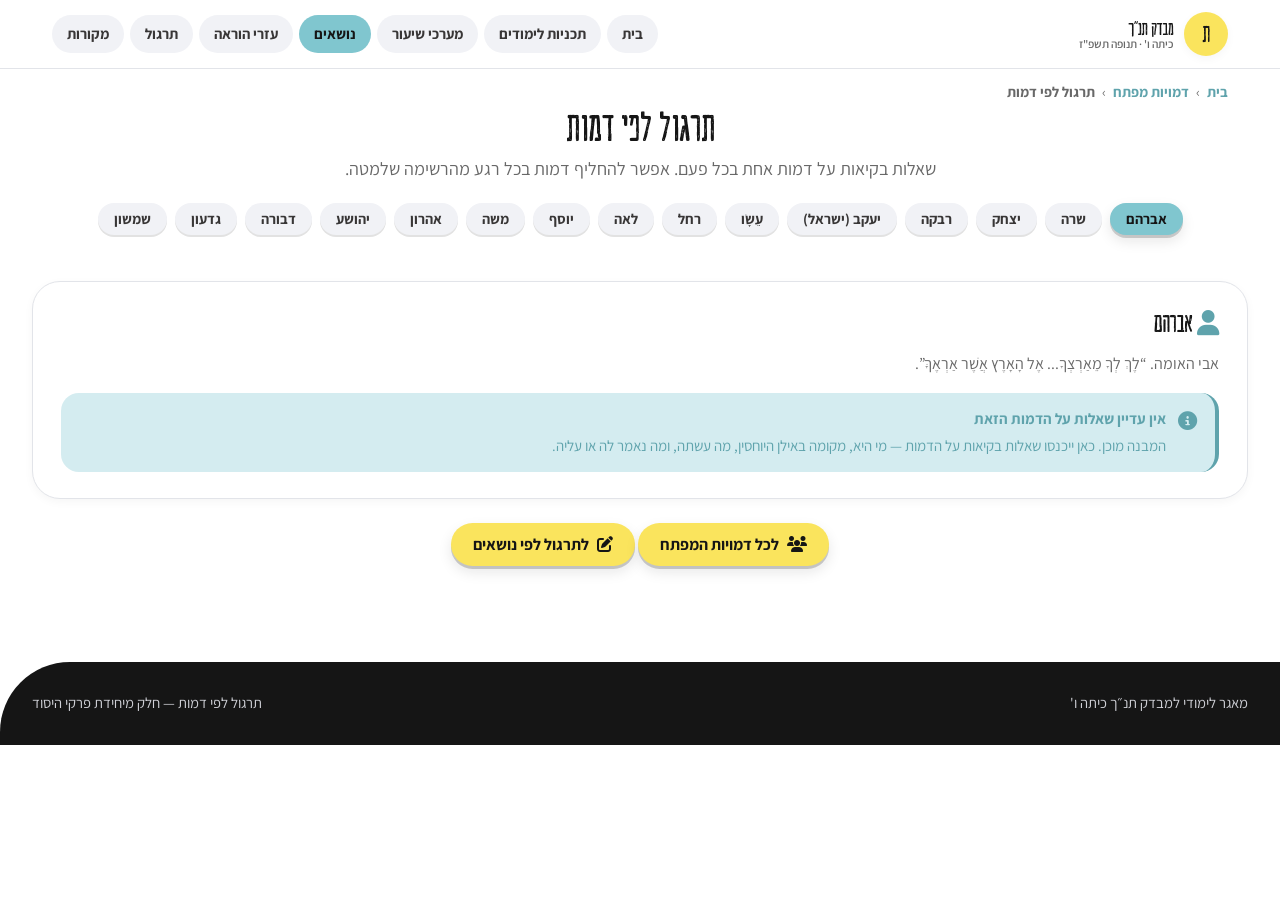
==== dmuyot-tirgul.html @ 9700f86e "Update site: new nav, new home page, tashpaz, ezrim + tochniot" ====
<!DOCTYPE html>
<html lang="he" dir="rtl">
<head>
<meta charset="UTF-8">
<meta name="viewport" content="width=device-width, initial-scale=1">
<title>תרגול לפי דמות – דמויות מפתח בתנ"ך</title>
<link href="https://fonts.googleapis.com/css2?family=Assistant:wght@400;500;600;700;800&display=swap" rel="stylesheet">
<link rel="stylesheet" href="https://cdnjs.cloudflare.com/ajax/libs/font-awesome/6.5.0/css/all.min.css">
<link rel="stylesheet" href="psycho-components.css">
<link rel="stylesheet" href="tanakh.css">
</head>
<body>
<header class="site-header">
  <div class="site-header__inner">
    <a class="brand" href="./">
      <span class="brand__logo">ת</span>
      <span class="brand__name">מבדק תנ"ך<small>כיתה ו' · תנופה תשפ"ז</small></span>
    </a>
    <nav class="nav">
      <a href="./">בית</a>
      <a href="tochniot.html">תכניות לימודים</a>
      <a href="morim.html">מערכי שיעור</a>
      <a href="nosim.html" class="active">נושאים</a>
      <a href="ezrim.html">עזרי הוראה</a>
      <a href="tirgul.html">תרגול</a>
      <a href="mekorot.html">מקורות</a>
    </nav>
  </div>
</header>

<nav class="crumbs" aria-label="פירורי לחם">
  <a href="./">בית</a><span>&rsaquo;</span><a href="nosim.html#dmuyot">דמויות מפתח</a><span>&rsaquo;</span><span class="crumbs__cur">תרגול לפי דמות</span>
</nav>

<main>
  <div class="page-head page-head--center container">
    <h1 class="page-head__title">תרגול לפי דמות</h1>
    <p class="page-head__subtitle">שאלות בקיאות על דמות אחת בכל פעם. אפשר להחליף דמות בכל רגע מהרשימה שלמטה.</p>
    <div class="page-head__filters" role="tablist">
        <button type="button" class="tab" data-fig="avraham">אברהם</button>
        <button type="button" class="tab" data-fig="sara">שרה</button>
        <button type="button" class="tab" data-fig="yitzhak">יצחק</button>
        <button type="button" class="tab" data-fig="rivka">רבקה</button>
        <button type="button" class="tab" data-fig="yaakov">יעקב (ישראל)</button>
        <button type="button" class="tab" data-fig="esav">עֵשָׂו</button>
        <button type="button" class="tab" data-fig="rachel">רחל</button>
        <button type="button" class="tab" data-fig="lea">לאה</button>
        <button type="button" class="tab" data-fig="yosef">יוסף</button>
        <button type="button" class="tab" data-fig="moshe">משה</button>
        <button type="button" class="tab" data-fig="aharon">אהרון</button>
        <button type="button" class="tab" data-fig="yehoshua">יהושע</button>
        <button type="button" class="tab" data-fig="dvora">דבורה</button>
        <button type="button" class="tab" data-fig="gidon">גדעון</button>
        <button type="button" class="tab" data-fig="shimshon">שמשון</button>
    </div>
  </div>

  <section class="section">
    <div class="section__inner">
      <div class="tabpane" id="fig-avraham">
        <div class="panel">
          <h2><i class="fa-solid fa-user" style="color:var(--color-teal-dark)"></i> אברהם</h2>
          <p class="muted">אבי האומה. “לֶךְ לְךָ מֵאַרְצְךָ... אֶל הָאָרֶץ אֲשֶׁר אַרְאֶךָּ”.</p>
          <div class="alert alert--info mt-s"><span class="alert__icon"><i class="fa-solid fa-circle-info"></i></span><div class="alert__body"><span class="alert__title">אין עדיין שאלות על הדמות הזאת</span>המבנה מוכן. כאן ייכנסו שאלות בקיאות על הדמות — מי היא, מקומה באילן היוחסין, מה עשתה, ומה נאמר לה או עליה.</div></div>
        </div>
      </div>
      <div class="tabpane" id="fig-sara">
        <div class="panel">
          <h2><i class="fa-solid fa-user" style="color:var(--color-teal-dark)"></i> שרה</h2>
          <p class="muted">אשת אברהם ואם האומה; ילדה את יצחק בזקנתה.</p>
          <div class="alert alert--info mt-s"><span class="alert__icon"><i class="fa-solid fa-circle-info"></i></span><div class="alert__body"><span class="alert__title">אין עדיין שאלות על הדמות הזאת</span>המבנה מוכן. כאן ייכנסו שאלות בקיאות על הדמות — מי היא, מקומה באילן היוחסין, מה עשתה, ומה נאמר לה או עליה.</div></div>
        </div>
      </div>
      <div class="tabpane" id="fig-yitzhak">
        <div class="panel">
          <h2><i class="fa-solid fa-user" style="color:var(--color-teal-dark)"></i> יצחק</h2>
          <p class="muted">בנם של אברהם ושרה; אבי יעקב ועשיו.</p>
          <div class="alert alert--info mt-s"><span class="alert__icon"><i class="fa-solid fa-circle-info"></i></span><div class="alert__body"><span class="alert__title">אין עדיין שאלות על הדמות הזאת</span>המבנה מוכן. כאן ייכנסו שאלות בקיאות על הדמות — מי היא, מקומה באילן היוחסין, מה עשתה, ומה נאמר לה או עליה.</div></div>
        </div>
      </div>
      <div class="tabpane" id="fig-rivka">
        <div class="panel">
          <h2><i class="fa-solid fa-user" style="color:var(--color-teal-dark)"></i> רבקה</h2>
          <p class="muted">אשת יצחק. השקתה את גמלי עבד אברהם — הסימן שנבחרה.</p>
          <div class="alert alert--info mt-s"><span class="alert__icon"><i class="fa-solid fa-circle-info"></i></span><div class="alert__body"><span class="alert__title">אין עדיין שאלות על הדמות הזאת</span>המבנה מוכן. כאן ייכנסו שאלות בקיאות על הדמות — מי היא, מקומה באילן היוחסין, מה עשתה, ומה נאמר לה או עליה.</div></div>
        </div>
      </div>
      <div class="tabpane" id="fig-yaakov">
        <div class="panel">
          <h2><i class="fa-solid fa-user" style="color:var(--color-teal-dark)"></i> יעקב (ישראל)</h2>
          <p class="muted">אבי שנים‑עשר השבטים; אהב את יוסף ועשה לו כתונת פסים.</p>
          <div class="alert alert--info mt-s"><span class="alert__icon"><i class="fa-solid fa-circle-info"></i></span><div class="alert__body"><span class="alert__title">אין עדיין שאלות על הדמות הזאת</span>המבנה מוכן. כאן ייכנסו שאלות בקיאות על הדמות — מי היא, מקומה באילן היוחסין, מה עשתה, ומה נאמר לה או עליה.</div></div>
        </div>
      </div>
      <div class="tabpane" id="fig-esav">
        <div class="panel">
          <h2><i class="fa-solid fa-user" style="color:var(--color-teal-dark)"></i> עֵשָׂו</h2>
          <p class="muted">אחיו התאום של יעקב; מכר לו את הבכורה בנזיד עדשים.</p>
          <div class="alert alert--info mt-s"><span class="alert__icon"><i class="fa-solid fa-circle-info"></i></span><div class="alert__body"><span class="alert__title">אין עדיין שאלות על הדמות הזאת</span>המבנה מוכן. כאן ייכנסו שאלות בקיאות על הדמות — מי היא, מקומה באילן היוחסין, מה עשתה, ומה נאמר לה או עליה.</div></div>
        </div>
      </div>
      <div class="tabpane" id="fig-rachel">
        <div class="panel">
          <h2><i class="fa-solid fa-user" style="color:var(--color-teal-dark)"></i> רחל</h2>
          <p class="muted">אשתו האהובה של יעקב; אמם של יוסף ובנימין.</p>
          <div class="alert alert--info mt-s"><span class="alert__icon"><i class="fa-solid fa-circle-info"></i></span><div class="alert__body"><span class="alert__title">אין עדיין שאלות על הדמות הזאת</span>המבנה מוכן. כאן ייכנסו שאלות בקיאות על הדמות — מי היא, מקומה באילן היוחסין, מה עשתה, ומה נאמר לה או עליה.</div></div>
        </div>
      </div>
      <div class="tabpane" id="fig-lea">
        <div class="panel">
          <h2><i class="fa-solid fa-user" style="color:var(--color-teal-dark)"></i> לאה</h2>
          <p class="muted">אשתו הראשונה של יעקב; אם ששה מהשבטים ודינה.</p>
          <div class="alert alert--info mt-s"><span class="alert__icon"><i class="fa-solid fa-circle-info"></i></span><div class="alert__body"><span class="alert__title">אין עדיין שאלות על הדמות הזאת</span>המבנה מוכן. כאן ייכנסו שאלות בקיאות על הדמות — מי היא, מקומה באילן היוחסין, מה עשתה, ומה נאמר לה או עליה.</div></div>
        </div>
      </div>
      <div class="tabpane" id="fig-yosef">
        <div class="panel">
          <h2><i class="fa-solid fa-user" style="color:var(--color-teal-dark)"></i> יוסף</h2>
          <p class="muted">חלם חלומות; נמכר לעבד וירד למצרים; סלח לאחיו.</p>
          <div class="alert alert--info mt-s"><span class="alert__icon"><i class="fa-solid fa-circle-info"></i></span><div class="alert__body"><span class="alert__title">אין עדיין שאלות על הדמות הזאת</span>המבנה מוכן. כאן ייכנסו שאלות בקיאות על הדמות — מי היא, מקומה באילן היוחסין, מה עשתה, ומה נאמר לה או עליה.</div></div>
        </div>
      </div>
      <div class="tabpane" id="fig-moshe">
        <div class="panel">
          <h2><i class="fa-solid fa-user" style="color:var(--color-teal-dark)"></i> משה</h2>
          <p class="muted">הוציא את ישראל ממצרים; קיבל את התורה בהר סיני.</p>
          <div class="alert alert--info mt-s"><span class="alert__icon"><i class="fa-solid fa-circle-info"></i></span><div class="alert__body"><span class="alert__title">אין עדיין שאלות על הדמות הזאת</span>המבנה מוכן. כאן ייכנסו שאלות בקיאות על הדמות — מי היא, מקומה באילן היוחסין, מה עשתה, ומה נאמר לה או עליה.</div></div>
        </div>
      </div>
      <div class="tabpane" id="fig-aharon">
        <div class="panel">
          <h2><i class="fa-solid fa-user" style="color:var(--color-teal-dark)"></i> אהרון</h2>
          <p class="muted">אחיו של משה; הכהן הראשון ודוברו של משה.</p>
          <div class="alert alert--info mt-s"><span class="alert__icon"><i class="fa-solid fa-circle-info"></i></span><div class="alert__body"><span class="alert__title">אין עדיין שאלות על הדמות הזאת</span>המבנה מוכן. כאן ייכנסו שאלות בקיאות על הדמות — מי היא, מקומה באילן היוחסין, מה עשתה, ומה נאמר לה או עליה.</div></div>
        </div>
      </div>
      <div class="tabpane" id="fig-yehoshua">
        <div class="panel">
          <h2><i class="fa-solid fa-user" style="color:var(--color-teal-dark)"></i> יהושע</h2>
          <p class="muted">יורשו של משה; הכניס את העם לארץ וכבש אותה.</p>
          <div class="alert alert--info mt-s"><span class="alert__icon"><i class="fa-solid fa-circle-info"></i></span><div class="alert__body"><span class="alert__title">אין עדיין שאלות על הדמות הזאת</span>המבנה מוכן. כאן ייכנסו שאלות בקיאות על הדמות — מי היא, מקומה באילן היוחסין, מה עשתה, ומה נאמר לה או עליה.</div></div>
        </div>
      </div>
      <div class="tabpane" id="fig-dvora">
        <div class="panel">
          <h2><i class="fa-solid fa-user" style="color:var(--color-teal-dark)"></i> דבורה</h2>
          <p class="muted">נביאה ושופטת; עם ברק ניצחה את סיסרא.</p>
          <div class="alert alert--info mt-s"><span class="alert__icon"><i class="fa-solid fa-circle-info"></i></span><div class="alert__body"><span class="alert__title">אין עדיין שאלות על הדמות הזאת</span>המבנה מוכן. כאן ייכנסו שאלות בקיאות על הדמות — מי היא, מקומה באילן היוחסין, מה עשתה, ומה נאמר לה או עליה.</div></div>
        </div>
      </div>
      <div class="tabpane" id="fig-gidon">
        <div class="panel">
          <h2><i class="fa-solid fa-user" style="color:var(--color-teal-dark)"></i> גדעון</h2>
          <p class="muted">שופט; ניצח את מדיין עם 300 לוחמים בלבד.</p>
          <div class="alert alert--info mt-s"><span class="alert__icon"><i class="fa-solid fa-circle-info"></i></span><div class="alert__body"><span class="alert__title">אין עדיין שאלות על הדמות הזאת</span>המבנה מוכן. כאן ייכנסו שאלות בקיאות על הדמות — מי היא, מקומה באילן היוחסין, מה עשתה, ומה נאמר לה או עליה.</div></div>
        </div>
      </div>
      <div class="tabpane" id="fig-shimshon">
        <div class="panel">
          <h2><i class="fa-solid fa-user" style="color:var(--color-teal-dark)"></i> שמשון</h2>
          <p class="muted">נזיר מבטן; נלחם בפלשתים בכוחו העצום.</p>
          <div class="alert alert--info mt-s"><span class="alert__icon"><i class="fa-solid fa-circle-info"></i></span><div class="alert__body"><span class="alert__title">אין עדיין שאלות על הדמות הזאת</span>המבנה מוכן. כאן ייכנסו שאלות בקיאות על הדמות — מי היא, מקומה באילן היוחסין, מה עשתה, ומה נאמר לה או עליה.</div></div>
        </div>
      </div>
      <div class="center mt-m">
        <a class="btn" href="nosim.html#dmuyot"><i class="fa-solid fa-users"></i> לכל דמויות המפתח</a>
        <a class="btn" href="tirgul.html"><i class="fa-solid fa-pen-to-square"></i> לתרגול לפי נושאים</a>
      </div>
    </div>
  </section>
</main>

<footer class="foot">
  <div class="foot__inner">
    <div>מאגר לימודי למבדק תנ״ך כיתה ו'</div>
    <div>תרגול לפי דמות — חלק מיחידת פרקי היסוד</div>
  </div>
</footer>

<script>
(function(){
  var tabs=[].slice.call(document.querySelectorAll('.tab[data-fig]'));
  var panes=[].slice.call(document.querySelectorAll('.tabpane'));
  function show(slug,push){
    panes.forEach(function(p){ p.hidden = (p.id !== 'fig-'+slug); });
    tabs.forEach(function(t){ t.classList.toggle('tab--active', t.getAttribute('data-fig')===slug); });
    var at=document.querySelector('.tab--active');
    if(at&&at.scrollIntoView) at.scrollIntoView({inline:'center',block:'nearest'});
    if(push&&history.replaceState) history.replaceState(null,'','?d='+slug);
  }
  function wanted(){
    var m=/[?&]d=([\w-]+)/.exec(location.search);
    var slug=m?m[1]:(location.hash||'').replace('#','');
    return panes.some(function(p){return p.id==='fig-'+slug;}) ? slug : tabs[0].getAttribute('data-fig');
  }
  tabs.forEach(function(t){ t.addEventListener('click',function(){ show(t.getAttribute('data-fig'),true); }); });
  show(wanted(),false);
  window.addEventListener('popstate',function(){ show(wanted(),false); });
})();
</script>
</body>
</html>
---- psycho-components.css ----
/* =============================================================
   ספריית קומפוננטות פסיכו - גרסה לשלומי
   ============================================================= */
/*
   קובץ זה מכיל 23 קומפוננטות UI מסוננטות מאתר פסיכו הקיים,
   מנוקות ומוכנות לשימוש. דרור לשלומי לבנייה מחדש.

   מבנה:
   1. Tokens (משתני CSS)
   2. Reset קל
   3. קומפוננטות

   קונבנציה: BEM פשוט - .block, .block--modifier, .block__element

   שימוש:
   - לכלול בראש האתר: <link rel="stylesheet" href="psycho-components.css">
   - לדרוש את הפונטים Assistant (מ-Google Fonts) ו-buDrakonit (מקומי, מ-buDrakonit2.1-Web)
   - לדרוש Font Awesome 6 לאייקונים (אופציונלי)

   תאריך: 26.5.2026
   ============================================================= */


/* =============================================================
   1. TOKENS
   ============================================================= */

:root {
    /* פלטה - צבעי מותג */
    --color-teal:        #80c6cf;
    --color-teal-dark:   #5fa3ac;
    --color-teal-bg:     #d4ecf0;

    --color-mint:        #a4e9d6;
    --color-mint-dark:   #80c6d0;
    --color-mint-soft:   #d6f6e8;

    --color-yellow:      #fae45d;
    --color-yellow-light:#fff5b0;

    --color-blue:        #a6deed;
    --color-blue-light:  #d6effa;

    --color-purple:      #b9bafb;
    --color-purple-soft: #e3e3fd;

    --color-pink:        #f7a5b8;

    /* טקסט */
    --color-ink:         #151515;
    --color-ink-soft:    #383636;
    --color-muted:       #686868;

    /* רקעים ומשטחים */
    --color-bg:          #ffffff;
    --color-bg-soft:     #f6f7fb;
    --color-line:        #e2e4e9;
    --color-chip-bg:     #f1f2f6;
    --color-chip-hover:  #e6e8ef;

    /* סמנטיים */
    --color-success:     #4a9d68;
    --color-success-bg:  #e6f5ec;
    --color-error:       #d64545;
    --color-error-bg:    #fbe9e9;
    --color-warning:     #ba7517;
    --color-warning-bg:  #fff5b0;
    --color-info:        #5fa3ac;
    --color-info-bg:     #d4ecf0;

    /* רדיוסים */
    --radius-sm:    8px;
    --radius-md:    18px;  /* ברירת מחדל לכרטיסים, חלקים */
    --radius-lg:    28px;  /* כרטיסים גדולים */
    --radius-xl:    70px;  /* פינות סקציות */
    --radius-pill:  999px; /* כפתורים, גלולות */

    /* צללים */
    --shadow-sm:   0 3px 10px rgba(0,0,0,0.04);
    --shadow-md:   0 6px 24px rgba(0,0,0,0.06);
    --shadow-lg:   0 20px 60px rgba(0,0,0,0.10);

    /* גופנים */
    --font-sans:    'Assistant', system-ui, -apple-system, 'Segoe UI', sans-serif;
    --font-display: 'buDrakonit', 'Assistant', system-ui, sans-serif;

    /* פריסה */
    --container:   1240px;
    --section-px:  16px;

    /* אנימציה */
    --transition-fast: 0.15s ease;
    --transition:      0.25s ease;
}

@media (min-width: 1200px) {
    :root { --section-px: 32px; }
}


/* =============================================================
   2. RESET קל
   ============================================================= */

*, *::before, *::after { box-sizing: border-box; }

body {
    font-family: var(--font-sans);
    font-size: 16px;
    line-height: 1.55;
    color: var(--color-ink);
    background: var(--color-bg);
    -webkit-font-smoothing: antialiased;
    margin: 0;
}

h1, h2, h3, h4, h5, h6 {
    font-family: var(--font-display);
    margin: 0 0 0.5em;
    line-height: 1.1;
    font-weight: 700;
}

a { color: inherit; text-decoration: none; }
img, video, svg { max-width: 100%; height: auto; display: block; }
button { font: inherit; cursor: pointer; }


/* =============================================================
   3. COMPONENTS
   ============================================================= */


/* -------------------------------------------------------------
   3.1 Button
   ------------------------------------------------------------- */
/*
   כפתור פעולה בצורת גלולה. ברירת מחדל: צהוב.
   Modifiers:
   - .btn--primary | .btn--yellow | .btn--dark | .btn--mint | .btn--teal | .btn--purple | .btn--ghost
   - .btn--sm | .btn--lg
   - .btn--bordered (border שחור)
   - .btn--full (רוחב מלא)
   - .btn--icon-trailing (אייקון בסוף במקום בהתחלה)
   States: :hover, :disabled, .btn--loading, .btn--pulse, .btn--in-cart
*/
.btn {
    display: inline-flex;
    align-items: center;
    justify-content: center;
    gap: 8px;
    padding: 12px 22px;
    font-family: inherit;
    font-size: 1rem;
    font-weight: 700;
    line-height: 1.2;
    color: var(--color-ink);
    background: var(--color-yellow);
    border: 0;
    border-radius: var(--radius-pill);
    cursor: pointer;
    transition: transform var(--transition-fast),
                box-shadow var(--transition-fast),
                background var(--transition-fast);
    text-decoration: none;
    white-space: nowrap;
}
.btn:hover { transform: translateY(-2px); box-shadow: var(--shadow-md); }
.btn:active { transform: translateY(0); }
.btn:disabled,
.btn[disabled] { opacity: 0.5; cursor: not-allowed; transform: none; box-shadow: none; }

.btn--primary,
.btn--teal     { background: var(--color-teal);   color: var(--color-ink); }
.btn--yellow   { background: var(--color-yellow); color: var(--color-ink); }
.btn--mint     { background: var(--color-mint);   color: var(--color-ink); }
.btn--purple   { background: var(--color-purple); color: var(--color-ink); }
.btn--dark     { background: var(--color-ink);    color: var(--color-yellow); }
.btn--ghost    { background: transparent;         color: var(--color-ink); border: 1.5px solid var(--color-line); }
.btn--bordered { border: 2px solid var(--color-ink); }

.btn--sm  { padding: 8px 16px; font-size: 0.875rem; }
.btn--lg  { padding: 16px 32px; font-size: 1.125rem; }
.btn--full{ width: 100%; }

.btn--icon-trailing { flex-direction: row-reverse; }

.btn--loading {
    pointer-events: none;
    color: transparent;
    position: relative;
}
.btn--loading::after {
    content: '';
    position: absolute;
    width: 18px; height: 18px;
    border: 2px solid currentColor;
    border-top-color: transparent;
    border-radius: 50%;
    animation: btn-spin 0.7s linear infinite;
    color: var(--color-ink);
}
@keyframes btn-spin { to { transform: rotate(360deg); } }

.btn--pulse { animation: btn-pulse 1.4s ease-in-out infinite; }
@keyframes btn-pulse {
    0%, 100% { box-shadow: 0 0 0 0 rgba(128,198,207,0.4); }
    50%      { box-shadow: 0 0 0 12px rgba(128,198,207,0); }
}

.btn--in-cart { background: var(--color-mint-dark); color: var(--color-ink); }


/* -------------------------------------------------------------
   3.2 Pill / Tag
   ------------------------------------------------------------- */
/*
   תווית קטנה בצורת גלולה לסטטוס/קטגוריה/מספור.
   Modifiers (variants):
   - .pill--success | .pill--warning | .pill--error | .pill--info | .pill--accent | .pill--dashed
   - .pill--xs | .pill--sm | .pill--md
*/
.pill {
    display: inline-flex;
    align-items: center;
    gap: 4px;
    padding: 4px 10px;
    font-size: 0.75rem;
    font-weight: 700;
    color: var(--color-ink);
    background: var(--color-chip-bg);
    border-radius: var(--radius-pill);
    border: 1.5px solid transparent;
    line-height: 1.2;
}
.pill--success { background: var(--color-success-bg); color: var(--color-success); }
.pill--warning { background: var(--color-warning-bg); color: var(--color-warning); }
.pill--error   { background: var(--color-error-bg);   color: var(--color-error); }
.pill--info    { background: var(--color-info-bg);    color: var(--color-info); }
.pill--accent  { background: var(--color-yellow);     color: var(--color-ink); }
.pill--dashed  { background: transparent; border-style: dashed; border-color: var(--color-line); color: var(--color-muted); }

.pill--xs { padding: 2px 8px;  font-size: 0.6875rem; }
.pill--sm { padding: 4px 10px; font-size: 0.75rem; }
.pill--md { padding: 6px 14px; font-size: 0.875rem; }


/* -------------------------------------------------------------
   3.3 Crumbs (Breadcrumbs)
   ------------------------------------------------------------- */
/*
   שורת ניווט עם קישורים מופרדים בחץ. הפריט האחרון מודגש.
*/
.crumbs {
    display: flex;
    flex-wrap: wrap;
    align-items: center;
    gap: 8px;
    font-size: 0.875rem;
    color: var(--color-muted);
    padding: 12px 0;
    list-style: none;
    margin: 0;
}
.crumbs__item { display: inline-flex; align-items: center; gap: 8px; }
.crumbs__item:not(:last-child)::after {
    content: '›';
    color: var(--color-muted);
    font-size: 1rem;
}
.crumbs__link {
    color: var(--color-muted);
    transition: color var(--transition-fast);
}
.crumbs__link:hover { color: var(--color-teal); }
.crumbs__current { color: var(--color-ink); font-weight: 700; }


/* -------------------------------------------------------------
   3.4 FormField
   ------------------------------------------------------------- */
/*
   זוג label+input אנכי עם hint וסימן חובה.
   - .form-field__required מציג כוכבית
   - .form-field--readonly: שדה לקריאה בלבד
   - .form-field--error: מצב שגיאה
*/
.form-field {
    display: flex;
    flex-direction: column;
    gap: 6px;
    margin-bottom: 16px;
}
.form-field__label {
    font-size: 0.875rem;
    font-weight: 700;
    color: var(--color-ink-soft);
}
.form-field__required { color: var(--color-error); margin-inline-start: 4px; }
.form-field__input {
    height: 48px;
    padding: 0 16px;
    font-family: inherit;
    font-size: 1rem;
    color: var(--color-ink);
    background: var(--color-bg);
    border: 1.5px solid var(--color-line);
    border-radius: var(--radius-sm);
    transition: border-color var(--transition-fast);
}
.form-field__input:focus {
    outline: none;
    border-color: var(--color-teal);
    box-shadow: 0 0 0 3px var(--color-teal-bg);
}
.form-field__hint { font-size: 0.8125rem; color: var(--color-muted); }
.form-field__error { font-size: 0.8125rem; color: var(--color-error); }

.form-field--error .form-field__input { border-color: var(--color-error); }
.form-field--readonly .form-field__input {
    background: var(--color-bg-soft);
    border-color: transparent;
    cursor: default;
}

textarea.form-field__input { height: auto; padding: 12px 16px; min-height: 100px; resize: vertical; }


/* -------------------------------------------------------------
   3.5 IconButton (כפתור עגול עם אייקון)
   ------------------------------------------------------------- */
/*
   כפתור עגול 40-72px. Modifiers:
   - .icon-btn--sm (32px) | .icon-btn--lg (56px) | .icon-btn--xl (72px)
   - .icon-btn--outlined | .icon-btn--filled | .icon-btn--overlay (חצי שקוף)
   - .icon-btn--pulsing
*/
.icon-btn {
    display: inline-flex;
    align-items: center;
    justify-content: center;
    width: 40px;
    height: 40px;
    padding: 0;
    border: 0;
    border-radius: 50%;
    background: transparent;
    color: var(--color-ink);
    cursor: pointer;
    transition: background var(--transition-fast), transform var(--transition-fast);
    font-size: 1.1rem;
}
.icon-btn:hover { background: var(--color-bg-soft); transform: scale(1.05); }
.icon-btn--sm  { width: 32px; height: 32px; font-size: 0.95rem; }
.icon-btn--lg  { width: 56px; height: 56px; font-size: 1.3rem; }
.icon-btn--xl  { width: 72px; height: 72px; font-size: 1.6rem; }
.icon-btn--outlined { border: 1.5px solid var(--color-line); }
.icon-btn--filled   { background: var(--color-bg-soft); }
.icon-btn--overlay  {
    background: rgba(255,255,255,0.85);
    backdrop-filter: blur(4px);
}
.icon-btn--pulsing { animation: icon-btn-pulse 1.4s ease-in-out infinite; }
@keyframes icon-btn-pulse {
    0%, 100% { box-shadow: 0 0 0 0 rgba(128,198,207,0.4); }
    50%      { box-shadow: 0 0 0 10px rgba(128,198,207,0); }
}


/* -------------------------------------------------------------
   3.6 Modal / Drawer
   ------------------------------------------------------------- */
/*
   מעטפת fixed מעל overlay. וריאציות:
   - .modal--center (ברירת מחדל) | .modal--drawer-start | .modal--drawer-end
   - .modal--sm | .modal--md | .modal--lg
*/
.modal-overlay {
    position: fixed;
    inset: 0;
    background: rgba(0,0,0,0.45);
    display: flex;
    align-items: center;
    justify-content: center;
    z-index: 100;
    animation: modal-fade-in 0.2s ease-out;
}
@keyframes modal-fade-in { from { opacity: 0; } to { opacity: 1; } }

.modal {
    background: var(--color-bg);
    border-radius: var(--radius-lg);
    box-shadow: var(--shadow-lg);
    width: 90%;
    max-width: 480px;
    max-height: 85vh;
    display: flex;
    flex-direction: column;
    animation: modal-slide-in 0.25s ease-out;
}
@keyframes modal-slide-in {
    from { opacity: 0; transform: translateY(10px); }
    to   { opacity: 1; transform: translateY(0); }
}

.modal--sm { max-width: 360px; }
.modal--md { max-width: 480px; }
.modal--lg { max-width: 720px; }

.modal--drawer-start,
.modal--drawer-end {
    max-width: 380px;
    width: 380px;
    max-height: 100vh;
    height: 100vh;
    border-radius: 0;
    margin: 0;
}
.modal--drawer-start { margin-inline-end: auto; border-end-end-radius: var(--radius-lg); border-start-end-radius: var(--radius-lg); }
.modal--drawer-end   { margin-inline-start: auto; border-end-start-radius: var(--radius-lg); border-start-start-radius: var(--radius-lg); }

.modal__header {
    padding: 20px 24px 12px;
    border-bottom: 1px solid var(--color-line);
    display: flex;
    align-items: center;
    gap: 12px;
}
.modal__title { font-family: var(--font-display); font-size: 1.4rem; margin: 0; flex: 1; }
.modal__close { margin-inline-start: auto; }

.modal__body {
    padding: 20px 24px;
    overflow-y: auto;
    flex: 1;
}
.modal__footer {
    padding: 16px 24px;
    border-top: 1px solid var(--color-line);
    display: flex;
    gap: 12px;
    justify-content: flex-end;
}


/* -------------------------------------------------------------
   3.7 Alert
   ------------------------------------------------------------- */
/*
   תיבת הודעה צבעונית. Modifiers:
   - .alert--success | .alert--error | .alert--warning | .alert--info
*/
.alert {
    display: flex;
    align-items: flex-start;
    gap: 12px;
    padding: 14px 18px;
    border-radius: var(--radius-md);
    border-inline-start: 4px solid var(--color-info);
    background: var(--color-info-bg);
    color: var(--color-ink);
    font-size: 0.9375rem;
}
.alert__icon { flex: 0 0 auto; font-size: 1.2rem; }
.alert__body { flex: 1; }
.alert__title { font-weight: 700; margin-bottom: 4px; display: block; }

.alert--success { background: var(--color-success-bg); border-inline-start-color: var(--color-success); color: var(--color-success); }
.alert--error   { background: var(--color-error-bg);   border-inline-start-color: var(--color-error);   color: var(--color-error); }
.alert--warning { background: var(--color-warning-bg); border-inline-start-color: var(--color-warning); color: var(--color-warning); }
.alert--info    { background: var(--color-info-bg);    border-inline-start-color: var(--color-info);    color: var(--color-info); }


/* -------------------------------------------------------------
   3.8 KpiTile
   ------------------------------------------------------------- */
/*
   תיבה עם תווית קטנה ומספר גדול. Modifiers:
   - .kpi--accent-teal | .kpi--accent-mint | .kpi--accent-yellow | .kpi--accent-purple
*/
.kpi {
    background: var(--color-bg);
    padding: 20px 22px;
    border-radius: var(--radius-md);
    box-shadow: var(--shadow-sm);
    border-inline-end: 4px solid var(--color-teal);
    text-align: start;
}
.kpi__label {
    font-size: 0.8125rem;
    color: var(--color-muted);
    margin-bottom: 6px;
    text-transform: uppercase;
    letter-spacing: 0.4px;
}
.kpi__value {
    font-family: var(--font-display);
    font-size: 2rem;
    font-weight: 700;
    color: var(--color-ink);
    line-height: 1.1;
}
.kpi__unit { font-size: 1rem; color: var(--color-muted); font-weight: 400; margin-inline-start: 4px; }
.kpi__sub { font-size: 0.8125rem; color: var(--color-muted); margin-top: 4px; }

.kpi--accent-teal   { border-inline-end-color: var(--color-teal); }
.kpi--accent-mint   { border-inline-end-color: var(--color-mint); }
.kpi--accent-yellow { border-inline-end-color: var(--color-yellow); }
.kpi--accent-purple { border-inline-end-color: var(--color-purple); }


/* -------------------------------------------------------------
   3.9 ProgressBar
   ------------------------------------------------------------- */
/*
   אינדיקטור התקדמות אופקי.
   .progress--stepped: שלבים בדידים | .progress--zoned: אזורים סמנטיים
   .progress--warn | .progress--danger: שינוי צבע
*/
.progress {
    width: 100%;
    height: 8px;
    background: var(--color-chip-bg);
    border-radius: var(--radius-pill);
    overflow: hidden;
    position: relative;
}
.progress__fill {
    height: 100%;
    background: var(--color-teal);
    border-radius: var(--radius-pill);
    transition: width 0.3s ease;
}
.progress--warn   .progress__fill { background: var(--color-warning); }
.progress--danger .progress__fill { background: var(--color-error); }
.progress--success .progress__fill { background: var(--color-success); }

.progress--stepped {
    display: flex;
    gap: 4px;
    background: transparent;
    height: 8px;
}
.progress--stepped .progress__step {
    flex: 1;
    background: var(--color-chip-bg);
    border-radius: var(--radius-pill);
    transition: background 0.2s;
}
.progress--stepped .progress__step.is-done   { background: var(--color-mint); }
.progress--stepped .progress__step.is-active { background: var(--color-teal); }

.progress__label {
    margin-top: 6px;
    font-size: 0.8125rem;
    color: var(--color-muted);
    display: flex;
    justify-content: space-between;
}


/* -------------------------------------------------------------
   3.10 Accordion
   ------------------------------------------------------------- */
/*
   סקציה מתקפלת מבוסס <details>.
   .accordion--numbered: מציג מספור עיגול
*/
.accordion {
    border-bottom: 1px solid var(--color-line);
}
.accordion__summary {
    padding: 16px 0;
    font-weight: 700;
    font-size: 1.0625rem;
    cursor: pointer;
    display: flex;
    align-items: center;
    gap: 12px;
    list-style: none;
    position: relative;
}
.accordion__summary::-webkit-details-marker { display: none; }
.accordion__summary::after {
    content: '\f078'; /* chevron-down (Font Awesome) */
    font-family: 'Font Awesome 6 Free';
    font-weight: 900;
    margin-inline-start: auto;
    transition: transform 0.2s;
    color: var(--color-muted);
}
.accordion[open] .accordion__summary::after { transform: rotate(180deg); }
.accordion__body {
    padding: 0 0 16px;
    color: var(--color-ink-soft);
    line-height: 1.7;
}
.accordion--numbered .accordion__summary::before {
    content: counter(accordion);
    counter-increment: accordion;
    width: 32px; height: 32px;
    background: var(--color-yellow);
    color: var(--color-ink);
    border-radius: 50%;
    display: inline-flex;
    align-items: center;
    justify-content: center;
    font-weight: 800;
    font-size: 0.9375rem;
}
.accordion-group { counter-reset: accordion; }


/* -------------------------------------------------------------
   3.11 PageHead
   ------------------------------------------------------------- */
/*
   כותרת עמוד פנימי - h1 גדול עם subtitle ופילטרים אופציונליים.
   .page-head--start: יישור לימין (ברירת מחדל) | .page-head--center: יישור למרכז
*/
.page-head {
    padding: 32px 0 24px;
    text-align: start;
}
.page-head--center { text-align: center; }

.page-head__title {
    font-family: var(--font-display);
    font-size: 2.5rem;
    margin: 0 0 8px;
}
.page-head__subtitle {
    font-size: 1.125rem;
    color: var(--color-muted);
    margin: 0;
    max-width: 70ch;
}
.page-head--center .page-head__subtitle { margin: 0 auto; }
.page-head__filters {
    margin-top: 20px;
    display: flex;
    flex-wrap: wrap;
    gap: 8px;
}
.page-head--center .page-head__filters { justify-content: center; }


/* -------------------------------------------------------------
   3.12 Badge (מספר/אינדיקטור קטן)
   ------------------------------------------------------------- */
/*
   תווית קטנטנה למספר התראות/כמות. Modifiers:
   - .badge--success | .badge--info | .badge--accent
*/
.badge {
    display: inline-flex;
    align-items: center;
    justify-content: center;
    min-width: 18px;
    height: 18px;
    padding: 0 5px;
    background: var(--color-teal);
    color: var(--color-ink);
    font-size: 0.6875rem;
    font-weight: 800;
    border-radius: 999px;
    line-height: 1;
}
.badge--success { background: var(--color-success); color: #fff; }
.badge--error   { background: var(--color-error);   color: #fff; }
.badge--info    { background: var(--color-info);    color: #fff; }
.badge--accent  { background: var(--color-yellow);  color: var(--color-ink); }


/* -------------------------------------------------------------
   3.13 FilterTabs / ChipGroup
   ------------------------------------------------------------- */
/*
   שורת טאבים/צ'יפים לסינון. הפעיל מודגש.
   .filter-tabs--underline: וריאציה עם קו תחתון במקום צבע מילוי
*/
.filter-tabs {
    display: flex;
    flex-wrap: wrap;
    gap: 8px;
    padding: 0;
    margin: 0;
    list-style: none;
}
.filter-tabs__tab {
    padding: 8px 16px;
    background: var(--color-chip-bg);
    color: var(--color-ink-soft);
    border: 0;
    border-radius: var(--radius-pill);
    font-size: 0.875rem;
    font-weight: 700;
    cursor: pointer;
    transition: background var(--transition-fast), color var(--transition-fast);
}
.filter-tabs__tab:hover { background: var(--color-chip-hover); }
.filter-tabs__tab.is-active {
    background: var(--color-yellow);
    color: var(--color-ink);
}

.filter-tabs--underline .filter-tabs__tab {
    background: transparent;
    border-radius: 0;
    border-bottom: 2px solid transparent;
    padding: 8px 4px;
}
.filter-tabs--underline .filter-tabs__tab.is-active {
    background: transparent;
    border-bottom-color: var(--color-teal);
    color: var(--color-teal-dark);
}


/* -------------------------------------------------------------
   3.14 ProductCard
   ------------------------------------------------------------- */
/*
   כרטיס מוצר עם תמונה, כותרת, דירוג, מחיר, כפתור.
   Modifiers: .product-card--carousel (גרדיאנט רקע במקום bg-soft)
*/
.product-card {
    background: var(--color-bg);
    border: 1px solid var(--color-line);
    border-radius: var(--radius-lg);
    padding: 16px;
    display: flex;
    flex-direction: column;
    gap: 12px;
    transition: transform var(--transition), box-shadow var(--transition);
}
.product-card:hover { transform: translateY(-4px); box-shadow: var(--shadow-md); }

.product-card--carousel {
    background: linear-gradient(135deg, var(--color-teal-bg), #fff);
    border-color: transparent;
}

.product-card__image {
    aspect-ratio: 4/3;
    background: var(--color-bg-soft);
    border-radius: var(--radius-md);
    overflow: hidden;
    display: block;
}
.product-card__image img { width: 100%; height: 100%; object-fit: cover; }

.product-card__title {
    font-family: var(--font-display);
    font-size: 1.25rem;
    margin: 0;
    line-height: 1.2;
}
.product-card__desc { font-size: 0.875rem; color: var(--color-muted); margin: 0; }
.product-card__footer {
    margin-top: auto;
    display: flex;
    align-items: center;
    justify-content: space-between;
    gap: 8px;
    padding-top: 8px;
}


/* -------------------------------------------------------------
   3.15 StarRating
   ------------------------------------------------------------- */
/*
   שורת כוכבים + ציון מספרי + ספירת ביקורות.
   .star-rating--lg | .star-rating--sm
*/
.star-rating {
    display: inline-flex;
    align-items: center;
    gap: 6px;
    font-size: 0.875rem;
}
.star-rating__stars {
    color: var(--color-yellow);
    display: inline-flex;
    gap: 2px;
}
.star-rating__stars .is-empty { color: var(--color-line); }
.star-rating__value { font-weight: 700; color: var(--color-ink); }
.star-rating__count { color: var(--color-muted); }

.star-rating--lg { font-size: 1rem; }
.star-rating--lg .star-rating__stars { font-size: 1.1rem; }
.star-rating--sm { font-size: 0.75rem; }


/* -------------------------------------------------------------
   3.16 PriceTag
   ------------------------------------------------------------- */
/*
   מחיר נוכחי + מחיר ישן מחוק.
   .price--lg | .price--sm
   .price--stacked: כל מחיר בשורה משלו
*/
.price {
    display: inline-flex;
    align-items: baseline;
    gap: 8px;
    font-family: var(--font-display);
}
.price__now {
    font-size: 1.5rem;
    font-weight: 700;
    color: var(--color-ink);
}
.price__now::after { content: ' \20AA'; /* ₪ */ font-weight: 400; font-size: 0.9em; }
.price__was {
    font-size: 1rem;
    color: var(--color-muted);
    text-decoration: line-through;
    text-decoration-thickness: 1.5px;
}
.price__label { font-size: 0.8125rem; color: var(--color-muted); font-family: var(--font-sans); }

.price--lg .price__now { font-size: 2rem; }
.price--lg .price__was { font-size: 1.25rem; }
.price--sm .price__now { font-size: 1.125rem; }
.price--sm .price__was { font-size: 0.875rem; }

.price--stacked { flex-direction: column; align-items: flex-start; gap: 2px; }


/* -------------------------------------------------------------
   3.17 Carousel (wrapper סביב Splide)
   ------------------------------------------------------------- */
/*
   הסטיילים הבסיסיים לקרוסלה. תלוי בספריית Splide.
*/
.carousel { position: relative; padding: 0 60px; }
.carousel__arrow {
    position: absolute;
    top: 50%;
    transform: translateY(-50%);
    width: 44px;
    height: 44px;
    border-radius: 50%;
    background: var(--color-bg);
    box-shadow: var(--shadow-md);
    border: 0;
    display: flex;
    align-items: center;
    justify-content: center;
    cursor: pointer;
    z-index: 2;
    font-size: 1.1rem;
}
.carousel__arrow--prev { inset-inline-start: 0; }
.carousel__arrow--next { inset-inline-end: 0; }

.carousel__pagination {
    display: flex;
    justify-content: center;
    gap: 6px;
    margin-top: 16px;
}
.carousel__dot {
    width: 8px;
    height: 8px;
    border-radius: 50%;
    background: var(--color-line);
    border: 0;
    cursor: pointer;
    transition: background 0.2s, width 0.2s;
}
.carousel__dot.is-active {
    background: var(--color-teal);
    width: 24px;
    border-radius: 999px;
}


/* -------------------------------------------------------------
   3.18 Footer (פוטר אתר)
   ------------------------------------------------------------- */
/*
   פוטר אתר עם לוגו, ניווט, רשתות חברתיות.
   הערה: הקומפוננטה הזו אמורה להיות מוזרקת מ-JS פעם אחת בכל דף.
*/
.site-footer {
    background: var(--color-bg-soft);
    padding: 40px var(--section-px) 24px;
    margin-top: 60px;
    position: relative;
}
.site-footer__inner {
    max-width: var(--container);
    margin: 0 auto;
    display: grid;
    gap: 24px;
}
.site-footer__top {
    display: flex;
    flex-wrap: wrap;
    align-items: center;
    justify-content: space-between;
    gap: 24px;
}
.site-footer__nav {
    list-style: none;
    margin: 0;
    padding: 0;
    display: flex;
    flex-wrap: wrap;
    gap: 16px 24px;
}
.site-footer__nav a {
    color: var(--color-ink-soft);
    font-weight: 600;
    transition: color var(--transition-fast);
}
.site-footer__nav a:hover { color: var(--color-teal); }

.site-footer__social {
    display: flex;
    gap: 8px;
    list-style: none;
    margin: 0;
    padding: 0;
}

.site-footer__bottom {
    padding-top: 16px;
    border-top: 1px solid var(--color-line);
    font-size: 0.8125rem;
    color: var(--color-muted);
    display: flex;
    justify-content: space-between;
    flex-wrap: wrap;
    gap: 8px;
}


/* -------------------------------------------------------------
   3.19 SectionBand (פס סקציה צבעוני - דפוס מיתוגי מובהק)
   ------------------------------------------------------------- */
/*
   סקשן מלא רוחב בצבע פסטל עם פינה מעוגלת אחת (radius-xl=70px).
   זה דפוס המיתוג המובהק של פסיכו.
   Modifiers צבע: .section-band--mint | --teal | --blue | --purple | --yellow | --white
   Modifiers פינה: .section-band--cut-bl | --cut-br | --cut-tl | --cut-tr
*/
.section-band {
    padding: 60px var(--section-px);
    background: var(--color-mint);
    border-radius: 0;
}
.section-band__inner {
    max-width: var(--container);
    margin: 0 auto;
}

.section-band--mint   { background: var(--color-mint); }
.section-band--teal   { background: var(--color-teal-bg); }
.section-band--blue   { background: var(--color-blue-light); }
.section-band--purple { background: var(--color-purple-soft); }
.section-band--yellow { background: var(--color-yellow-light); }
.section-band--white  { background: var(--color-bg); }

.section-band--cut-bl { border-end-start-radius: var(--radius-xl); }
.section-band--cut-br { border-end-end-radius: var(--radius-xl); }
.section-band--cut-tl { border-start-start-radius: var(--radius-xl); }
.section-band--cut-tr { border-start-end-radius: var(--radius-xl); }


/* -------------------------------------------------------------
   3.20 FeatureCard
   ------------------------------------------------------------- */
/*
   כרטיס פסטל עם אייקון + כותרת + תיאור.
   Modifiers צבע: .feature-card--mint | --yellow | --blue | --purple
   Modifiers וריאציה: .feature-card--badge (אייקון עולה מעל), .feature-card--image (פס תמונה למעלה)
*/
.feature-card {
    background: var(--color-mint);
    padding: 24px;
    border-radius: var(--radius-lg);
    box-shadow: var(--shadow-sm);
    position: relative;
}
.feature-card__icon {
    width: 48px;
    height: 48px;
    display: flex;
    align-items: center;
    justify-content: center;
    background: var(--color-bg);
    border-radius: 50%;
    margin-bottom: 16px;
    font-size: 1.4rem;
    color: var(--color-ink);
}
.feature-card__title {
    font-family: var(--font-display);
    font-size: 1.25rem;
    margin: 0 0 8px;
}
.feature-card__desc { font-size: 0.9375rem; color: var(--color-ink-soft); margin: 0; }

.feature-card--yellow { background: var(--color-yellow); }
.feature-card--blue   { background: var(--color-blue); }
.feature-card--purple { background: var(--color-purple); }

.feature-card--badge { padding-top: 32px; }
.feature-card--badge .feature-card__icon {
    position: absolute;
    top: -24px;
    inset-inline-start: 24px;
    width: 56px;
    height: 56px;
    box-shadow: var(--shadow-md);
}

.feature-card--image .feature-card__image {
    height: 140px;
    background: var(--color-bg-soft);
    margin: -24px -24px 16px;
    border-radius: var(--radius-lg) var(--radius-lg) 0 0;
    overflow: hidden;
}


/* -------------------------------------------------------------
   3.21 Wizard
   ------------------------------------------------------------- */
/*
   מסגרת ויזרד מרובה-שלבים עם header, badge, navigation, progress.
*/
.wizard {
    background: var(--color-bg);
    border-radius: var(--radius-lg);
    padding: 32px;
    box-shadow: var(--shadow-md);
}
.wizard__head {
    display: flex;
    align-items: center;
    gap: 12px;
    margin-bottom: 24px;
}
.wizard__badge {
    background: var(--color-yellow);
    color: var(--color-ink);
    padding: 4px 12px;
    border-radius: var(--radius-pill);
    font-size: 0.8125rem;
    font-weight: 800;
}
.wizard__title {
    font-family: var(--font-display);
    font-size: 1.5rem;
    margin: 0;
    flex: 1;
}
.wizard__nav {
    display: flex;
    gap: 8px;
    margin-inline-start: auto;
}
.wizard__progress { margin-top: 24px; }


/* -------------------------------------------------------------
   3.22 SummaryCard
   ------------------------------------------------------------- */
/*
   פאנל סיכום צד עם רשימה, קופון, סך הכל, הערות.
   .summary-card--sticky: דבק לראש המסך בגלילה
*/
.summary-card {
    background: var(--color-bg);
    border: 1px solid var(--color-line);
    border-radius: var(--radius-lg);
    padding: 24px;
}
.summary-card--sticky { position: sticky; top: 20px; }

.summary-card__title {
    font-family: var(--font-display);
    font-size: 1.25rem;
    margin: 0 0 16px;
}
.summary-card__row {
    display: flex;
    justify-content: space-between;
    padding: 8px 0;
    font-size: 0.9375rem;
}
.summary-card__row--total {
    border-top: 1px solid var(--color-line);
    margin-top: 8px;
    padding-top: 12px;
    font-size: 1.125rem;
    font-weight: 800;
}
.summary-card__coupon {
    display: flex;
    gap: 8px;
    margin: 16px 0;
}
.summary-card__coupon input { flex: 1; }


/* -------------------------------------------------------------
   3.23 IconTile
   ------------------------------------------------------------- */
/*
   אייקון עגול גדול + תווית מתחת. שימושי לדפי "צור קשר" וקישורים מהירים.
*/
.icon-tile {
    display: inline-flex;
    flex-direction: column;
    align-items: center;
    gap: 8px;
    text-align: center;
    padding: 16px;
    text-decoration: none;
    color: var(--color-ink);
    border-radius: var(--radius-md);
    transition: background var(--transition-fast);
}
.icon-tile:hover { background: var(--color-bg-soft); }
.icon-tile__icon {
    width: 64px;
    height: 64px;
    display: flex;
    align-items: center;
    justify-content: center;
    background: var(--color-bg-soft);
    border-radius: 50%;
    font-size: 1.6rem;
}
.icon-tile--mint   .icon-tile__icon { background: var(--color-mint); }
.icon-tile--yellow .icon-tile__icon { background: var(--color-yellow); }
.icon-tile--blue   .icon-tile__icon { background: var(--color-blue); }
.icon-tile--purple .icon-tile__icon { background: var(--color-purple); }

.icon-tile__label {
    font-size: 0.9375rem;
    font-weight: 700;
}


/* =============================================================
   END OF FILE
   ============================================================= */
---- tanakh.css ----
/* =============================================================
   מאגר תנ"ך כיתה ו' — שכבת עיצוב בשפת "פסיכו"
   נשען על psycho-components.css (tokens + קומפוננטות)
   ============================================================= */

/* ---------- פונט כותרות buDrakonit (מקומי) ---------- */
@font-face{
  font-family:'buDrakonit';
  src:url('fonts/buDrakonit2.1-Regular.woff2') format('woff2'),
      url('fonts/buDrakonit2.1-Regular.woff') format('woff');
  font-weight:400;font-style:normal;font-display:swap;
}
@font-face{
  font-family:'buDrakonit';
  src:url('fonts/buDrakonit2.1-Bold.woff2') format('woff2'),
      url('fonts/buDrakonit2.1-Bold.woff') format('woff');
  font-weight:700;font-style:normal;font-display:swap;
}
@font-face{
  font-family:'buDrakonit';
  src:url('fonts/buDrakonit2.1-light.woff2') format('woff2'),
      url('fonts/buDrakonit2.1-light.woff') format('woff');
  font-weight:300;font-style:normal;font-display:swap;
}

/* ---------- בסיס ---------- */
body{background:var(--color-bg);}
.container{max-width:var(--container);margin:0 auto;padding:0 var(--section-px);}
.muted{color:var(--color-muted);}
.center{text-align:center;}
a{color:inherit;}

/* ---------- Header / ניווט ---------- */
.site-header{
  position:sticky;top:0;z-index:60;background:rgba(255,255,255,0.92);
  backdrop-filter:blur(8px);border-bottom:1px solid var(--color-line);
}
.site-header__inner{
  max-width:var(--container);margin:0 auto;padding:12px var(--section-px);
  display:flex;align-items:center;justify-content:space-between;gap:16px;flex-wrap:wrap;
}
.brand{display:inline-flex;align-items:center;gap:10px;text-decoration:none;}
.brand__logo{
  width:44px;height:44px;border-radius:50%;background:var(--color-yellow);
  display:grid;place-items:center;font-family:var(--font-display);font-weight:700;
  font-size:1.5rem;color:var(--color-ink);flex:none;box-shadow:var(--shadow-sm);
}
.brand__name{font-family:var(--font-display);font-weight:700;font-size:1.15rem;color:var(--color-ink);line-height:1.1;}
.brand__name small{display:block;font-family:var(--font-sans);font-weight:600;font-size:.72rem;color:var(--color-muted);}
.nav{display:flex;flex-wrap:wrap;gap:6px;}
.nav a{
  padding:8px 15px;border-radius:var(--radius-pill);font-size:.92rem;font-weight:700;
  color:var(--color-ink-soft);background:var(--color-chip-bg);transition:background var(--transition-fast),color var(--transition-fast);
  text-decoration:none;
}
.nav a:hover{background:var(--color-chip-hover);}
.nav a.active{background:var(--color-teal);color:var(--color-ink);}

/* ---------- Hero ---------- */
.hero{
  background:var(--color-mint);border-end-start-radius:var(--radius-xl);
  padding:56px var(--section-px) 64px;position:relative;overflow:hidden;text-align:center;
}
.hero__inner{max-width:860px;margin:0 auto;position:relative;z-index:1;}
.hero__kicker{
  display:inline-block;background:var(--color-bg);color:var(--color-ink-soft);
  padding:6px 16px;border-radius:var(--radius-pill);font-weight:700;font-size:.85rem;margin-bottom:14px;box-shadow:var(--shadow-sm);
}
.hero__title{font-family:var(--font-display);font-size:3rem;line-height:1.05;margin:0 0 14px;color:var(--color-ink);}
.hero__sub{font-size:1.2rem;color:var(--color-ink-soft);max-width:680px;margin:0 auto 26px;}
.hero__cta{display:flex;gap:12px;justify-content:center;flex-wrap:wrap;}
.hero__blob{position:absolute;border-radius:50%;opacity:.55;filter:blur(2px);z-index:0;}
.hero__blob--1{width:160px;height:160px;background:var(--color-yellow);top:-40px;inset-inline-start:-30px;}
.hero__blob--2{width:120px;height:120px;background:var(--color-purple);bottom:-30px;inset-inline-end:8%;opacity:.5;}
.hero__blob--3{width:90px;height:90px;background:var(--color-blue);top:30px;inset-inline-end:14%;opacity:.5;}

/* ---------- Section ---------- */
.section{padding:46px var(--section-px);}
.section__inner{max-width:var(--container);margin:0 auto;}
.section__title{font-family:var(--font-display);font-size:2rem;margin:0 0 6px;color:var(--color-ink);}
.section__lead{color:var(--color-muted);font-size:1.08rem;margin:0 0 22px;max-width:70ch;}
.section--soft{background:var(--color-bg-soft);}

.grid{display:grid;gap:18px;}
.grid--2{grid-template-columns:repeat(auto-fit,minmax(300px,1fr));}
.grid--3{grid-template-columns:repeat(auto-fit,minmax(240px,1fr));}
.grid--4{grid-template-columns:repeat(auto-fit,minmax(200px,1fr));}

/* כרטיס לחיץ (קישור) */
a.feature-card{text-decoration:none;color:inherit;display:block;transition:transform var(--transition),box-shadow var(--transition);}
a.feature-card:hover{transform:translateY(-4px);box-shadow:var(--shadow-md);}
.feature-card__go{display:inline-flex;align-items:center;gap:6px;margin-top:12px;font-weight:800;color:var(--color-teal-dark);}

/* ---------- כרטיס תוכן לבן ---------- */
.panel{
  background:var(--color-bg);border:1px solid var(--color-line);border-radius:var(--radius-lg);
  padding:26px 28px;box-shadow:var(--shadow-sm);
}
.panel h2{font-family:var(--font-display);font-size:1.6rem;color:var(--color-ink);margin:0 0 14px;}
.panel h3{font-family:var(--font-display);font-size:1.25rem;color:var(--color-ink);margin:1.1em 0 .4em;}

/* ---------- טבלאות ---------- */
table.t{width:100%;border-collapse:separate;border-spacing:0;margin:14px 0;background:var(--color-bg);
  border-radius:var(--radius-md);overflow:hidden;border:1px solid var(--color-line);}
table.t th,table.t td{padding:12px 14px;text-align:right;vertical-align:top;border-bottom:1px solid var(--color-line);}
table.t th{background:var(--color-teal-bg);color:var(--color-ink);font-weight:800;font-family:var(--font-sans);}
table.t tr:last-child td{border-bottom:0;}
table.t tr:nth-child(even) td{background:var(--color-bg-soft);}

/* ---------- פסוק ---------- */
.verse{background:var(--color-yellow-light);border-radius:var(--radius-md);padding:14px 18px;margin:14px 0;
  font-size:1.08rem;line-height:2;border-inline-start:5px solid var(--color-yellow);}

/* ---------- רשימת קישורים ---------- */
ul.links{list-style:none;padding:0;margin:10px 0;}
ul.links li{background:var(--color-bg);border:1px solid var(--color-line);border-radius:var(--radius-md);
  padding:14px 18px;margin:10px 0;display:flex;justify-content:space-between;align-items:center;gap:12px;flex-wrap:wrap;
  transition:box-shadow var(--transition-fast);}
ul.links li:hover{box-shadow:var(--shadow-sm);}
ul.links li .meta{flex:1;min-width:220px;}
ul.links li .meta b{display:block;color:var(--color-ink);font-size:1.05rem;font-weight:800;}
ul.links li .meta span{display:block;color:var(--color-muted);font-size:.92rem;}

/* כרטיס-קישור: כל הכרטיסייה לחיצה, לא רק הכפתור.
   הכפתור פורש שכבה שקופה על כל שטח הכרטיס, ולכן לחיצה בכל מקום מפעילה אותו. */
ul.links li{position:relative;}
ul.links li > a.btn{position:relative;z-index:2;}
ul.links li > a.btn::after{content:"";position:absolute;inset:0;z-index:1;border-radius:var(--radius-md);}
ul.links li .meta a{position:relative;z-index:3;}
ul.links li:has(> a.btn){
  cursor:pointer;
  transition:transform var(--transition-fast),box-shadow var(--transition-fast),border-color var(--transition-fast);
}
ul.links li:has(> a.btn):hover{
  transform:translateY(-2px);box-shadow:var(--shadow-md);border-color:var(--color-yellow);
}
/* הכפתור לא "קופץ" בנפרד — הכרטיס כולו הוא שמתרומם */
ul.links li:has(> a.btn):hover > a.btn{transform:none;}

/* ---------- תרגול (quiz) ---------- */
.quiz{background:var(--color-bg);border:1px solid var(--color-line);border-radius:var(--radius-lg);
  padding:22px 24px;margin:18px 0;box-shadow:var(--shadow-sm);}
.quiz__tag{display:inline-flex;align-items:center;gap:0;background:none;color:var(--color-muted);
  padding:0;border-radius:0;font-size:.8rem;font-weight:800;margin-bottom:10px;}
.quiz__tag::before{content:"";width:6px;height:6px;border-radius:50%;flex:none;
  background:var(--color-purple);margin-inline-end:7px;}
.quiz__q{font-size:1.14rem;font-weight:800;color:var(--color-ink);margin:0 0 14px;line-height:1.5;}
.opts{display:grid;gap:10px;margin:10px 0;}
.opt{display:block;background:var(--color-bg-soft);border:2px solid var(--color-line);border-radius:var(--radius-md);
  padding:12px 16px;cursor:pointer;transition:.12s;font-size:1.02rem;font-weight:600;}
.opt:hover{border-color:var(--color-teal);background:var(--color-teal-bg);}
.opt.correct{border-color:var(--color-success);background:var(--color-success-bg);}
.opt.wrong{border-color:var(--color-error);background:var(--color-error-bg);}
.quiz input[type=text]{width:100%;height:48px;padding:0 16px;border:2px solid var(--color-line);
  border-radius:var(--radius-sm);font-family:inherit;font-size:1.02rem;margin:4px 0 10px;}
.quiz input[type=text]:focus{outline:none;border-color:var(--color-teal);box-shadow:0 0 0 3px var(--color-teal-bg);}
.feedback{margin-top:12px;padding:12px 16px;border-radius:var(--radius-md);display:none;font-size:1rem;font-weight:600;}
.feedback.show{display:block;}
.feedback.ok{background:var(--color-success-bg);color:var(--color-success);}
.feedback.no{background:var(--color-error-bg);color:var(--color-error);}
details.model{background:var(--color-blue-light);border-radius:var(--radius-md);padding:12px 16px;margin-top:10px;}
details.model summary{cursor:pointer;font-weight:800;color:var(--color-info);}
details.model p{margin:.6em 0 0;color:var(--color-ink-soft);}

/* ---------- ציר זמן ---------- */
.timeline{position:relative;max-width:780px;margin:24px auto;padding:10px 0;}
.timeline::before{content:"";position:absolute;right:50%;top:0;bottom:0;width:4px;background:var(--color-teal);transform:translateX(50%);border-radius:9px;opacity:.5;}
.tl-item{position:relative;width:50%;padding:12px 30px;}
.tl-item:nth-child(odd){right:0;text-align:left;}
.tl-item:nth-child(even){right:50%;text-align:right;}
.tl-item .dot{position:absolute;top:24px;width:22px;height:22px;border-radius:50%;background:var(--color-yellow);border:4px solid var(--color-bg);box-shadow:0 0 0 3px var(--color-teal);}
.tl-item:nth-child(odd) .dot{right:-11px;}
.tl-item:nth-child(even) .dot{left:-11px;}
.tl-card{background:var(--color-bg);border:1px solid var(--color-line);border-radius:var(--radius-md);
  padding:14px 18px;box-shadow:var(--shadow-sm);display:inline-block;text-align:right;}
.tl-card b{font-family:var(--font-display);color:var(--color-ink);display:block;font-size:1.7rem;line-height:1.15;}
.tl-card .src{color:var(--color-teal-dark);font-weight:800;font-size:.82rem;}
.tl-card p{margin:.3em 0 0;color:var(--color-muted);font-size:.94rem;}
@media(max-width:640px){
  .timeline::before{right:18px;transform:none;}
  .tl-item{width:100%;right:0!important;text-align:right!important;padding-right:46px;padding-left:4px;}
  .tl-item .dot{right:8px!important;left:auto!important;}
}

/* ---------- פוטר ---------- */
.foot{background:var(--color-ink);color:#cfd0d6;padding:30px var(--section-px);margin-top:50px;border-start-end-radius:var(--radius-xl);}
.foot__inner{max-width:var(--container);margin:0 auto;display:flex;justify-content:space-between;flex-wrap:wrap;gap:14px;font-size:.92rem;}
.foot a{color:var(--color-yellow);}

/* ---------- כלי עזר ---------- */
.chips{display:flex;flex-wrap:wrap;gap:8px;margin:6px 0;}
/* תגיות מידע — טקסט בלבד, לא נראות כמו כפתורים לחיצים */
.chips--static{gap:8px 22px;justify-content:center;align-items:center;}
.chips--static .pill{
  background:none;border:0;border-radius:0;box-shadow:none;gap:0;
  padding:2px 0;color:var(--color-ink-soft);font-weight:600;font-size:1rem;cursor:default;
}
.chips--static .pill::before{
  content:"";width:6px;height:6px;border-radius:50%;flex:none;
  background:var(--color-teal);margin-inline-end:9px;
}
.chips--static .pill--success::before{background:var(--color-success);}
.chips--static .pill--accent::before{background:#c9a227;}
.chips--static .pill--success,.chips--static .pill--accent{color:var(--color-ink-soft);}
.mt-s{margin-top:14px;}.mt-m{margin-top:24px;}
.hero__title{font-weight:700;}
@media(max-width:680px){.hero__title{font-size:2.2rem;}.section__title{font-size:1.6rem;}}
/* =============================================================
   כלל רוחבי: לחיץ מול לא-לחיץ
   לחיץ   = צורת גלולה + צל תלת-ממדי + תגובת ריחוף (.btn, .nav a, .opt)
   לא לחיץ = מלבן פינות-רכות או טקסט בלבד, בלי צל ובלי ריחוף (.pill, .fnode, .badge)
   ============================================================= */
/* ---------- קיקר של כותרת סקציה — הדגשה, לא כפתור ---------- */
.section__kicker{
  display:block;font-family:var(--font-sans);font-size:.82rem;font-weight:800;
  letter-spacing:.02em;color:var(--color-teal-dark);margin-bottom:5px;
}

/* ---------- טאבים / מסננים — לחיצים ---------- */
.tabpane[hidden]{display:none;}
.page-head__filters{display:flex;flex-wrap:wrap;gap:8px;justify-content:center;}
/* ---------- כפתורים: מראה תלת-ממדי כדי שיהיה ברור שהם לחיצים ---------- */
.btn{box-shadow:0 3px 0 rgba(21,21,21,.20), 0 6px 14px rgba(21,21,21,.10);}
.btn:hover{transform:translateY(-2px);box-shadow:0 5px 0 rgba(21,21,21,.20), 0 11px 20px rgba(21,21,21,.13);}
.btn:active{transform:translateY(2px);box-shadow:0 1px 0 rgba(21,21,21,.20), 0 2px 6px rgba(21,21,21,.10);}

@media print{.site-header,.foot,.btn,.nav{display:none;}}

/* ---------- תגיות מקור (רשמי / תוספת) ---------- */
.quiz__tag--official{background:none;color:#8a6a12;}
.quiz__tag--official::before{background:#c9a227;}
.quiz__tag--added{background:none;color:#4a45a8;}
.quiz__tag--added::before{background:var(--color-purple);}
.quiz.is-official{border-inline-start:5px solid var(--color-yellow);}
.quiz.is-added{border-inline-start:5px solid var(--color-purple);}
.quiz .tags{display:flex;gap:6px 20px;flex-wrap:wrap;margin-bottom:8px;}
.quiz .quiz__tag{margin-bottom:0;}
.legend{display:flex;gap:10px;flex-wrap:wrap;align-items:center;background:var(--color-bg);
  border:1px solid var(--color-line);border-radius:var(--radius-md);padding:12px 16px;margin:10px 0 4px;font-size:.95rem;}
.legend b{color:var(--color-ink);}

/* ---------- מצגת (Deck) ---------- */
.deck{max-width:1000px;margin:0 auto;}
.deck__stage{position:relative;}
.slide{display:none;background:var(--color-bg);border:1px solid var(--color-line);
  border-radius:var(--radius-lg);box-shadow:var(--shadow-md);padding:42px 46px;min-height:480px;}
.slide.active{display:block;animation:slidein .35s ease;}
@keyframes slidein{from{opacity:0;transform:translateY(10px);}to{opacity:1;transform:translateY(0);}}
.slide__kicker{display:inline-block;background:var(--color-yellow);color:var(--color-ink);
  padding:5px 14px;border-radius:var(--radius-pill);font-weight:800;font-size:.85rem;margin-bottom:14px;}
.slide h2{font-family:var(--font-display);font-size:2.1rem;color:var(--color-ink);margin:.1em 0 .5em;}
.slide h3{font-family:var(--font-display);font-size:1.4rem;color:var(--color-teal-dark);margin:.6em 0 .3em;}
.slide p,.slide li{font-size:1.12rem;line-height:1.7;}
.slide--cover{text-align:center;display:none;}
.slide--cover.active{display:flex;flex-direction:column;align-items:center;justify-content:center;}
.slide--cover h2{font-size:2.8rem;color:var(--color-teal);}
.slide__example{background:var(--color-bg-soft);border:1px dashed var(--color-mint-dark);
  border-radius:var(--radius-md);padding:16px 20px;margin-top:16px;}
.slide__example .lbl{font-weight:800;color:var(--color-teal-dark);font-size:.9rem;}
.slide__ans{color:var(--color-success);font-weight:800;}
.deck__bar{display:flex;align-items:center;justify-content:space-between;gap:14px;margin:18px auto 0;max-width:1000px;}
.deck__dots{display:flex;gap:7px;flex-wrap:wrap;}
.deck__dot{width:11px;height:11px;border-radius:50%;background:var(--color-line);border:0;cursor:pointer;transition:.2s;padding:0;}
.deck__dot.active{background:var(--color-teal);width:28px;border-radius:999px;}
.deck__count{font-weight:800;color:var(--color-muted);font-size:.95rem;}
.kbd-hint{text-align:center;color:var(--color-muted);font-size:.85rem;margin-top:10px;}

/* מצגת — שקופיות נוחות לקריאה, מצומצמות אנכית (בלי לאבד טקסט) */
.slide{padding:26px 46px;min-height:auto;}
.slide--cover{min-height:300px;}
.slide p{margin:.45em 0;}
.deck__nav{display:flex;align-items:center;gap:10px;}
.slide .grid{margin-top:14px;}
.slide .feature-card{padding:18px;}
.slide .feature-card__desc{font-size:1.02rem;line-height:1.5;}
.slide__example{margin-top:12px;}
.slide__example p{font-size:1.06rem;}
.slide .t{font-size:1.05rem;}
.slide .t th,.slide .t td{padding:9px 13px;}
.slide ul.links{margin:4px 0 0;}

/* מובייל — להקטין טקסט וריפוד כדי שייכנס לרוחב */
@media(max-width:600px){
  .slide{padding:20px 18px;}
  .slide--cover{min-height:240px;}
  .slide h2{font-size:1.45rem;margin:.1em 0 .35em;}
  .slide h3{font-size:1.15rem;}
  .slide p,.slide li{font-size:1rem;line-height:1.55;}
  .slide--cover h2{font-size:1.7rem;}
  .slide--cover p{font-size:1.05rem !important;}
  .slide__example p{font-size:.95rem;}
  .slide .feature-card__desc{font-size:.95rem;}
  .slide .t{font-size:.88rem;}
  .slide .t th,.slide .t td{padding:6px 7px;}
  .deck__bar{flex-wrap:wrap;gap:8px;}
  .deck__count{font-size:.85rem;}
}

/* תיבת תשובה פתוחה + משוב מבוסס רעיונות */
.quiz textarea{width:100%;min-height:86px;padding:11px 14px;border:2px solid var(--color-line);
  border-radius:var(--radius-sm);font-family:inherit;font-size:1.02rem;margin:4px 0 10px;resize:vertical;line-height:1.6;}
.quiz textarea:focus{outline:none;border-color:var(--color-teal);box-shadow:0 0 0 3px var(--color-teal-bg);}
.feedback.partial{background:var(--color-warning-bg);color:#7a5b08;}
.feedback .miss{color:#7a5b08;}

/* טאבים לעמוד התרגול */
/* ============================================================
   מתג מוני השאלות  (QA בלבד)
   ------------------------------------------------------------
   המונים משמשים לבקרה בזמן הבנייה — כמה שאלות יש בכל נושא.
   לפני העלאת האתר לאוויר: לשנות את השורה הבאה ל-  none
   וכל המונים באתר ייעלמו בבת אחת. אין צורך לגעת בשום קובץ HTML.
   ============================================================ */
:root{ --qa-counts: inline-flex; }
.tab__n, .qa-count{ display: var(--qa-counts) !important; }
/* באנר המונה שבתוך עמוד התרגול נבנה ב-JS והוא בודק את אותו משתנה בעצמו. */

.tabbar{position:sticky;top:0;z-index:40;background:var(--color-bg-soft);
  border-bottom:1px solid var(--color-line);box-shadow:var(--shadow-sm);}
.tabbar__inner{max-width:var(--container);margin:0 auto;padding:8px var(--section-px) 4px;
  display:flex;gap:8px;overflow-x:auto;-webkit-overflow-scrolling:touch;
  scrollbar-width:auto;scrollbar-color:var(--color-teal-dark) var(--color-chip-bg);
  scroll-behavior:smooth;overscroll-behavior-x:contain;}

/* פס גלילה רחב וברור לדסקטופ — במובייל פשוט גוררים את הטאבים באצבע */
.tabbar__inner::-webkit-scrollbar{height:16px;}
.tabbar__inner::-webkit-scrollbar-track{
  background:var(--color-chip-bg);border-radius:999px;margin:0 var(--section-px);}
.tabbar__inner::-webkit-scrollbar-thumb{
  background:var(--color-teal-dark);border-radius:999px;
  border:4px solid var(--color-bg-soft);min-width:70px;}
.tabbar__inner::-webkit-scrollbar-thumb:hover{background:#4c8b94;}
.tabbar__inner::-webkit-scrollbar-thumb:active{background:#3f757d;}
@media(hover:none){
  .tabbar__inner::-webkit-scrollbar{height:6px;}
  .tabbar__inner::-webkit-scrollbar-thumb{border-width:1px;}
}
.tab{white-space:nowrap;padding:7px 16px;border-radius:var(--radius-pill);border:0;cursor:pointer;
  display:inline-flex;flex-direction:column;align-items:center;justify-content:center;gap:1px;line-height:1.25;
  background:var(--color-chip-bg);color:var(--color-ink-soft);font-weight:700;font-size:.9rem;
  font-family:inherit;transition:background .15s,color .15s;flex:0 0 auto;}
.tab{box-shadow:0 2px 0 rgba(21,21,21,.12);
  transition:transform var(--transition-fast),box-shadow var(--transition-fast),background var(--transition-fast);}
.tab:hover{background:var(--color-chip-hover);transform:translateY(-2px);
  box-shadow:0 4px 0 rgba(21,21,21,.14), 0 8px 14px rgba(21,21,21,.10);}
.tab:active{transform:translateY(1px);box-shadow:0 1px 0 rgba(21,21,21,.12);}
.tab__t{display:inline-flex;align-items:center;}
.tab__book{font-size:.72rem;font-weight:600;opacity:.72;}
.tab.active,.tab--active{background:var(--color-teal);color:var(--color-ink);
  box-shadow:0 3px 0 rgba(21,21,21,.18), 0 6px 14px rgba(21,21,21,.10);}

/* שאלות התאמה/בחירה — פריטים ובנק אפשרויות */
.qmatch{list-style:none;padding:0;margin:8px 0;}
.qmatch li{background:var(--color-bg-soft);border-radius:var(--radius-sm);padding:8px 13px;margin:6px 0;font-weight:600;}
.qbank{background:var(--color-yellow-light);border:1px dashed #e0c64e;border-radius:var(--radius-md);
  padding:10px 14px;margin:10px 0;font-size:.98rem;line-height:1.9;}
.qbank b{color:#7a5b08;}

/* התאמה אינטראקטיבית (שתי עמודות, לחיצה לשיוך) */
.match{display:grid;grid-template-columns:1fr 1fr;column-gap:90px;row-gap:8px;margin:12px 0;}
.match__col{display:flex;flex-direction:column;gap:8px;}
.match__head{font-weight:800;color:var(--color-muted);font-size:.85rem;margin-bottom:2px;}
.mitem,.mopt{text-align:right;background:var(--color-bg-soft);border:2px solid var(--color-line);
  border-radius:var(--radius-md);padding:10px 13px;cursor:pointer;font-family:inherit;font-size:1rem;
  font-weight:600;color:var(--color-ink);transition:border-color .12s,background .12s;}
.mitem:hover,.mopt:hover{border-color:var(--color-teal);}
.mitem.sel,.mopt.sel{border-color:var(--color-teal);background:var(--color-teal-bg);}
.mitem.matched,.mopt.matched{border-color:var(--color-success);background:var(--color-success-bg);
  color:var(--color-success);cursor:default;}
.mopt.bad{border-color:var(--color-error);background:var(--color-error-bg);}
.match__badge{display:inline-flex;align-items:center;justify-content:center;background:var(--color-success);
  color:#fff;border-radius:50%;width:22px;height:22px;font-weight:800;font-size:.78rem;margin-inline-start:7px;}
.match__hint{font-size:.85rem;color:var(--color-muted);margin:2px 0 0;}
@media(max-width:560px){.match{grid-template-columns:1fr;}}

/* קטע פסוקים בתוך שאלה */
.qverse{background:#fbf7ec;border-inline-start:5px solid var(--color-yellow);border-radius:var(--radius-md);
  padding:12px 16px;margin:8px 0 12px;font-size:1.04rem;line-height:1.95;}
.qverse .ref{display:block;font-weight:800;color:var(--color-teal-dark);font-size:.85rem;margin-bottom:4px;}

/* התאמה ויזואלית — קווים מחברים + סימון נכון/טעות */
.match{position:relative;}
.match__lines{position:absolute;inset:0;width:100%;height:100%;pointer-events:none;z-index:1;overflow:visible;}
.match__lines line{stroke:var(--color-teal-dark);stroke-width:3;stroke-linecap:round;opacity:.85;}
.match__lines line.ok{stroke:var(--color-success);}
.match__lines line.bad{stroke:var(--color-error);}
.mitem,.mopt{position:relative;z-index:2;}
.mitem.wrong,.mopt.wrong{border-color:var(--color-error);background:var(--color-error-bg);color:var(--color-error);}
.matchcheck{margin-top:6px;}


/* ---------- פירורי לחם ---------- */
.crumbs{max-width:var(--container);margin:0 auto;padding:12px var(--section-px) 0;font-size:.9rem;display:flex;gap:7px;flex-wrap:wrap;align-items:center;}
.crumbs a{color:var(--color-teal-dark);text-decoration:none;font-weight:700;}
.crumbs a:hover{text-decoration:underline;}
.crumbs span{color:var(--color-muted);}
.crumbs__cur{color:var(--color-ink-soft);font-weight:700;}

/* ---------- Hero: אריחי "מה יש כאן" ---------- */
.hero__tiles{
  display:flex;flex-wrap:wrap;gap:10px;justify-content:center;margin-top:26px;
}
.hero__tiles .icon-tile{
  background:rgba(255,255,255,.62);min-width:118px;
  border:1px solid rgba(255,255,255,.85);
}
.hero__tiles .icon-tile:hover{background:var(--color-bg);}
.hero__tiles .icon-tile__label{font-weight:800;font-size:.95rem;}
@media(max-width:680px){
  .hero__tiles .icon-tile{min-width:0;flex:1 1 40%;padding:12px 8px;}
}

/* כרטיסי הצירים — הכותרת בפונט הדקורטיבי, צריכה להיות גדולה כדי לבלוט */
.feature-card__title{font-size:2rem;line-height:1.1;margin:0 0 10px;}
.feature-card__desc{font-size:1rem;line-height:1.6;}
@media(max-width:680px){.feature-card__title{font-size:1.7rem;}}

/* כרטיסי ה-KPI הלבנים — תוכן ממורכז (פס הצבע נשאר בצד כפי שהיה) */
.kpi{text-align:center;}
.kpi__label,.kpi__value,.kpi__sub{text-align:center;}

/* פאנל תוכן — התאמות לעמוד הבית */
.panel .badge{margin-bottom:10px;}
.panel .verse{font-size:1rem;line-height:1.8;}

/* ---------- עצי משפחה — אילן יוחסין עם ענפים ---------- */
.ftree{
  --branch:#c9a227; --branch-soft:#e2d29b;
  background:var(--color-bg);border:1px solid var(--color-line);border-radius:var(--radius-lg);
  box-shadow:var(--shadow-sm);margin:16px 0 6px;padding:30px 18px 30px;overflow-x:auto;
}
.ftree__inner{min-width:max-content;margin:0 auto;}

.ftree__gen{position:relative;}
.ftree__gen + .ftree__gen{margin-top:48px;}
.ftree__gen + .ftree__gen::before{           /* הגזע — הקו האנכי שיורד מדור לדור */
  content:"";position:absolute;top:-48px;left:50%;transform:translateX(-50%);
  width:3px;height:48px;background:var(--branch);border-radius:3px;
}
.ftree__lbl{
  position:absolute;top:-42px;inset-inline-start:0;z-index:2;
  font-weight:800;font-size:.78rem;color:var(--color-teal-dark);background:var(--color-teal-bg);
  padding:3px 11px;border-radius:var(--radius-pill);white-space:nowrap;
}
.ftree__gen:first-child .ftree__lbl{position:static;display:inline-block;margin-bottom:10px;}

.ftree__nodes{display:flex;justify-content:center;align-items:center;gap:10px;flex-wrap:nowrap;}

/* צומת */
.fnode{
  display:inline-block;background:var(--color-bg-soft);border:1px solid var(--color-line);
  border-radius:10px;padding:8px 15px;font-weight:700;font-size:1rem;
  color:var(--color-ink);white-space:nowrap;
}
.fnode--key{background:var(--color-teal-bg);border-color:var(--color-teal);}
.fnode--root{background:var(--color-mint-soft);border-color:var(--color-mint-dark);}
.fnode--soft{background:transparent;border-style:dashed;color:var(--color-muted);font-weight:600;}

/* בני זוג */
.fcouple{display:inline-flex;align-items:center;gap:8px;}
.fwives{display:inline-flex;align-items:center;gap:6px;}
.fjoin{color:var(--branch);font-weight:800;font-size:1.05rem;padding:0 1px;}

/* ענף צדדי (אח / אשה נוספת) */
.fside{display:inline-flex;align-items:center;}
.fside::before{content:"";flex:none;width:32px;border-top:2px dashed var(--branch-soft);margin-inline-end:10px;}
.fside__cap{color:var(--color-muted);font-size:.78rem;margin-inline-start:7px;white-space:nowrap;}

/* התפצלות לענפים — קו אופקי + זרוע אנכית לכל ילד */
.fan{display:flex;justify-content:center;flex-wrap:nowrap;}
.fan__item{position:relative;padding:28px 5px 0;}
.fan__item::after{                            /* הקו האופקי (הענף הראשי) */
  content:"";position:absolute;top:0;inset-inline:0;height:3px;background:var(--branch);
}
.fan__item:first-child::after{inset-inline-start:50%;border-start-start-radius:3px;}
.fan__item:last-child::after{inset-inline-end:50%;border-start-end-radius:3px;}
.fan__item::before{                           /* הזרוע האנכית לצומת */
  content:"";position:absolute;top:0;left:50%;transform:translateX(-50%);
  width:3px;height:28px;background:var(--branch);border-radius:3px;
}

/* תווית סטטית כללית — מלבן פינות רכות, בלי צל */
.tag{display:inline-flex;align-items:center;gap:6px;background:var(--color-bg-soft);
  border:1px solid var(--color-line);border-radius:9px;padding:5px 12px;
  font-size:.88rem;font-weight:700;color:var(--color-ink-soft);cursor:default;}
.tag--teal{background:var(--color-teal-bg);border-color:var(--color-teal);color:#2f6a72;}
.tag--soft{background:transparent;border-style:dashed;color:var(--color-muted);font-weight:600;}

.ftree__note{margin:16px 0 0;color:var(--color-muted);font-size:.92rem;line-height:1.6;text-align:center;}
.ftree__hint{display:none;}
@media(max-width:900px){
  .ftree__hint{display:block;text-align:center;color:var(--color-muted);font-size:.82rem;margin:0 0 16px;}
}
@media(max-width:600px){
  .ftree{padding:26px 12px;}
  .fnode{padding:6px 12px;font-size:.92rem;}
  .fside::before{width:20px;margin-inline-end:7px;}
}

/* ---------- דמויות מפתח (במקום טבלה) ---------- */
.figures{display:grid;gap:10px;grid-template-columns:repeat(auto-fit,minmax(260px,1fr));margin:14px 0;}
.figure{background:var(--color-bg-soft);border:1px solid var(--color-line);border-radius:var(--radius-md);
  padding:12px 15px;border-inline-start:5px solid var(--color-teal);}
.figure__name{display:block;font-family:var(--font-display);font-size:1.65rem;line-height:1.15;color:var(--color-ink);}
.figure__desc{display:block;color:var(--color-muted);font-size:.94rem;line-height:1.6;margin-top:2px;}

/* כרטיס דמות עם כפתור "לתרגול" — כל הכרטיס לחיץ */
.figure{position:relative;}
.figure__go{display:inline-flex;margin-top:12px;position:relative;z-index:2;}
.figure__go::after{content:"";position:absolute;inset:0;z-index:1;border-radius:var(--radius-md);}
.figure:has(.figure__go){
  cursor:pointer;
  transition:transform var(--transition-fast),box-shadow var(--transition-fast),border-color var(--transition-fast);
}
.figure:has(.figure__go):hover{
  transform:translateY(-2px);box-shadow:var(--shadow-md);border-inline-start-color:var(--color-yellow);
}
.figure:has(.figure__go):hover .figure__go{transform:none;}

/* ---------- מונה שאלות ---------- */
.tab__n{display:inline-block;background:rgba(0,0,0,.09);border-radius:var(--radius-pill);
  padding:1px 7px;font-size:.78rem;margin-inline-start:4px;font-weight:800;}
.tab.active .tab__n{background:rgba(255,255,255,.6);}
.topic-count{display:inline-flex;align-items:center;gap:7px;background:var(--color-teal-bg);
  color:var(--color-teal-dark);font-weight:800;font-size:.9rem;padding:5px 13px;
  border-radius:var(--radius-pill);margin:2px 0 12px;}
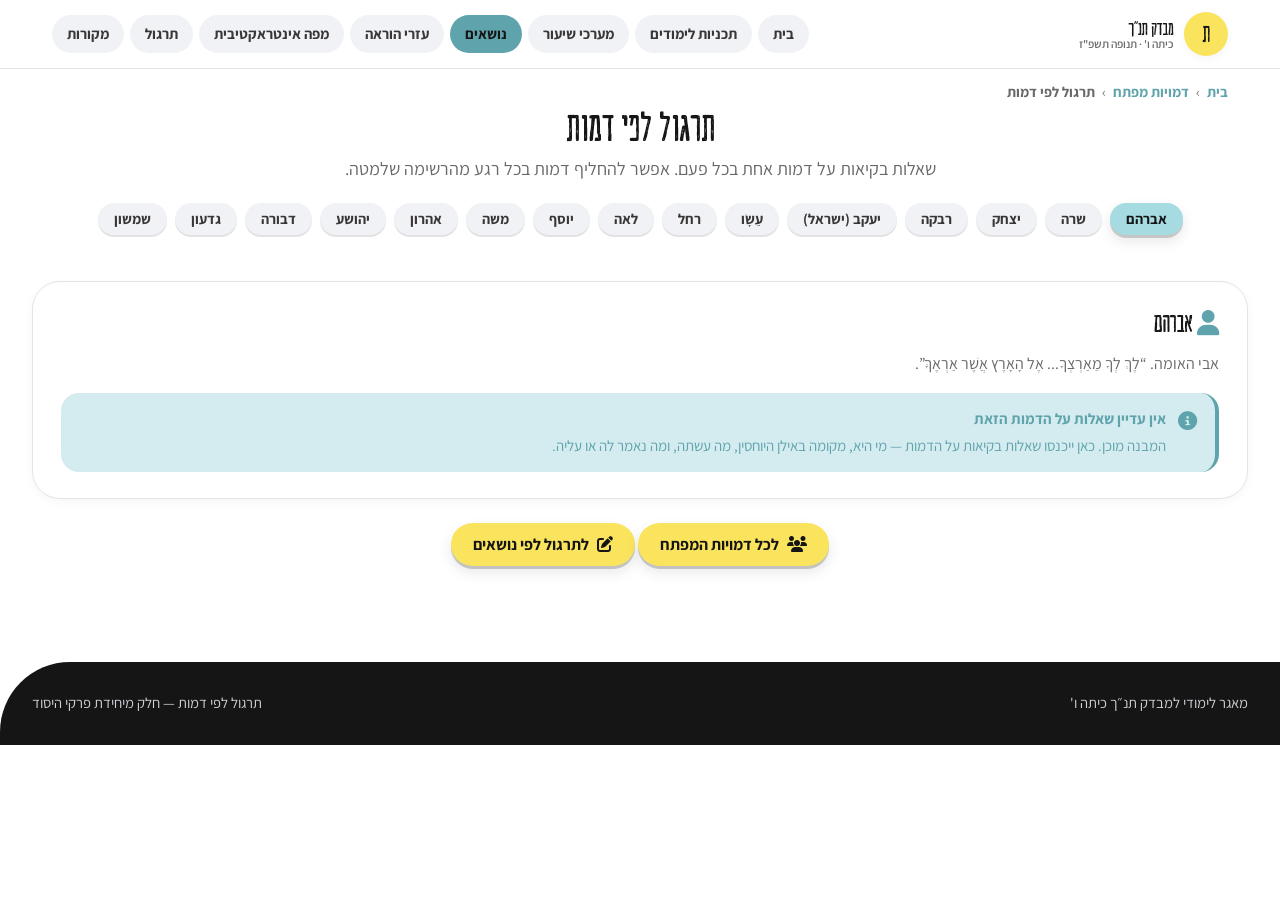
==== commit 6b9c078b: "Update site: new nav, new home page, tashpaz, ezrim + tochniot" ====
--- a/dmuyot-tirgul.html
+++ b/dmuyot-tirgul.html
@@ -22,6 +22,7 @@
       <a href="morim.html">מערכי שיעור</a>
       <a href="nosim.html" class="active">נושאים</a>
       <a href="ezrim.html">עזרי הוראה</a>
+      <a href="mapa-interaktivit.html">מפה אינטראקטיבית</a>
       <a href="tirgul.html">תרגול</a>
       <a href="mekorot.html">מקורות</a>
     </nav>
@@ -198,5 +199,7 @@
   window.addEventListener('popstate',function(){ show(wanted(),false); });
 })();
 </script>
+<script src="quiz.js" defer></script>
+<script src="site.js" defer></script>
 </body>
 </html>
--- a/tanakh.css
+++ b/tanakh.css
@@ -23,6 +23,11 @@
   font-weight:300;font-style:normal;font-display:swap;
 }
 
+/* ---------- אסימוני צבע נוספים ---------- */
+:root{
+  --color-teal-soft:#a5dbe1;   /* טורקיז בהיר — טאב פעיל בסרגלים הפנימיים */
+}
+
 /* ---------- בסיס ---------- */
 body{background:var(--color-bg);}
 .container{max-width:var(--container);margin:0 auto;padding:0 var(--section-px);}
@@ -34,7 +39,12 @@
 .site-header{
   position:sticky;top:0;z-index:60;background:rgba(255,255,255,0.92);
   backdrop-filter:blur(8px);border-bottom:1px solid var(--color-line);
-}
+  transition:transform .25s ease;will-change:transform;
+}
+/* גוללים למטה — הסרגל נעלם. גוללים למעלה — חוזר מיד (ראו site.js) */
+body.hdr-hidden .site-header{transform:translateY(-100%);}
+body.hdr-hidden .tabbar{top:0 !important;}
+@media(prefers-reduced-motion:reduce){.site-header{transition:none;}}
 .site-header__inner{
   max-width:var(--container);margin:0 auto;padding:12px var(--section-px);
   display:flex;align-items:center;justify-content:space-between;gap:16px;flex-wrap:wrap;
@@ -54,7 +64,7 @@
   text-decoration:none;
 }
 .nav a:hover{background:var(--color-chip-hover);}
-.nav a.active{background:var(--color-teal);color:var(--color-ink);}
+.nav a.active,.nav a.active:hover{background:var(--color-teal-dark);color:var(--color-ink);}
 
 /* ---------- Hero ---------- */
 .hero{
@@ -221,6 +231,9 @@
 .page-head__filters{display:flex;flex-wrap:wrap;gap:8px;justify-content:center;}
 /* ---------- כפתורים: מראה תלת-ממדי כדי שיהיה ברור שהם לחיצים ---------- */
 .btn{box-shadow:0 3px 0 rgba(21,21,21,.20), 0 6px 14px rgba(21,21,21,.10);}
+/* כפתור "בדיקה" שבתוך שאלת תרגול — צהוב בהיר יותר, כדי להבדילו מכפתורי הניווט */
+.checkbtn{background:var(--color-yellow-light);}
+.checkbtn:hover{background:#fff0a0;}
 .btn:hover{transform:translateY(-2px);box-shadow:0 5px 0 rgba(21,21,21,.20), 0 11px 20px rgba(21,21,21,.13);}
 .btn:active{transform:translateY(2px);box-shadow:0 1px 0 rgba(21,21,21,.20), 0 2px 6px rgba(21,21,21,.10);}
 
@@ -346,8 +359,11 @@
 .tab:active{transform:translateY(1px);box-shadow:0 1px 0 rgba(21,21,21,.12);}
 .tab__t{display:inline-flex;align-items:center;}
 .tab__book{font-size:.72rem;font-weight:600;opacity:.72;}
-.tab.active,.tab--active{background:var(--color-teal);color:var(--color-ink);
+.tab.active,.tab--active,
+.tab.active:hover,.tab--active:hover{
+  background:var(--color-teal-soft);color:var(--color-ink);
   box-shadow:0 3px 0 rgba(21,21,21,.18), 0 6px 14px rgba(21,21,21,.10);}
+.tab.active:hover,.tab--active:hover{transform:translateY(-2px);}
 
 /* שאלות התאמה/בחירה — פריטים ובנק אפשרויות */
 .qmatch{list-style:none;padding:0;margin:8px 0;}
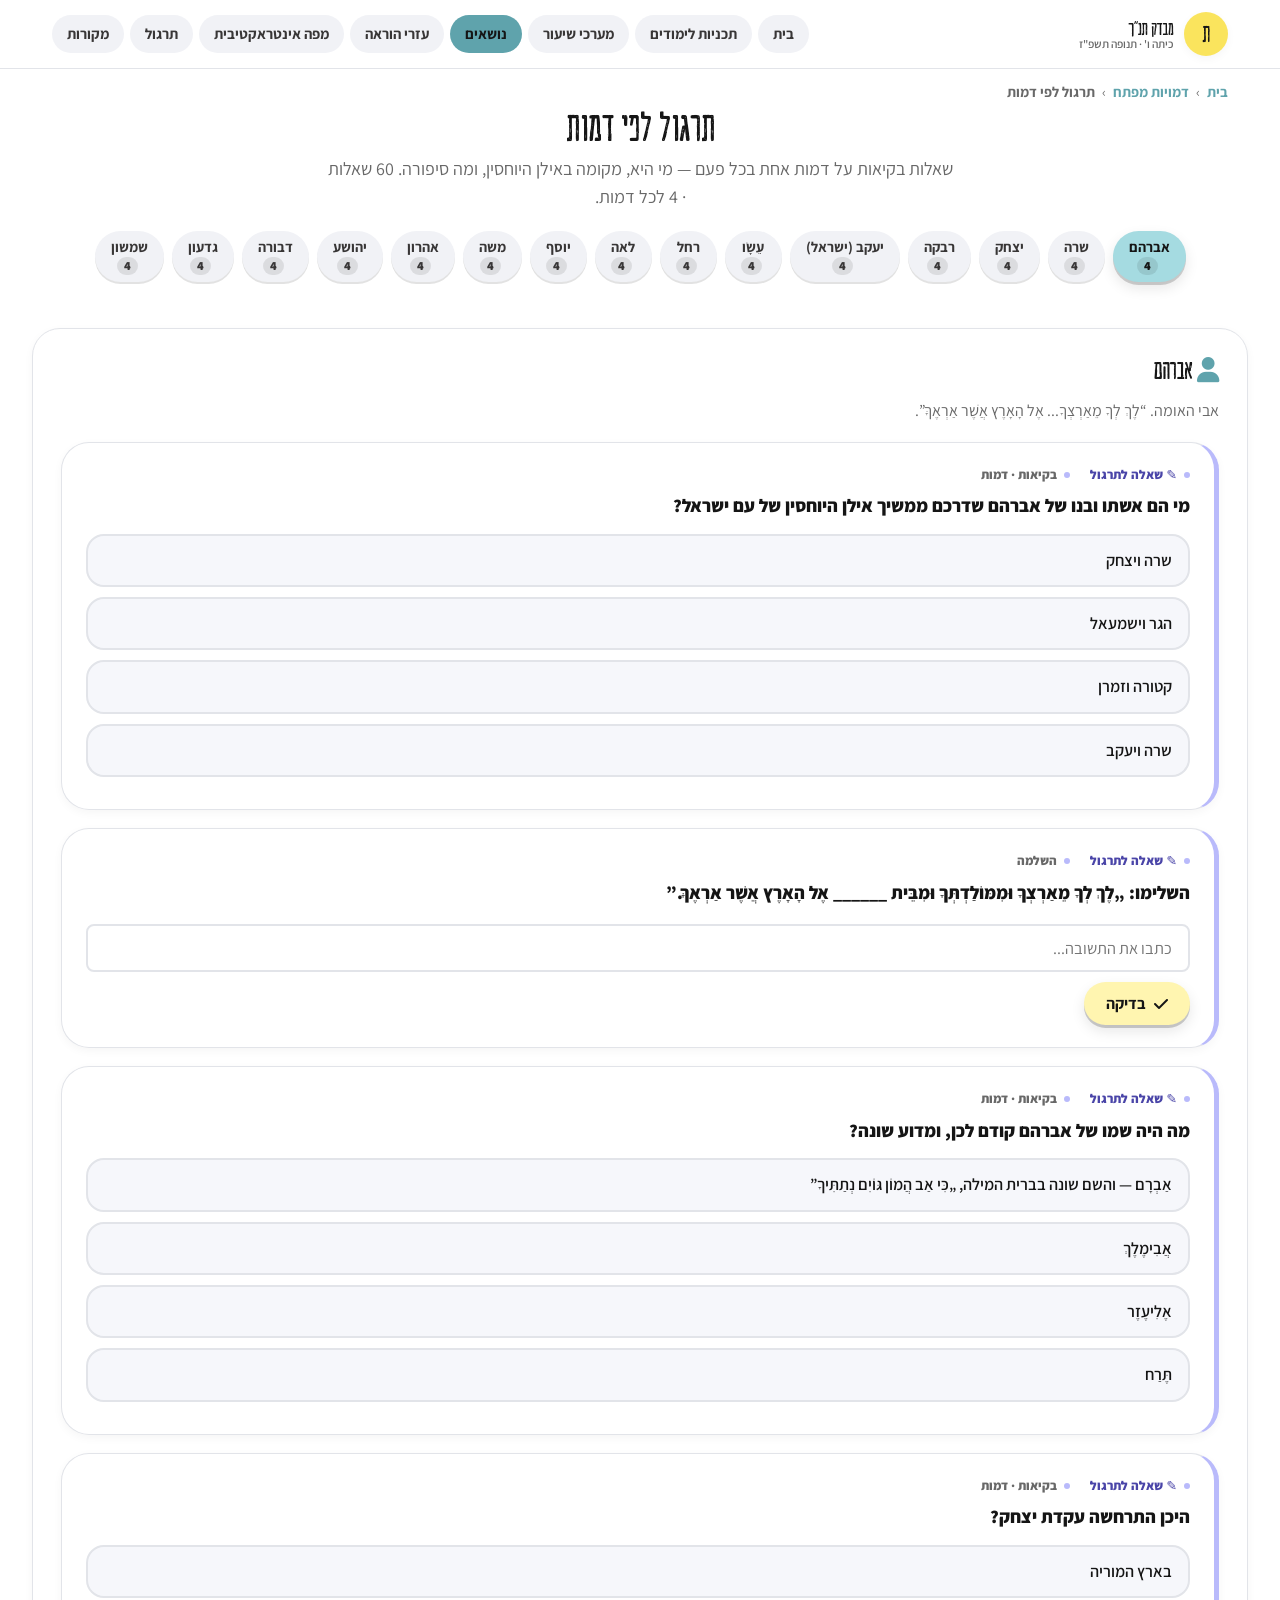
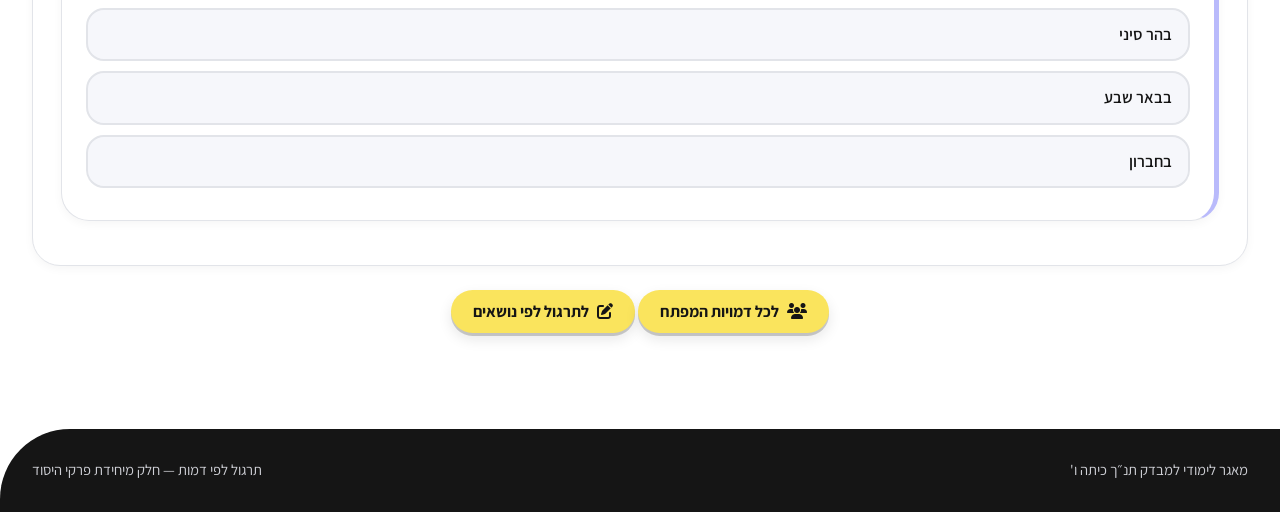
==== commit f10635a4: "Update Tanach test - 2026-08-23 03:52" ====
--- a/dmuyot-tirgul.html
+++ b/dmuyot-tirgul.html
@@ -12,12 +12,12 @@
 <body>
 <header class="site-header">
   <div class="site-header__inner">
-    <a class="brand" href="./">
+    <a class="brand" href="index.html">
       <span class="brand__logo">ת</span>
       <span class="brand__name">מבדק תנ"ך<small>כיתה ו' · תנופה תשפ"ז</small></span>
     </a>
     <nav class="nav">
-      <a href="./">בית</a>
+      <a href="index.html">בית</a>
       <a href="tochniot.html">תכניות לימודים</a>
       <a href="morim.html">מערכי שיעור</a>
       <a href="nosim.html" class="active">נושאים</a>
@@ -30,29 +30,29 @@
 </header>
 
 <nav class="crumbs" aria-label="פירורי לחם">
-  <a href="./">בית</a><span>&rsaquo;</span><a href="nosim.html#dmuyot">דמויות מפתח</a><span>&rsaquo;</span><span class="crumbs__cur">תרגול לפי דמות</span>
+  <a href="index.html">בית</a><span>&rsaquo;</span><a href="nosim.html#dmuyot">דמויות מפתח</a><span>&rsaquo;</span><span class="crumbs__cur">תרגול לפי דמות</span>
 </nav>
 
 <main>
   <div class="page-head page-head--center container">
     <h1 class="page-head__title">תרגול לפי דמות</h1>
-    <p class="page-head__subtitle">שאלות בקיאות על דמות אחת בכל פעם. אפשר להחליף דמות בכל רגע מהרשימה שלמטה.</p>
+    <p class="page-head__subtitle">שאלות בקיאות על דמות אחת בכל פעם — מי היא, מקומה באילן היוחסין, ומה סיפורה. 60 שאלות · 4 לכל דמות.</p>
     <div class="page-head__filters" role="tablist">
-        <button type="button" class="tab" data-fig="avraham">אברהם</button>
-        <button type="button" class="tab" data-fig="sara">שרה</button>
-        <button type="button" class="tab" data-fig="yitzhak">יצחק</button>
-        <button type="button" class="tab" data-fig="rivka">רבקה</button>
-        <button type="button" class="tab" data-fig="yaakov">יעקב (ישראל)</button>
-        <button type="button" class="tab" data-fig="esav">עֵשָׂו</button>
-        <button type="button" class="tab" data-fig="rachel">רחל</button>
-        <button type="button" class="tab" data-fig="lea">לאה</button>
-        <button type="button" class="tab" data-fig="yosef">יוסף</button>
-        <button type="button" class="tab" data-fig="moshe">משה</button>
-        <button type="button" class="tab" data-fig="aharon">אהרון</button>
-        <button type="button" class="tab" data-fig="yehoshua">יהושע</button>
-        <button type="button" class="tab" data-fig="dvora">דבורה</button>
-        <button type="button" class="tab" data-fig="gidon">גדעון</button>
-        <button type="button" class="tab" data-fig="shimshon">שמשון</button>
+        <button type="button" class="tab" data-fig="avraham">אברהם <span class="tab__n">4</span></button>
+        <button type="button" class="tab" data-fig="sara">שרה <span class="tab__n">4</span></button>
+        <button type="button" class="tab" data-fig="yitzhak">יצחק <span class="tab__n">4</span></button>
+        <button type="button" class="tab" data-fig="rivka">רבקה <span class="tab__n">4</span></button>
+        <button type="button" class="tab" data-fig="yaakov">יעקב (ישראל) <span class="tab__n">4</span></button>
+        <button type="button" class="tab" data-fig="esav">עֵשָׂו <span class="tab__n">4</span></button>
+        <button type="button" class="tab" data-fig="rachel">רחל <span class="tab__n">4</span></button>
+        <button type="button" class="tab" data-fig="lea">לאה <span class="tab__n">4</span></button>
+        <button type="button" class="tab" data-fig="yosef">יוסף <span class="tab__n">4</span></button>
+        <button type="button" class="tab" data-fig="moshe">משה <span class="tab__n">4</span></button>
+        <button type="button" class="tab" data-fig="aharon">אהרון <span class="tab__n">4</span></button>
+        <button type="button" class="tab" data-fig="yehoshua">יהושע <span class="tab__n">4</span></button>
+        <button type="button" class="tab" data-fig="dvora">דבורה <span class="tab__n">4</span></button>
+        <button type="button" class="tab" data-fig="gidon">גדעון <span class="tab__n">4</span></button>
+        <button type="button" class="tab" data-fig="shimshon">שמשון <span class="tab__n">4</span></button>
     </div>
   </div>
 
@@ -62,105 +62,735 @@
         <div class="panel">
           <h2><i class="fa-solid fa-user" style="color:var(--color-teal-dark)"></i> אברהם</h2>
           <p class="muted">אבי האומה. “לֶךְ לְךָ מֵאַרְצְךָ... אֶל הָאָרֶץ אֲשֶׁר אַרְאֶךָּ”.</p>
-          <div class="alert alert--info mt-s"><span class="alert__icon"><i class="fa-solid fa-circle-info"></i></span><div class="alert__body"><span class="alert__title">אין עדיין שאלות על הדמות הזאת</span>המבנה מוכן. כאן ייכנסו שאלות בקיאות על הדמות — מי היא, מקומה באילן היוחסין, מה עשתה, ומה נאמר לה או עליה.</div></div>
+          <div class="quiz is-added" data-type="mc" data-explain="שרה ויצחק. לאברהם נולד גם ישמעאל מהגר, אך הברית נמשכת דרך יצחק: „וְאֶת בְּרִיתִי אָקִים אֶת יִצְחָק”.">
+        <div class="tags"><span class="quiz__tag quiz__tag--added">✎ שאלה לתרגול</span><span class="quiz__tag">בקיאות · דמות</span></div>
+        <p class="quiz__q">מי הם אשתו ובנו של אברהם שדרכם ממשיך אילן היוחסין של עם ישראל?</p>
+        <div class="opts">
+          <div class="opt" data-correct="true" data-why="נכון. יצחק הוא בנם המשותף של אברהם ושרה, וממנו נמשך הקו: יצחק ← יעקב ← שנים-עשר השבטים.">שרה ויצחק</div>
+          <div class="opt" data-correct="false" data-why="ישמעאל אכן בנו של אברהם, ואף הוא מתברך — אבל אילן היוחסין של עם ישראל ממשיך דרך יצחק דווקא.">הגר וישמעאל</div>
+          <div class="opt" data-correct="false" data-why="קטורה היא אשת אברהם לאחר מות שרה, ובניה אינם חלק מקו האבות.">קטורה וזמרן</div>
+          <div class="opt" data-correct="false" data-why="יעקב הוא נכדו של אברהם ולא בנו. הסדר הוא אברהם ← יצחק ← יעקב.">שרה ויעקב</div>
+        </div>
+        <div class="feedback"></div>
+      </div>
+
+      <div class="quiz is-added" data-type="fill" data-answer="אביך" data-explain="„וּמִבֵּית אָבִיךָ” (בראשית י״ב:א). שלושת השלבים הולכים ומצטמצמים — ארץ, מולדת, בית — וכך מודגש הקושי שבפרידה.">
+        <div class="tags"><span class="quiz__tag quiz__tag--added">✎ שאלה לתרגול</span><span class="quiz__tag">השלמה</span></div>
+        <p class="quiz__q">השלימו: „לֶךְ לְךָ מֵאַרְצְךָ וּמִמּוֹלַדְתְּךָ וּמִבֵּית ______ אֶל הָאָרֶץ אֲשֶׁר אַרְאֶךָּ.”</p>
+        <input type="text" placeholder="כתבו את התשובה...">
+        <button class="btn checkbtn"><i class="fa-solid fa-check"></i> בדיקה</button>
+        <div class="feedback"></div>
+      </div>
+
+      <div class="quiz is-added" data-type="mc" data-explain="„אַבְרָם”. ה׳ שינה את שמו בברית המילה: „כִּי אַב הֲמוֹן גּוֹיִם נְתַתִּיךָ”.">
+        <div class="tags"><span class="quiz__tag quiz__tag--added">✎ שאלה לתרגול</span><span class="quiz__tag">בקיאות · דמות</span></div>
+        <p class="quiz__q">מה היה שמו של אברהם קודם לכן, ומדוע שונה?</p>
+        <div class="opts">
+          <div class="opt" data-correct="true" data-why="נכון. גם שרי הפכה לשרה באותו מעמד. שינוי השם מסמן שינוי ייעוד.">אַבְרָם — והשם שונה בברית המילה, „כִּי אַב הֲמוֹן גּוֹיִם נְתַתִּיךָ”</div>
+          <div class="opt" data-correct="false" data-why="אבימלך הוא מלך גרר שאברהם נפגש עמו — ולא שם קודם שלו.">אֲבִימֶלֶךְ</div>
+          <div class="opt" data-correct="false" data-why="אליעזר הוא עבדו הנאמן של אברהם — „דַּמֶּשֶׂק אֱלִיעֶזֶר” (בראשית ט״ו:ב).">אֶלִיעֶזֶר</div>
+          <div class="opt" data-correct="false" data-why="תרח הוא אביו של אברהם, שיצא עמו מאור כשדים.">תֶּרַח</div>
+        </div>
+        <div class="feedback"></div>
+      </div>
+
+      <div class="quiz is-added" data-type="mc" data-explain="„עַל אַחַד הֶהָרִים אֲשֶׁר אֹמַר אֵלֶיךָ” — בארץ המוריה (בראשית כ״ב:ב).">
+        <div class="tags"><span class="quiz__tag quiz__tag--added">✎ שאלה לתרגול</span><span class="quiz__tag">בקיאות · דמות</span></div>
+        <p class="quiz__q">היכן התרחשה עקדת יצחק?</p>
+        <div class="opts">
+          <div class="opt" data-correct="true" data-why="נכון. הכתוב אומר „לֶךְ לְךָ אֶל אֶרֶץ הַמֹּרִיָּה”, והמקום נקרא לבסוף „ה' יִרְאֶה”.">בארץ המוריה</div>
+          <div class="opt" data-correct="false" data-why="הר סיני הוא מקום מתן תורה בימי משה — דורות רבים לאחר מכן.">בהר סיני</div>
+          <div class="opt" data-correct="false" data-why="באר שבע קשורה לאברהם (ברית עם אבימלך), אבל העקדה מתרחשת אחרי מסע של שלושה ימים משם.">בבאר שבע</div>
+          <div class="opt" data-correct="false" data-why="בחברון נמצאת מערת המכפלה, מקום הקבורה — ולא מקום העקדה.">בחברון</div>
+        </div>
+        <div class="feedback"></div>
+      </div>
         </div>
       </div>
       <div class="tabpane" id="fig-sara">
         <div class="panel">
           <h2><i class="fa-solid fa-user" style="color:var(--color-teal-dark)"></i> שרה</h2>
           <p class="muted">אשת אברהם ואם האומה; ילדה את יצחק בזקנתה.</p>
-          <div class="alert alert--info mt-s"><span class="alert__icon"><i class="fa-solid fa-circle-info"></i></span><div class="alert__body"><span class="alert__title">אין עדיין שאלות על הדמות הזאת</span>המבנה מוכן. כאן ייכנסו שאלות בקיאות על הדמות — מי היא, מקומה באילן היוחסין, מה עשתה, ומה נאמר לה או עליה.</div></div>
+          <div class="quiz is-added" data-type="mc" data-explain="„שָׂרַי”. ה׳ שינה את שמה יחד עם שינוי שמו של אברהם: „לֹא תִקְרָא אֶת שְׁמָהּ שָׂרָי כִּי שָׂרָה שְׁמָהּ”.">
+        <div class="tags"><span class="quiz__tag quiz__tag--added">✎ שאלה לתרגול</span><span class="quiz__tag">בקיאות · דמות</span></div>
+        <p class="quiz__q">מה היה שמה של שרה קודם לכן?</p>
+        <div class="opts">
+          <div class="opt" data-correct="true" data-why="נכון. השינוי נעשה באותו מעמד שבו אברם הפך לאברהם, ומיד לאחריו מתבשרת הולדת יצחק.">שָׂרַי</div>
+          <div class="opt" data-correct="false" data-why="מלכה היא אשת נחור, אחי אברהם, וסבתה של רבקה.">מִלְכָּה</div>
+          <div class="opt" data-correct="false" data-why="רבקה היא כלתה של שרה — אשת יצחק.">רִבְקָה</div>
+          <div class="opt" data-correct="false" data-why="הגר היא שפחת שרה, אמו של ישמעאל.">הָגָר</div>
+        </div>
+        <div class="feedback"></div>
+      </div>
+
+      <div class="quiz is-added" data-type="fill" data-answer="יצחק" data-explain="„וַיִּקְרָא אַבְרָהָם אֶת שֶׁם בְּנוֹ... יִצְחָק” — מדרש שם הקושר את השם לצחוק של שרה ושל אברהם כאחד.">
+        <div class="tags"><span class="quiz__tag quiz__tag--added">✎ שאלה לתרגול</span><span class="quiz__tag">השלמה</span></div>
+        <p class="quiz__q">„וַתִּצְחַק שָׂרָה בְּקִרְבָּהּ” — ועל שם הצחוק נקרא בנה בשם ______.</p>
+        <input type="text" placeholder="כתבו את התשובה...">
+        <button class="btn checkbtn"><i class="fa-solid fa-check"></i> בדיקה</button>
+        <div class="feedback"></div>
+      </div>
+
+      <div class="quiz is-added" data-type="mc" data-explain="„וְאִם שָׂרָה הֲבַת תִּשְׁעִים שָׁנָה תֵּלֵד?” (בראשית י״ז:יז) — תשעים.">
+        <div class="tags"><span class="quiz__tag quiz__tag--added">✎ שאלה לתרגול</span><span class="quiz__tag">בקיאות · דמות</span></div>
+        <p class="quiz__q">בת כמה הייתה שרה כשנולד יצחק?</p>
+        <div class="opts">
+          <div class="opt" data-correct="true" data-why="נכון. אברהם היה אז בן מאה, ולכן הכתוב מדגיש שהלידה היא נס גמור.">תשעים</div>
+          <div class="opt" data-correct="false" data-why="המספר שהכתוב נוקב בו במפורש הוא תשעים, ואברהם עצמו מתפלא עליו.">שישים</div>
+          <div class="opt" data-correct="false" data-why="מאה ועשרים היא שנות חייו של משה. שרה חיה מאה עשרים ושבע שנים.">מאה ועשרים</div>
+          <div class="opt" data-correct="false" data-why="בגיל ארבעים לידה אינה נס, והכתוב לא היה מדגיש אותה כך.">ארבעים</div>
+        </div>
+        <div class="feedback"></div>
+      </div>
+
+      <div class="quiz is-added" data-type="mc" data-explain="במערת המכפלה בחברון, שאותה קנה אברהם מעפרון החתי בארבע מאות שקל כסף.">
+        <div class="tags"><span class="quiz__tag quiz__tag--added">✎ שאלה לתרגול</span><span class="quiz__tag">בקיאות · דמות</span></div>
+        <p class="quiz__q">היכן נקברה שרה?</p>
+        <div class="opts">
+          <div class="opt" data-correct="true" data-why="נכון. זו רכישת הקרקע הראשונה של אברהם בארץ — „וַיָּקָם שְׂדֵה עֶפְרוֹן... לְאַבְרָהָם לְמִקְנָה”.">במערת המכפלה בחברון</div>
+          <div class="opt" data-correct="false" data-why="בדרך אפרתה, היא בית לחם, נקברה רחל — לא שרה.">בבית לחם</div>
+          <div class="opt" data-correct="false" data-why="בשכם נקבר יוסף, בחלקת השדה שקנה יעקב.">בשכם</div>
+          <div class="opt" data-correct="false" data-why="שרה אמנם ירדה עם אברהם למצרים בעת הרעב (בראשית י״ב), אך היא מתה בקרית ארבע היא חברון ונקברה במערת המכפלה.">במצרים</div>
+        </div>
+        <div class="feedback"></div>
+      </div>
         </div>
       </div>
       <div class="tabpane" id="fig-yitzhak">
         <div class="panel">
           <h2><i class="fa-solid fa-user" style="color:var(--color-teal-dark)"></i> יצחק</h2>
           <p class="muted">בנם של אברהם ושרה; אבי יעקב ועשיו.</p>
-          <div class="alert alert--info mt-s"><span class="alert__icon"><i class="fa-solid fa-circle-info"></i></span><div class="alert__body"><span class="alert__title">אין עדיין שאלות על הדמות הזאת</span>המבנה מוכן. כאן ייכנסו שאלות בקיאות על הדמות — מי היא, מקומה באילן היוחסין, מה עשתה, ומה נאמר לה או עליה.</div></div>
+          <div class="quiz is-added" data-type="mc" data-explain="בנם של אברהם ושרה, ואביהם של יעקב ועשו — הדור האמצעי בשלושת האבות.">
+        <div class="tags"><span class="quiz__tag quiz__tag--added">✎ שאלה לתרגול</span><span class="quiz__tag">בקיאות · דמות</span></div>
+        <p class="quiz__q">מי היו הוריו של יצחק ומי היו בניו?</p>
+        <div class="opts">
+          <div class="opt" data-correct="true" data-why="נכון. יצחק הוא החוליה המקשרת בין אברהם ליעקב, ולכן הוא הדור השני של האבות.">הוריו אברהם ושרה, ובניו יעקב ועשו</div>
+          <div class="opt" data-correct="false" data-why="בנה של הגר הוא ישמעאל. יצחק הוא בנה של שרה.">הוריו אברהם והגר, ובניו יעקב ועשו</div>
+          <div class="opt" data-correct="false" data-why="תרח הוא אבי אברהם, וראובן ושמעון הם בני יעקב — כלומר נכדיו של יצחק.">הוריו תרח ושרה, ובניו ראובן ושמעון</div>
+          <div class="opt" data-correct="false" data-why="יוסף ובנימין הם בני יעקב ורחל, כלומר ניניו של אברהם.">הוריו אברהם ושרה, ובניו יוסף ובנימין</div>
+        </div>
+        <div class="feedback"></div>
+      </div>
+
+      <div class="quiz is-added" data-type="fill" data-answer="שה" data-explain="„וְאַיֵּה הַשֶּׂה לְעֹלָה” (בראשית כ״ב:ז) — שאלתו התמימה של יצחק, שהיא אחד הרגעים הדרמטיים בסיפור העקדה.">
+        <div class="tags"><span class="quiz__tag quiz__tag--added">✎ שאלה לתרגול</span><span class="quiz__tag">השלמה</span></div>
+        <p class="quiz__q">„וַיֹּאמֶר יִצְחָק אֶל אַבְרָהָם אָבִיו... הִנֵּה הָאֵשׁ וְהָעֵצִים, וְאַיֵּה הַ______ לְעֹלָה?”</p>
+        <input type="text" placeholder="כתבו את התשובה...">
+        <button class="btn checkbtn"><i class="fa-solid fa-check"></i> בדיקה</button>
+        <div class="feedback"></div>
+      </div>
+
+      <div class="quiz is-added" data-type="mc" data-explain="חפירת בארות: „וַיָּשָׁב יִצְחָק וַיַּחְפֹּר אֶת בְּאֵרֹת הַמַּיִם אֲשֶׁר חָפְרוּ בִּימֵי אַבְרָהָם אָבִיו”.">
+        <div class="tags"><span class="quiz__tag quiz__tag--added">✎ שאלה לתרגול</span><span class="quiz__tag">בקיאות · דמות</span></div>
+        <p class="quiz__q">איזה עיסוק מיוחד לו מספר הכתוב על יצחק בפרק כ״ו?</p>
+        <div class="opts">
+          <div class="opt" data-correct="true" data-why="נכון. יצחק אף מחזיר להן את שמותיהן המקוריים, ומכאן דמותו כמי שממשיך ומקיים את דרך אביו.">חפירת בארות מים וחידוש הבארות של אביו</div>
+          <div class="opt" data-correct="false" data-why="יצחק אכן בונה מזבח בבאר שבע, אך הפרק מרבה לעסוק דווקא בבארות ובריבים עליהן.">בניית מזבחות בלבד</div>
+          <div class="opt" data-correct="false" data-why="ה׳ אוסר עליו לרדת מצרימה: „אַל תֵּרֵד מִצְרָיְמָה” (כ״ו:ב).">מסחר בין מצרים לכנען</div>
+          <div class="opt" data-correct="false" data-why="סיני קשור לדור יציאת מצרים. יצחק שוהה בגרר ובבאר שבע.">רעיית צאן במדבר סיני</div>
+        </div>
+        <div class="feedback"></div>
+      </div>
+
+      <div class="quiz is-added" data-type="mc" data-explain="הוא האב היחיד שלא יצא מן הארץ — ה' אוסר עליו לרדת מצרימה בעת הרעב.">
+        <div class="tags"><span class="quiz__tag quiz__tag--added">✎ שאלה לתרגול</span><span class="quiz__tag">בקיאות · דמות</span></div>
+        <p class="quiz__q">מה מיוחד ביצחק לעומת אברהם ויעקב?</p>
+        <div class="opts">
+          <div class="opt" data-correct="true" data-why="נכון. אברהם ירד למצרים ויעקב ירד למצרים ולחרן, ואילו ליצחק נאמר „גּוּר בָּאָרֶץ הַזֹּאת”.">הוא האב היחיד שלא יצא מארץ כנען</div>
+          <div class="opt" data-correct="false" data-why="היו לו שני בנים תאומים — יעקב ועשו.">הוא היחיד שהיה לו רק בן אחד</div>
+          <div class="opt" data-correct="false" data-why="„וַיִּבֶן שָׁם מִזְבֵּחַ וַיִּקְרָא בְּשֵׁם ה'” (כ״ו:כה).">הוא היחיד שלא בנה מזבח</div>
+          <div class="opt" data-correct="false" data-why="יצחק ורבקה נקברו במערת המכפלה, כפי שמעיד יעקב בבראשית מ״ט.">הוא היחיד שלא נקבר במערת המכפלה</div>
+        </div>
+        <div class="feedback"></div>
+      </div>
         </div>
       </div>
       <div class="tabpane" id="fig-rivka">
         <div class="panel">
           <h2><i class="fa-solid fa-user" style="color:var(--color-teal-dark)"></i> רבקה</h2>
           <p class="muted">אשת יצחק. השקתה את גמלי עבד אברהם — הסימן שנבחרה.</p>
-          <div class="alert alert--info mt-s"><span class="alert__icon"><i class="fa-solid fa-circle-info"></i></span><div class="alert__body"><span class="alert__title">אין עדיין שאלות על הדמות הזאת</span>המבנה מוכן. כאן ייכנסו שאלות בקיאות על הדמות — מי היא, מקומה באילן היוחסין, מה עשתה, ומה נאמר לה או עליה.</div></div>
+          <div class="quiz is-added" data-type="mc" data-explain="העבד ביקש סימן — „וְאָמְרָה שְׁתֵה וְגַם גְּמַלֶּיךָ אַשְׁקֶה” (בראשית כ״ד:יד) — ורבקה קיימה אותו מיוזמתה: „גַּם לִגְמַלֶּיךָ אֶשְׁאָב” (כ״ד:יט).">
+        <div class="tags"><span class="quiz__tag quiz__tag--added">✎ שאלה לתרגול</span><span class="quiz__tag">בקיאות · דמות</span></div>
+        <p class="quiz__q">באיזה סימן נבחרה רבקה להיות אשת יצחק?</p>
+        <div class="opts">
+          <div class="opt" data-correct="true" data-why="נכון. העבד ביקש סימן של נדיבות יוצאת דופן, ורבקה עוברת אותו ביוזמתה — עשרה גמלים צמאים הם עבודה רבה.">היא השקתה מים גם לעבד וגם לכל גמליו מיוזמתה</div>
+          <div class="opt" data-correct="false" data-why="היא אמנם מציעה זאת, אך הסימן שהעבד ביקש היה השקיית הגמלים דווקא.">היא הציעה לעבד ללון בביתה</div>
+          <div class="opt" data-correct="false" data-why="אין בסיפור שום עניין של ניחוש או אסטרולוגיה.">היא ידעה לקרוא בכוכבים</div>
+          <div class="opt" data-correct="false" data-why="ההפך: אברהם הקפיד במפורש שלא לקחת לבנו אישה מבנות כנען אלא ממשפחתו בחרן.">היא הייתה מבנות כנען</div>
+        </div>
+        <div class="feedback"></div>
+      </div>
+
+      <div class="quiz is-added" data-type="mc" data-explain="לבן — שאצלו יעבוד יעקב עשרים שנה וממנו יישא את לאה ורחל.">
+        <div class="tags"><span class="quiz__tag quiz__tag--added">✎ שאלה לתרגול</span><span class="quiz__tag">בקיאות · דמות</span></div>
+        <p class="quiz__q">מי היה אחיה של רבקה, ומה תפקידו בהמשך הסיפור?</p>
+        <div class="opts">
+          <div class="opt" data-correct="true" data-why="נכון. הקשר המשפחתי הוא שמכתיב את בריחת יעקב לחרן, אל בית אחי אמו.">לָבָן, שאצלו יעבוד יעקב וממנו יישא את לאה ורחל</div>
+          <div class="opt" data-correct="false" data-why="עשו הוא בנה של רבקה, לא אחיה.">עֵשָׂו</div>
+          <div class="opt" data-correct="false" data-why="בתואל הוא אביה של רבקה, ולבן הוא אחיה.">בְּתוּאֵל</div>
+          <div class="opt" data-correct="false" data-why="נחור הוא אחי אברהם וסבה של רבקה — לא אחיה.">נָחוֹר</div>
+        </div>
+        <div class="feedback"></div>
+      </div>
+
+      <div class="quiz is-added" data-type="fill" data-answer="צעיר" data-explain="„וְרַב יַעֲבֹד צָעִיר” (בראשית כ״ה:כג) — עוד לפני הלידה נודע לרבקה שהבכור ישרת את הצעיר, ויש הרואים בכך את הרקע למעשיה בפרק כ״ז.">
+        <div class="tags"><span class="quiz__tag quiz__tag--added">✎ שאלה לתרגול</span><span class="quiz__tag">השלמה</span></div>
+        <p class="quiz__q">הנבואה שנאמרה לרבקה: „שְׁנֵי גוֹיִם בְּבִטְנֵךְ... וְרַב יַעֲבֹד ______.”</p>
+        <input type="text" placeholder="כתבו את התשובה...">
+        <button class="btn checkbtn"><i class="fa-solid fa-check"></i> בדיקה</button>
+        <div class="feedback"></div>
+      </div>
+
+      <div class="quiz is-added" data-type="mc" data-explain="היא שמעה את דברי יצחק לעשו, יזמה את התחפושת, הכינה את המטעמים ולקחה על עצמה את הסיכון: „עָלַי קִלְלָתְךָ בְּנִי”.">
+        <div class="tags"><span class="quiz__tag quiz__tag--added">✎ שאלה לתרגול</span><span class="quiz__tag">בקיאות · דמות</span></div>
+        <p class="quiz__q">מה היה תפקידה של רבקה בפרשת הברכות (בראשית כ״ז)?</p>
+        <div class="opts">
+          <div class="opt" data-correct="true" data-why="נכון. יעקב הוא המבצע, אך רבקה היא המניעה. אמירתה „עָלַי קִלְלָתְךָ בְּנִי” היא שמכריעה את היסוסיו.">היא יזמה את התחפושת, הכינה את המטעמים ולקחה על עצמה את הסיכון</div>
+          <div class="opt" data-correct="false" data-why="ההפך הגמור — יעקב הוא שמהסס, ורבקה היא שמפצירה בו: „אַךְ שְׁמַע בְּקֹלִי”.">היא ניסתה למנוע מיעקב לרמות</div>
+          <div class="opt" data-correct="false" data-why="היא זו ששמעה תחילה את דברי יצחק לעשו והגתה את התוכנית.">היא לא ידעה על המעשה כלל</div>
+          <div class="opt" data-correct="false" data-why="יצחק מגלה את האמת רק כשעשו נכנס, ואז הוא חרד „חֲרָדָה גְּדֹלָה עַד מְאֹד”.">היא סיפרה ליצחק את האמת מראש</div>
+        </div>
+        <div class="feedback"></div>
+      </div>
         </div>
       </div>
       <div class="tabpane" id="fig-yaakov">
         <div class="panel">
           <h2><i class="fa-solid fa-user" style="color:var(--color-teal-dark)"></i> יעקב (ישראל)</h2>
           <p class="muted">אבי שנים‑עשר השבטים; אהב את יוסף ועשה לו כתונת פסים.</p>
-          <div class="alert alert--info mt-s"><span class="alert__icon"><i class="fa-solid fa-circle-info"></i></span><div class="alert__body"><span class="alert__title">אין עדיין שאלות על הדמות הזאת</span>המבנה מוכן. כאן ייכנסו שאלות בקיאות על הדמות — מי היא, מקומה באילן היוחסין, מה עשתה, ומה נאמר לה או עליה.</div></div>
+          <div class="quiz is-added" data-type="mc" data-explain="לאחר המאבק בלילה בנחל יבוק: „כִּי שָׂרִיתָ עִם אֱלֹהִים וְעִם אֲנָשִׁים וַתּוּכָל” (בראשית ל״ב:כט).">
+        <div class="tags"><span class="quiz__tag quiz__tag--added">✎ שאלה לתרגול</span><span class="quiz__tag">בקיאות · דמות</span></div>
+        <p class="quiz__q">מי נתן ליעקב את השם „יִשְׂרָאֵל”, ומה נימוקו?</p>
+        <div class="opts">
+          <div class="opt" data-correct="true" data-why="נכון. השם החדש ניתן בדיוק בליל החזרה ארצה, לפני הפגישה עם עשו — סמל לשינוי במעמדו ובזהותו.">„הָאִישׁ” שנאבק עמו בלילה, בנימוק „כִּי שָׂרִיתָ עִם אֱלֹהִים וְעִם אֲנָשִׁים וַתּוּכָל”</div>
+          <div class="opt" data-correct="false" data-why="יצחק מברך אותו אך אינו משנה את שמו; השם „ישראל” ניתן שנים רבות אחר כך, בליל המאבק ביבוק.">יצחק אביו, בשעת הברכות</div>
+          <div class="opt" data-correct="false" data-why="לבן רודף אחריו וכורת עמו ברית בגלעד, אך אינו משנה את שמו.">לבן, כשיצא מחרן</div>
+          <div class="opt" data-correct="false" data-why="פרעה שואל אותו לגילו ומעניק לו את ארץ גושן, אך אינו מעניק לו שם.">פרעה, כשירד למצרים</div>
+        </div>
+        <div class="feedback"></div>
+      </div>
+
+      <div class="quiz is-added" data-type="fill" data-answer="סלם|סולם" data-explain="„סֻלָּם מֻצָּב אַרְצָה” (בראשית כ״ח:יב) — חלום יעקב בבית אל, בדרכו לחרן.">
+        <div class="tags"><span class="quiz__tag quiz__tag--added">✎ שאלה לתרגול</span><span class="quiz__tag">השלמה</span></div>
+        <p class="quiz__q">„וַיַּחֲלֹם וְהִנֵּה ______ מֻצָּב אַרְצָה וְרֹאשׁוֹ מַגִּיעַ הַשָּׁמָיְמָה.”</p>
+        <input type="text" placeholder="כתבו את התשובה...">
+        <button class="btn checkbtn"><i class="fa-solid fa-check"></i> בדיקה</button>
+        <div class="feedback"></div>
+      </div>
+
+      <div class="quiz is-added" data-type="mc" data-explain="לאה ורחל, ושתי השפחות — בלהה (שפחת רחל) וזלפה (שפחת לאה).">
+        <div class="tags"><span class="quiz__tag quiz__tag--added">✎ שאלה לתרגול</span><span class="quiz__tag">בקיאות · דמות</span></div>
+        <p class="quiz__q">מארבע נשים נולדו שנים-עשר בני יעקב. מי הן?</p>
+        <div class="opts">
+          <div class="opt" data-correct="true" data-why="נכון. לאה ילדה שישה, רחל שניים, בלהה שניים וזלפה שניים — יחד שנים-עשר, ומהם שנים-עשר השבטים.">לאה, רחל, בלהה וזלפה</div>
+          <div class="opt" data-correct="false" data-why="שרה ורבקה הן אשת אברהם ואשת יצחק — הדורות שלפניו.">שרה, רבקה, לאה ורחל</div>
+          <div class="opt" data-correct="false" data-why="הגר וקטורה שייכות לסיפור אברהם ולא ליעקב.">לאה, רחל, הגר וקטורה</div>
+          <div class="opt" data-correct="false" data-why="מהן נולדו שמונה בנים בלבד; ארבעה נוספים נולדו מבלהה ומזלפה.">רחל ולאה בלבד</div>
+        </div>
+        <div class="feedback"></div>
+      </div>
+
+      <div class="quiz is-added" data-type="mc" data-explain="עשרים שנה: שבע ושבע בעבור רחל ולאה, ועוד שש בעבור הצאן (בראשית ל״א:מא).">
+        <div class="tags"><span class="quiz__tag quiz__tag--added">✎ שאלה לתרגול</span><span class="quiz__tag">בקיאות · דמות</span></div>
+        <p class="quiz__q">כמה שנים שהה יעקב אצל לבן, ועל מה?</p>
+        <div class="opts">
+          <div class="opt" data-correct="true" data-why="נכון. יעקב עצמו מונה זאת בפני לבן: „זֶה לִּי עֶשְׂרִים שָׁנָה בְּבֵיתֶךָ, עֲבַדְתִּיךָ אַרְבַּע עֶשְׂרֵה שָׁנָה בִּשְׁתֵּי בְנֹתֶיךָ וְשֵׁשׁ שָׁנִים בְּצֹאנֶךָ”.">עשרים שנה — ארבע-עשרה בעבור שתי נשותיו ושש בעבור הצאן</div>
+          <div class="opt" data-correct="false" data-why="שבע שנים הן רק החלק הראשון — ולאחר הרמאות נוספו שבע נוספות ואחריהן שש.">שבע שנים בלבד</div>
+          <div class="opt" data-correct="false" data-why="ארבעים שנה הן שנות הנדודים במדבר בימי משה.">ארבעים שנה</div>
+          <div class="opt" data-correct="false" data-why="הכתוב מדגיש דווקא את אורך התקופה ואת הקושי שבה.">שנה אחת</div>
+        </div>
+        <div class="feedback"></div>
+      </div>
         </div>
       </div>
       <div class="tabpane" id="fig-esav">
         <div class="panel">
           <h2><i class="fa-solid fa-user" style="color:var(--color-teal-dark)"></i> עֵשָׂו</h2>
           <p class="muted">אחיו התאום של יעקב; מכר לו את הבכורה בנזיד עדשים.</p>
-          <div class="alert alert--info mt-s"><span class="alert__icon"><i class="fa-solid fa-circle-info"></i></span><div class="alert__body"><span class="alert__title">אין עדיין שאלות על הדמות הזאת</span>המבנה מוכן. כאן ייכנסו שאלות בקיאות על הדמות — מי היא, מקומה באילן היוחסין, מה עשתה, ומה נאמר לה או עליה.</div></div>
+          <div class="quiz is-added" data-type="mc" data-explain="הם אחים תאומים, בניהם של יצחק ורבקה; עשו נולד ראשון.">
+        <div class="tags"><span class="quiz__tag quiz__tag--added">✎ שאלה לתרגול</span><span class="quiz__tag">בקיאות · דמות</span></div>
+        <p class="quiz__q">מה היחס המשפחתי בין עשו ליעקב?</p>
+        <div class="opts">
+          <div class="opt" data-correct="true" data-why="נכון. „וְאַחֲרֵי כֵן יָצָא אָחִיו וְיָדוֹ אֹחֶזֶת בַּעֲקֵב עֵשָׂו” — ומכאן השם יעקב.">אחים תאומים, בניהם של יצחק ורבקה, ועשו נולד ראשון</div>
+          <div class="opt" data-correct="false" data-why="עשו הוא בנו של יצחק, לא אחיו.">עשו הוא אחיו הגדול של יצחק</div>
+          <div class="opt" data-correct="false" data-why="שניהם בני רבקה, ואף נולדו באותה לידה.">הם בני אב אחד ואמהות שונות</div>
+          <div class="opt" data-correct="false" data-why="עשו נשא אישה מבנות ישמעאל, אך הוא בנו של יצחק.">עשו הוא בנו של ישמעאל</div>
+        </div>
+        <div class="feedback"></div>
+      </div>
+
+      <div class="quiz is-added" data-type="fill" data-answer="אדום" data-explain="„עַל כֵּן קָרָא שְׁמוֹ אֱדוֹם” (בראשית כ״ה:ל) — מדרש שם הקושר בין נזיד העדשים האדום לבין שם העם שיצא מעשו.">
+        <div class="tags"><span class="quiz__tag quiz__tag--added">✎ שאלה לתרגול</span><span class="quiz__tag">השלמה</span></div>
+        <p class="quiz__q">„הַלְעִיטֵנִי נָא מִן הָאָדֹם הָאָדֹם הַזֶּה — עַל כֵּן קָרָא שְׁמוֹ ______.”</p>
+        <input type="text" placeholder="כתבו את התשובה...">
+        <button class="btn checkbtn"><i class="fa-solid fa-check"></i> בדיקה</button>
+        <div class="feedback"></div>
+      </div>
+
+      <div class="quiz is-added" data-type="mc" data-explain="אדום. „וְאֵלֶּה תֹּלְדוֹת עֵשָׂו הוּא אֱדוֹם” (בראשית ל״ו:א).">
+        <div class="tags"><span class="quiz__tag quiz__tag--added">✎ שאלה לתרגול</span><span class="quiz__tag">בקיאות · דמות</span></div>
+        <p class="quiz__q">איזה עם יצא מעשו?</p>
+        <div class="opts">
+          <div class="opt" data-correct="true" data-why="נכון. בני אדום יושבים בהר שעיר, ובספר דברים ישראל מצווים שלא להתגרות בהם: „כִּי אָחִיךָ הוּא”.">אֱדוֹם</div>
+          <div class="opt" data-correct="false" data-why="מואב ועמון יצאו מבנות לוט, אחיינו של אברהם.">מוֹאָב</div>
+          <div class="opt" data-correct="false" data-why="מדין הוא מבני קטורה, אשת אברהם לאחר מות שרה.">מִדְיָן</div>
+          <div class="opt" data-correct="false" data-why="הפלשתים אינם קרובי משפחה של האבות; הם מגיעים מאיי הים.">פְּלִשְׁתִּים</div>
+        </div>
+        <div class="feedback"></div>
+      </div>
+
+      <div class="quiz is-added" data-type="mc" data-explain="בפיוס: „וַיָּרָץ עֵשָׂו לִקְרָאתוֹ וַיְחַבְּקֵהוּ... וַיִּשָּׁקֵהוּ וַיִּבְכּוּ” (בראשית ל״ג:ד).">
+        <div class="tags"><span class="quiz__tag quiz__tag--added">✎ שאלה לתרגול</span><span class="quiz__tag">בקיאות · דמות</span></div>
+        <p class="quiz__q">כיצד הסתיימה הפגישה בין יעקב לעשו אחרי עשרים שנה?</p>
+        <div class="opts">
+          <div class="opt" data-correct="true" data-why="נכון. יעקב חשש מאוד והכין מנחה גדולה, אך הפגישה הסתיימה בחיבוק. לאחר מכן נפרדו לדרכם.">בפיוס — עשו רץ לקראתו, חיבקו ושניהם בכו</div>
+          <div class="opt" data-correct="false" data-why="לא הייתה מלחמה. ההכנות של יעקב לקרב לא נדרשו בסופו של דבר.">במלחמה שבה ניצח יעקב</div>
+          <div class="opt" data-correct="false" data-why="עשו יוצא לקראתו עם ארבע מאות איש, ולבסוף רץ לחבקו.">עשו סירב לפגוש את יעקב</div>
+          <div class="opt" data-correct="false" data-why="יעקב ממשיך ארצה, לסוכות ולשכם.">יעקב ברח שוב לחרן</div>
+        </div>
+        <div class="feedback"></div>
+      </div>
         </div>
       </div>
       <div class="tabpane" id="fig-rachel">
         <div class="panel">
           <h2><i class="fa-solid fa-user" style="color:var(--color-teal-dark)"></i> רחל</h2>
           <p class="muted">אשתו האהובה של יעקב; אמם של יוסף ובנימין.</p>
-          <div class="alert alert--info mt-s"><span class="alert__icon"><i class="fa-solid fa-circle-info"></i></span><div class="alert__body"><span class="alert__title">אין עדיין שאלות על הדמות הזאת</span>המבנה מוכן. כאן ייכנסו שאלות בקיאות על הדמות — מי היא, מקומה באילן היוחסין, מה עשתה, ומה נאמר לה או עליה.</div></div>
+          <div class="quiz is-added" data-type="mc" data-explain="יוסף ובנימין. רחל מתה בלידת בנימין בדרך אפרתה.">
+        <div class="tags"><span class="quiz__tag quiz__tag--added">✎ שאלה לתרגול</span><span class="quiz__tag">בקיאות · דמות</span></div>
+        <p class="quiz__q">מי הם בניה של רחל?</p>
+        <div class="opts">
+          <div class="opt" data-correct="true" data-why="נכון. שניים בלבד מתוך שנים-עשר, ובכל זאת יוסף הוא הדמות המרכזית בסוף ספר בראשית.">יוסף ובנימין</div>
+          <div class="opt" data-correct="false" data-why="ראובן ושמעון הם בניה הבכורים של לאה.">ראובן ושמעון</div>
+          <div class="opt" data-correct="false" data-why="דן ונפתלי הם בני בלהה, שפחת רחל.">דן ונפתלי</div>
+          <div class="opt" data-correct="false" data-why="יהודה ולוי הם בני לאה — ומהם יצאו המלכות והכהונה.">יהודה ולוי</div>
+        </div>
+        <div class="feedback"></div>
+      </div>
+
+      <div class="quiz is-added" data-type="fill" data-answer="אפרתה|אפרת" data-explain="„בְּדֶרֶךְ אֶפְרָתָה הִוא בֵּית לָחֶם” (בראשית ל״ה:יט) — רחל היא היחידה מן האמהות שאינה נקברת במערת המכפלה.">
+        <div class="tags"><span class="quiz__tag quiz__tag--added">✎ שאלה לתרגול</span><span class="quiz__tag">השלמה</span></div>
+        <p class="quiz__q">„וַתָּמָת רָחֵל וַתִּקָּבֵר בְּדֶרֶךְ ______ הִוא בֵּית לָחֶם.”</p>
+        <input type="text" placeholder="כתבו את התשובה...">
+        <button class="btn checkbtn"><i class="fa-solid fa-check"></i> בדיקה</button>
+        <div class="feedback"></div>
+      </div>
+
+      <div class="quiz is-added" data-type="mc" data-explain="בתו של לבן, אחותה הצעירה של לאה, ואשתו האהובה של יעקב.">
+        <div class="tags"><span class="quiz__tag quiz__tag--added">✎ שאלה לתרגול</span><span class="quiz__tag">בקיאות · דמות</span></div>
+        <p class="quiz__q">מה מקומה של רחל באילן היוחסין?</p>
+        <div class="opts">
+          <div class="opt" data-correct="true" data-why="נכון. לבן הוא אחי רבקה, ולכן יעקב נושא את בת דודו — בהתאם להנחיית משפחתו.">בת לבן, אחות לאה, ואשת יעקב</div>
+          <div class="opt" data-correct="false" data-why="בתואל הוא אבי רבקה; רחל היא נכדתו ובת אחיה של רבקה.">בת בתואל ואחות רבקה</div>
+          <div class="opt" data-correct="false" data-why="רחל היא אשתו של יעקב ובת דודו, לא אחותו.">אחות יעקב</div>
+          <div class="opt" data-correct="false" data-why="ליצחק היו שני בנים בלבד, יעקב ועשו.">בת יצחק</div>
+        </div>
+        <div class="feedback"></div>
+      </div>
+
+      <div class="quiz is-added" data-type="mc" data-explain="„וְאָבִיו קָרָא לוֹ בִנְיָמִין” (בראשית ל״ה:יח).">
+        <div class="tags"><span class="quiz__tag quiz__tag--added">✎ שאלה לתרגול</span><span class="quiz__tag">בקיאות · דמות</span></div>
+        <p class="quiz__q">כיצד קרא יעקב לבן שרחל כינתה „בֶּן אוֹנִי” לפני מותה?</p>
+        <div class="opts">
+          <div class="opt" data-correct="true" data-why="נכון. רחל קראה לו „בֶּן אוֹנִי” — בן צערי — ויעקב שינה ל„בִנְיָמִין”, שם בעל צליל חיובי.">בִּנְיָמִין</div>
+          <div class="opt" data-correct="false" data-why="יוסף נולד קודם לכן בחרן, ורחל קראה לו כך על שם „יֹסֵף ה' לִי בֵּן אַחֵר”.">יוֹסֵף</div>
+          <div class="opt" data-correct="false" data-why="נפתלי הוא בנה של בלהה, שפחת רחל.">נַפְתָּלִי</div>
+          <div class="opt" data-correct="false" data-why="אפרים הוא בנו של יוסף, כלומר נכדה של רחל.">אֶפְרַיִם</div>
+        </div>
+        <div class="feedback"></div>
+      </div>
         </div>
       </div>
       <div class="tabpane" id="fig-lea">
         <div class="panel">
           <h2><i class="fa-solid fa-user" style="color:var(--color-teal-dark)"></i> לאה</h2>
           <p class="muted">אשתו הראשונה של יעקב; אם ששה מהשבטים ודינה.</p>
-          <div class="alert alert--info mt-s"><span class="alert__icon"><i class="fa-solid fa-circle-info"></i></span><div class="alert__body"><span class="alert__title">אין עדיין שאלות על הדמות הזאת</span>המבנה מוכן. כאן ייכנסו שאלות בקיאות על הדמות — מי היא, מקומה באילן היוחסין, מה עשתה, ומה נאמר לה או עליה.</div></div>
+          <div class="quiz is-added" data-type="mc" data-explain="שישה בנים — ראובן, שמעון, לוי, יהודה, יששכר וזבולון — וכן בת בשם דינה.">
+        <div class="tags"><span class="quiz__tag quiz__tag--added">✎ שאלה לתרגול</span><span class="quiz__tag">בקיאות · דמות</span></div>
+        <p class="quiz__q">כמה בנים ילדה לאה ליעקב?</p>
+        <div class="opts">
+          <div class="opt" data-correct="true" data-why="נכון. לאה היא אם המספר הגדול ביותר של שבטים, ומבניה יצאו שני השבטים המובילים — לוי ויהודה.">שישה בנים, וכן בת בשם דינה</div>
+          <div class="opt" data-correct="false" data-why="שני בנים ילדה רחל — יוסף ובנימין.">שני בנים</div>
+          <div class="opt" data-correct="false" data-why="ארבעה הם בניהן של שתי השפחות יחד (בלהה שניים וזלפה שניים).">ארבעה בנים</div>
+          <div class="opt" data-correct="false" data-why="שנים-עשר הם כל בני יעקב מארבע הנשים יחד.">שנים-עשר בנים</div>
+        </div>
+        <div class="feedback"></div>
+      </div>
+
+      <div class="quiz is-added" data-type="fill" data-answer="רכות" data-explain="„וְעֵינֵי לֵאָה רַכּוֹת” (בראשית כ״ט:יז) — פסוק שנוי בפירושו: יש המבינים חולשה ויש המבינים עדינות, אך בכל אופן הוא מציב ניגוד בינה לבין רחל.">
+        <div class="tags"><span class="quiz__tag quiz__tag--added">✎ שאלה לתרגול</span><span class="quiz__tag">השלמה</span></div>
+        <p class="quiz__q">„וְעֵינֵי לֵאָה ______, וְרָחֵל הָיְתָה יְפַת תֹּאַר וִיפַת מַרְאֶה.”</p>
+        <input type="text" placeholder="כתבו את התשובה...">
+        <button class="btn checkbtn"><i class="fa-solid fa-check"></i> בדיקה</button>
+        <div class="feedback"></div>
+      </div>
+
+      <div class="quiz is-added" data-type="mc" data-explain="לוי — שממנו הכהונה, ויהודה — שממנו המלכות.">
+        <div class="tags"><span class="quiz__tag quiz__tag--added">✎ שאלה לתרגול</span><span class="quiz__tag">בקיאות · דמות</span></div>
+        <p class="quiz__q">אילו שני שבטים מרכזיים יצאו מבניה של לאה?</p>
+        <div class="opts">
+          <div class="opt" data-correct="true" data-why="נכון. משה ואהרן הם משבט לוי, ודוד ובית מלכותו משבט יהודה. שני עמודי התווך של העם באים מלאה.">לֵוִי — הכהונה, וִיהוּדָה — המלכות</div>
+          <div class="opt" data-correct="false" data-why="אלה בניו של יוסף, ולכן צאצאי רחל.">אֶפְרַיִם ומְנַשֶּׁה</div>
+          <div class="opt" data-correct="false" data-why="דן ונפתלי הם בני בלהה.">דָּן וְנַפְתָּלִי</div>
+          <div class="opt" data-correct="false" data-why="אלה בניה של רחל.">בִּנְיָמִין וְיוֹסֵף</div>
+        </div>
+        <div class="feedback"></div>
+      </div>
+
+      <div class="quiz is-added" data-type="mc" data-explain="במערת המכפלה — כפי שמעיד יעקב: „שָׁמָּה קָבַרְתִּי אֶת לֵאָה” (בראשית מ״ט:לא).">
+        <div class="tags"><span class="quiz__tag quiz__tag--added">✎ שאלה לתרגול</span><span class="quiz__tag">בקיאות · דמות</span></div>
+        <p class="quiz__q">היכן נקברה לאה?</p>
+        <div class="opts">
+          <div class="opt" data-correct="true" data-why="נכון. יעקב מונה בצוואתו את הקבורים שם: אברהם ושרה, יצחק ורבקה, ולאה — ומבקש להיקבר שם בעצמו.">במערת המכפלה בחברון</div>
+          <div class="opt" data-correct="false" data-why="שם נקברה רחל, ולא לאה.">בדרך אפרתה</div>
+          <div class="opt" data-correct="false" data-why="לאה מתה עוד בארץ כנען, לפני הירידה למצרים.">במצרים</div>
+          <div class="opt" data-correct="false" data-why="בשכם נקבר יוסף לאחר יציאת מצרים.">בשכם</div>
+        </div>
+        <div class="feedback"></div>
+      </div>
         </div>
       </div>
       <div class="tabpane" id="fig-yosef">
         <div class="panel">
           <h2><i class="fa-solid fa-user" style="color:var(--color-teal-dark)"></i> יוסף</h2>
           <p class="muted">חלם חלומות; נמכר לעבד וירד למצרים; סלח לאחיו.</p>
-          <div class="alert alert--info mt-s"><span class="alert__icon"><i class="fa-solid fa-circle-info"></i></span><div class="alert__body"><span class="alert__title">אין עדיין שאלות על הדמות הזאת</span>המבנה מוכן. כאן ייכנסו שאלות בקיאות על הדמות — מי היא, מקומה באילן היוחסין, מה עשתה, ומה נאמר לה או עליה.</div></div>
+          <div class="quiz is-added" data-type="mc" data-explain="הראשון על אלומות בשדה המשתחוות לאלומתו, והשני על השמש, הירח ואחד-עשר כוכבים המשתחווים לו.">
+        <div class="tags"><span class="quiz__tag quiz__tag--added">✎ שאלה לתרגול</span><span class="quiz__tag">בקיאות · דמות</span></div>
+        <p class="quiz__q">על מה היו שני חלומותיו של יוסף?</p>
+        <div class="opts">
+          <div class="opt" data-correct="true" data-why="נכון. שני החלומות נושאים אותו מסר, וההכפלה מלמדת על ודאותו — כפי שיוסף עצמו יאמר לימים על חלומות פרעה.">על אלומות בשדה, ועל השמש הירח ואחד-עשר כוכבים</div>
+          <div class="opt" data-correct="false" data-why="אלה חלומותיו של פרעה, שיוסף פותר אותם בפרק מ״א.">על שבע פרות ועל שבע שיבולים</div>
+          <div class="opt" data-correct="false" data-why="אלה חלומות שר המשקים ושר האופים בבית הסוהר.">על גפן ועל סלי לחם</div>
+          <div class="opt" data-correct="false" data-why="זהו חלומו של יעקב בבית אל.">על סולם ומלאכים</div>
+        </div>
+        <div class="feedback"></div>
+      </div>
+
+      <div class="quiz is-added" data-type="fill" data-answer="פסים" data-explain="„כְּתֹנֶת פַּסִּים” (בראשית ל״ז:ג) — סימן גלוי להעדפה, והוא שמצית את קנאת האחים.">
+        <div class="tags"><span class="quiz__tag quiz__tag--added">✎ שאלה לתרגול</span><span class="quiz__tag">השלמה</span></div>
+        <p class="quiz__q">„וְעָשָׂה לוֹ כְּתֹנֶת ______” — הבגד שנתן יעקב ליוסף.</p>
+        <input type="text" placeholder="כתבו את התשובה...">
+        <button class="btn checkbtn"><i class="fa-solid fa-check"></i> בדיקה</button>
+        <div class="feedback"></div>
+      </div>
+
+      <div class="quiz is-added" data-type="mc" data-explain="לפוטיפר, „סְרִיס פַּרְעֹה שַׂר הַטַּבָּחִים”.">
+        <div class="tags"><span class="quiz__tag quiz__tag--added">✎ שאלה לתרגול</span><span class="quiz__tag">בקיאות · דמות</span></div>
+        <p class="quiz__q">למי נמכר יוסף בסופו של דבר במצרים?</p>
+        <div class="opts">
+          <div class="opt" data-correct="true" data-why="נכון. שם הוא עולה לגדולה בבית, נאסר בעקבות עלילה, ומשם מגיע לבסוף אל פרעה.">לפוטיפר, שר הטבחים של פרעה</div>
+          <div class="opt" data-correct="false" data-why="אל פרעה יגיע יוסף רק שנים אחר כך, כפותר חלומות — ואז כבר לא כעבד.">לפרעה עצמו</div>
+          <div class="opt" data-correct="false" data-why="פוטי פרע כהן און הוא חותנו — אבי אסנת אשתו — ולא קונהו.">לכהן און</div>
+          <div class="opt" data-correct="false" data-why="שר המשקים הוא אסיר עמו בבית הסוהר, ולא אדונו.">לשר המשקים</div>
+        </div>
+        <div class="feedback"></div>
+      </div>
+
+      <div class="quiz is-added" data-type="mc" data-explain="מנשה ואפרים — ויעקב מאמץ אותם כשבטים בפני עצמם: „אֶפְרַיִם וּמְנַשֶּׁה כִּרְאוּבֵן וְשִׁמְעוֹן יִהְיוּ לִי”.">
+        <div class="tags"><span class="quiz__tag quiz__tag--added">✎ שאלה לתרגול</span><span class="quiz__tag">בקיאות · דמות</span></div>
+        <p class="quiz__q">מי הם שני בניו של יוסף, ומה מיוחד בהם?</p>
+        <div class="opts">
+          <div class="opt" data-correct="true" data-why="נכון. לכן במניין הנחלות מופיעים אפרים ומנשה ולא „יוסף”, וכך מגיע מספר הנחלות לשתים-עשרה גם בלי שבט לוי.">מנשה ואפרים — ויעקב עשה אותם לשני שבטים נפרדים</div>
+          <div class="opt" data-correct="false" data-why="אלה בניו של משה.">גרשום ואליעזר</div>
+          <div class="opt" data-correct="false" data-why="אלה בניו של אהרן.">נדב ואביהוא</div>
+          <div class="opt" data-correct="false" data-why="אלה בניו של יהודה.">פרץ וזרח</div>
+        </div>
+        <div class="feedback"></div>
+      </div>
         </div>
       </div>
       <div class="tabpane" id="fig-moshe">
         <div class="panel">
           <h2><i class="fa-solid fa-user" style="color:var(--color-teal-dark)"></i> משה</h2>
           <p class="muted">הוציא את ישראל ממצרים; קיבל את התורה בהר סיני.</p>
-          <div class="alert alert--info mt-s"><span class="alert__icon"><i class="fa-solid fa-circle-info"></i></span><div class="alert__body"><span class="alert__title">אין עדיין שאלות על הדמות הזאת</span>המבנה מוכן. כאן ייכנסו שאלות בקיאות על הדמות — מי היא, מקומה באילן היוחסין, מה עשתה, ומה נאמר לה או עליה.</div></div>
+          <div class="quiz is-added" data-type="mc" data-explain="בן עמרם ויוכבד משבט לוי; אחיו אהרן ואחותו מרים.">
+        <div class="tags"><span class="quiz__tag quiz__tag--added">✎ שאלה לתרגול</span><span class="quiz__tag">בקיאות · דמות</span></div>
+        <p class="quiz__q">מי היו הוריו ואחיו של משה, ומאיזה שבט?</p>
+        <div class="opts">
+          <div class="opt" data-correct="true" data-why="נכון. „וַיֵּלֶךְ אִישׁ מִבֵּית לֵוִי וַיִּקַּח אֶת בַּת לֵוִי” — שבט לוי הוא שבטם של המנהיג והכהן כאחד.">עמרם ויוכבד משבט לוי; אחיו אהרן ואחותו מרים</div>
+          <div class="opt" data-correct="false" data-why="יתרו הוא חותנו — כהן מדין — ולא אביו.">בן יתרו משבט מדין</div>
+          <div class="opt" data-correct="false" data-why="בת פרעה מצילה ומגדלת אותו וקוראת לו בשם, אך אינה אמו.">בן בתיה בת פרעה</div>
+          <div class="opt" data-correct="false" data-why="בן נון הוא יהושע, משרתו ויורשו.">בן נון משבט אפרים</div>
+        </div>
+        <div class="feedback"></div>
+      </div>
+
+      <div class="quiz is-added" data-type="fill" data-answer="יתרו" data-explain="„יִתְרוֹ חֹתְנוֹ כֹּהֵן מִדְיָן” (שמות ג׳:א) — בדרכו עם הצאן הוא מגיע אל חורב ורואה את הסנה.">
+        <div class="tags"><span class="quiz__tag quiz__tag--added">✎ שאלה לתרגול</span><span class="quiz__tag">השלמה</span></div>
+        <p class="quiz__q">„וּמֹשֶׁה הָיָה רֹעֶה אֶת צֹאן ______ חֹתְנוֹ, כֹּהֵן מִדְיָן.”</p>
+        <input type="text" placeholder="כתבו את התשובה...">
+        <button class="btn checkbtn"><i class="fa-solid fa-check"></i> בדיקה</button>
+        <div class="feedback"></div>
+      </div>
+
+      <div class="quiz is-added" data-type="mc" data-explain="בשל מעשה מי מריבה — הוא הכה בסלע במקום לדבר אליו (במדבר כ׳).">
+        <div class="tags"><span class="quiz__tag quiz__tag--added">✎ שאלה לתרגול</span><span class="quiz__tag">בקיאות · דמות</span></div>
+        <p class="quiz__q">מדוע לא נכנס משה לארץ ישראל?</p>
+        <div class="opts">
+          <div class="opt" data-correct="true" data-why="נכון. ה׳ אומר „יַעַן לֹא הֶאֱמַנְתֶּם בִּי לְהַקְדִּישֵׁנִי לְעֵינֵי בְּנֵי יִשְׂרָאֵל, לָכֵן לֹא תָבִיאוּ אֶת הַקָּהָל הַזֶּה”.">בשל מעשה מי מריבה, שבו הכה בסלע במקום לדבר אליו</div>
+          <div class="opt" data-correct="false" data-why="הכתוב אומר במפורש שבבן מאה ועשרים „לֹא כָהֲתָה עֵינוֹ וְלֹא נָס לֵחֹה”.">מפני שהיה זקן מדי</div>
+          <div class="opt" data-correct="false" data-why="ההפך: משה מתחנן „אֶעְבְּרָה נָּא וְאֶרְאֶה אֶת הָאָרֶץ הַטּוֹבָה” (דברים ג׳:כה).">מפני שסירב להיכנס</div>
+          <div class="opt" data-correct="false" data-why="בחטא העגל דווקא משה הוא שמתפלל ומציל את העם. הסיבה שנאמרה לו היא מי מריבה.">בשל חטא העגל</div>
+        </div>
+        <div class="feedback"></div>
+      </div>
+
+      <div class="quiz is-added" data-type="mc" data-explain="בהר נבו שבארץ מואב, „וְלֹא יָדַע אִישׁ אֶת קְבֻרָתוֹ עַד הַיּוֹם הַזֶּה” (דברים ל״ד).">
+        <div class="tags"><span class="quiz__tag quiz__tag--added">✎ שאלה לתרגול</span><span class="quiz__tag">בקיאות · דמות</span></div>
+        <p class="quiz__q">היכן מת משה ומה נאמר על קבורתו?</p>
+        <div class="opts">
+          <div class="opt" data-correct="true" data-why="נכון. הוא רואה את הארץ מנגד ואינו נכנס אליה, וספר דברים נחתם בכך.">בהר נבו בארץ מואב, ואיש אינו יודע את מקום קבורתו</div>
+          <div class="opt" data-correct="false" data-why="בהר סיני ניתנה התורה; משה מת בערבות מואב, בסוף ארבעים שנות הנדודים.">בהר סיני</div>
+          <div class="opt" data-correct="false" data-why="בהר ההר מת אהרן אחיו (במדבר כ׳:כח).">בהר ההר</div>
+          <div class="opt" data-correct="false" data-why="במערת המכפלה נקברו האבות והאמהות בחברון.">במערת המכפלה</div>
+        </div>
+        <div class="feedback"></div>
+      </div>
         </div>
       </div>
       <div class="tabpane" id="fig-aharon">
         <div class="panel">
           <h2><i class="fa-solid fa-user" style="color:var(--color-teal-dark)"></i> אהרון</h2>
           <p class="muted">אחיו של משה; הכהן הראשון ודוברו של משה.</p>
-          <div class="alert alert--info mt-s"><span class="alert__icon"><i class="fa-solid fa-circle-info"></i></span><div class="alert__body"><span class="alert__title">אין עדיין שאלות על הדמות הזאת</span>המבנה מוכן. כאן ייכנסו שאלות בקיאות על הדמות — מי היא, מקומה באילן היוחסין, מה עשתה, ומה נאמר לה או עליה.</div></div>
+          <div class="quiz is-added" data-type="mc" data-explain="הכהן הגדול הראשון — הוא ובניו נבחרו לכהונה, „וְאַתָּה הַקְרֵב אֵלֶיךָ אֶת אַהֲרֹן אָחִיךָ... לְכַהֲנוֹ לִי”.">
+        <div class="tags"><span class="quiz__tag quiz__tag--added">✎ שאלה לתרגול</span><span class="quiz__tag">בקיאות · דמות</span></div>
+        <p class="quiz__q">מה היה תפקידו של אהרן?</p>
+        <div class="opts">
+          <div class="opt" data-correct="true" data-why="נכון. מאהרן והלאה הכהונה עוברת בירושה לצאצאיו, ומכאן „כהן” כמעמד.">הכהן הגדול הראשון</div>
+          <div class="opt" data-correct="false" data-why="השופטים הם מנהיגי התקופה שאחרי יהושע, בספר שופטים.">שופט בישראל</div>
+          <div class="opt" data-correct="false" data-why="יורשו של משה הוא יהושע בן נון, ולא אהרן.">נביא שהחליף את משה</div>
+          <div class="opt" data-correct="false" data-why="אהרן הוא משבט לוי.">ראש שבט יהודה</div>
+        </div>
+        <div class="feedback"></div>
+      </div>
+
+      <div class="quiz is-added" data-type="mc" data-explain="הוא היה פיו ודוברו של משה: „הוּא יִהְיֶה לְּךָ לְפֶה וְאַתָּה תִּהְיֶה לּוֹ לֵאלֹהִים” (שמות ד׳:טז).">
+        <div class="tags"><span class="quiz__tag quiz__tag--added">✎ שאלה לתרגול</span><span class="quiz__tag">בקיאות · דמות</span></div>
+        <p class="quiz__q">מה היה תפקידו של אהרן מול פרעה?</p>
+        <div class="opts">
+          <div class="opt" data-correct="true" data-why="נכון. משה מסרב בטענת קושי בדיבור, וה׳ ממנה את אהרן לדובר. אהרן גם מבצע כמה מן האותות והמכות.">הוא דיבר בשם משה, שאמר על עצמו „כְּבַד פֶּה וּכְבַד לָשׁוֹן אָנֹכִי”</div>
+          <div class="opt" data-correct="false" data-why="לישראל אין צבא במצרים; המנהיגות היא רוחנית ומדינית.">הוא היה מפקד הצבא</div>
+          <div class="opt" data-correct="false" data-why="„וַיֵּלֶךְ מֹשֶׁה וְאַהֲרֹן וַיַּאַסְפוּ אֶת כָּל זִקְנֵי בְּנֵי יִשְׂרָאֵל”, ושניהם באים אל פרעה.">הוא נשאר במצרים ולא פגש את פרעה</div>
+          <div class="opt" data-correct="false" data-why="אין בכתוב עניין של תרגום שפה, אלא של דיבור בשם משה.">הוא תרגם ממצרית לעברית</div>
+        </div>
+        <div class="feedback"></div>
+      </div>
+
+      <div class="quiz is-added" data-type="fill" data-answer="שמרך" data-explain="„יְבָרֶכְךָ ה' וְיִשְׁמְרֶךָ” (במדבר ו׳:כד) — הפסוק הראשון מתוך שלושת פסוקי ברכת כהנים שנמסרו לאהרן ולבניו.">
+        <div class="tags"><span class="quiz__tag quiz__tag--added">✎ שאלה לתרגול</span><span class="quiz__tag">השלמה</span></div>
+        <p class="quiz__q">ברכת כהנים: „יְבָרֶכְךָ ה' וְיִ______.”</p>
+        <input type="text" placeholder="כתבו את התשובה...">
+        <button class="btn checkbtn"><i class="fa-solid fa-check"></i> בדיקה</button>
+        <div class="feedback"></div>
+      </div>
+
+      <div class="quiz is-added" data-type="mc" data-explain="העם התאסף עליו ודרש „עֲשֵׂה לָנוּ אֱלֹהִים”, והוא אסף את הזהב ועשה את העגל — ואף בנה מזבח והכריז על חג לה'.">
+        <div class="tags"><span class="quiz__tag quiz__tag--added">✎ שאלה לתרגול</span><span class="quiz__tag">בקיאות · דמות</span></div>
+        <p class="quiz__q">מה היה חלקו של אהרן במעשה העגל?</p>
+        <div class="opts">
+          <div class="opt" data-correct="true" data-why="נכון. כשמשה מוכיח אותו הוא משיב „אַתָּה יָדַעְתָּ אֶת הָעָם כִּי בְרָע הוּא”. חלק מן המפרשים רואים בבניית המזבח ובדחיית החג ליום המחרת ניסיון להשהות את העם.">הוא נכנע ללחץ העם, אסף את הזהב ועשה את העגל</div>
+          <div class="opt" data-correct="false" data-why="הכתוב אומר במפורש „וַיָּצַר אֹתוֹ בַּחֶרֶט וַיַּעֲשֵׂהוּ עֵגֶל מַסֵּכָה”.">הוא מנע את המעשה לגמרי</div>
+          <div class="opt" data-correct="false" data-why="משה הוא שהיה בהר; אהרן נשאר עם העם.">הוא לא היה במחנה באותה שעה</div>
+          <div class="opt" data-correct="false" data-why="היוזמה באה מן העם: „וַיִּקָּהֵל הָעָם עַל אַהֲרֹן”.">הוא שהציע לעם לעשות עגל</div>
+        </div>
+        <div class="feedback"></div>
+      </div>
         </div>
       </div>
       <div class="tabpane" id="fig-yehoshua">
         <div class="panel">
           <h2><i class="fa-solid fa-user" style="color:var(--color-teal-dark)"></i> יהושע</h2>
           <p class="muted">יורשו של משה; הכניס את העם לארץ וכבש אותה.</p>
-          <div class="alert alert--info mt-s"><span class="alert__icon"><i class="fa-solid fa-circle-info"></i></span><div class="alert__body"><span class="alert__title">אין עדיין שאלות על הדמות הזאת</span>המבנה מוכן. כאן ייכנסו שאלות בקיאות על הדמות — מי היא, מקומה באילן היוחסין, מה עשתה, ומה נאמר לה או עליה.</div></div>
+          <div class="quiz is-added" data-type="mc" data-explain="יהושע בן נון, משבט אפרים.">
+        <div class="tags"><span class="quiz__tag quiz__tag--added">✎ שאלה לתרגול</span><span class="quiz__tag">בקיאות · דמות</span></div>
+        <p class="quiz__q">בן מי היה יהושע ומאיזה שבט?</p>
+        <div class="opts">
+          <div class="opt" data-correct="true" data-why="נכון. אפרים הוא בנו של יוסף, ולכן מנהיג הכיבוש בא דווקא מבית יוסף.">בן נוּן, משבט אפרים</div>
+          <div class="opt" data-correct="false" data-why="משבט יהודה בא כלב בן יפונה, חברו למרגלים.">בן נון, משבט יהודה</div>
+          <div class="opt" data-correct="false" data-why="זהו ייחוסם של משה ואהרן.">בן עמרם, משבט לוי</div>
+          <div class="opt" data-correct="false" data-why="בן יפונה הוא כלב, והוא משבט יהודה.">בן יפונה, משבט אפרים</div>
+        </div>
+        <div class="feedback"></div>
+      </div>
+
+      <div class="quiz is-added" data-type="mc" data-explain="משרתו של משה, מפקד הקרב בעמלק, ואחד משנים-עשר המרגלים — שרק הוא וכלב הביאו דיווח טוב על הארץ.">
+        <div class="tags"><span class="quiz__tag quiz__tag--added">✎ שאלה לתרגול</span><span class="quiz__tag">בקיאות · דמות</span></div>
+        <p class="quiz__q">מה היו תפקידיו של יהושע לפני שהפך למנהיג?</p>
+        <div class="opts">
+          <div class="opt" data-correct="true" data-why="נכון. „וּמְשָׁרְתוֹ יְהוֹשֻׁעַ בִּן נוּן נַעַר לֹא יָמִישׁ מִתּוֹךְ הָאֹהֶל”, ומתוך שנים-עשר המרגלים רק הוא וכלב נותרו בחיים ונכנסו לארץ.">משרתו של משה, ואחד משנים-עשר המרגלים</div>
+          <div class="opt" data-correct="false" data-why="הכהונה שמורה לאהרן ולבניו, משבט לוי.">כהן במשכן</div>
+          <div class="opt" data-correct="false" data-why="תקופת השופטים מתחילה רק אחרי מות יהושע.">שופט בישראל</div>
+          <div class="opt" data-correct="false" data-why="מדין היא ארצו של יתרו; יהושע הוא מבני ישראל.">אחד מזקני מדין</div>
+        </div>
+        <div class="feedback"></div>
+      </div>
+
+      <div class="quiz is-added" data-type="fill" data-answer="אמץ" data-explain="„חֲזַק וֶאֱמָץ” — ציווי שה׳ חוזר עליו שלוש פעמים בפרק א׳ (ו, ז, ט) והעם חוזר עליו בסופו (יח), ומדגיש שהמנהיגות דורשת אומץ, ובעיקר נאמנות לתורה.">
+        <div class="tags"><span class="quiz__tag quiz__tag--added">✎ שאלה לתרגול</span><span class="quiz__tag">השלמה</span></div>
+        <p class="quiz__q">הציווי החוזר ליהושע בפרק א׳: „חֲזַק וֶ______.”</p>
+        <input type="text" placeholder="כתבו את התשובה...">
+        <button class="btn checkbtn"><i class="fa-solid fa-check"></i> בדיקה</button>
+        <div class="feedback"></div>
+      </div>
+
+      <div class="quiz is-added" data-type="mc" data-explain="אסף את כל השבטים לשכם וכרת שם ברית: „וַיִּכְרֹת יְהוֹשֻׁעַ בְּרִית לָעָם בַּיּוֹם הַהוּא, וַיָּשֶׂם לוֹ חֹק וּמִשְׁפָּט בִּשְׁכֶם” (יהושע כ״ד:כה).">
+        <div class="tags"><span class="quiz__tag quiz__tag--added">✎ שאלה לתרגול</span><span class="quiz__tag">בקיאות · דמות</span></div>
+        <p class="quiz__q">מה עשה יהושע בסוף ימיו?</p>
+        <div class="opts">
+          <div class="opt" data-correct="true" data-why="נכון. שם נאמר גם „וְאָנֹכִי וּבֵיתִי נַעֲבֹד אֶת ה'”, והעם מצהיר „חָלִילָה לָּנוּ מֵעֲזֹב אֶת ה'”.">כינס את השבטים בשכם וכרת עמם ברית</div>
+          <div class="opt" data-correct="false" data-why="מלוכה מתחילה רק בימי שאול, בספר שמואל.">מינה מלך על ישראל</div>
+          <div class="opt" data-correct="false" data-why="יהושע נשאר בארץ ונקבר בתמנת סרח בהר אפרים.">חזר למדבר</div>
+          <div class="opt" data-correct="false" data-why="ירושלים נכבשת רק בימי דוד.">כבש את ירושלים</div>
+        </div>
+        <div class="feedback"></div>
+      </div>
         </div>
       </div>
       <div class="tabpane" id="fig-dvora">
         <div class="panel">
           <h2><i class="fa-solid fa-user" style="color:var(--color-teal-dark)"></i> דבורה</h2>
           <p class="muted">נביאה ושופטת; עם ברק ניצחה את סיסרא.</p>
-          <div class="alert alert--info mt-s"><span class="alert__icon"><i class="fa-solid fa-circle-info"></i></span><div class="alert__body"><span class="alert__title">אין עדיין שאלות על הדמות הזאת</span>המבנה מוכן. כאן ייכנסו שאלות בקיאות על הדמות — מי היא, מקומה באילן היוחסין, מה עשתה, ומה נאמר לה או עליה.</div></div>
+          <div class="quiz is-added" data-type="mc" data-explain="„וּדְבוֹרָה אִשָּׁה נְבִיאָה... הִיא שֹׁפְטָה אֶת יִשְׂרָאֵל בָּעֵת הַהִיא” — נביאה ושופטת.">
+        <div class="tags"><span class="quiz__tag quiz__tag--added">✎ שאלה לתרגול</span><span class="quiz__tag">בקיאות · דמות</span></div>
+        <p class="quiz__q">מה היו תפקידיה של דבורה?</p>
+        <div class="opts">
+          <div class="opt" data-correct="true" data-why="נכון. היא הדמות הנשית היחידה ברשימת השופטים, ומשלבת שני תפקידים: נבואה ושיפוט.">נביאה ושופטת, שישבה תחת „תֹּמֶר דְּבוֹרָה” ובני ישראל עלו אליה למשפט</div>
+          <div class="opt" data-correct="false" data-why="הכהונה נמסרה לאהרן ולבניו בלבד, ואין בתנ״ך כוהנות.">כוהנת במשכן שילה</div>
+          <div class="opt" data-correct="false" data-why="הכתוב מכנה אותה „אֵשֶׁת לַפִּידוֹת”. ברק הוא שר הצבא שהיא קוראת לו.">אשת ברק בן אבינועם</div>
+          <div class="opt" data-correct="false" data-why="בתקופת השופטים אין מלוכה — זהו בדיוק המצב שספר שופטים מתאר.">מלכה בישראל</div>
+        </div>
+        <div class="feedback"></div>
+      </div>
+
+      <div class="quiz is-added" data-type="mc" data-explain="ברק בן אבינועם. הוא התנה: „אִם תֵּלְכִי עִמִּי וְהָלָכְתִּי, וְאִם לֹא תֵלְכִי עִמִּי לֹא אֵלֵךְ”.">
+        <div class="tags"><span class="quiz__tag quiz__tag--added">✎ שאלה לתרגול</span><span class="quiz__tag">בקיאות · דמות</span></div>
+        <p class="quiz__q">את מי קראה דבורה להוביל את הצבא, ומה היה תנאו?</p>
+        <div class="opts">
+          <div class="opt" data-correct="true" data-why="נכון. דבורה נענית, אך אומרת לו שהתפארת לא תהיה שלו: „כִּי בְיַד אִשָּׁה יִמְכֹּר ה' אֶת סִיסְרָא”.">ברק בן אבינועם, שהתנה שילך רק אם דבורה תלך עמו</div>
+          <div class="opt" data-correct="false" data-why="גדעון פועל בפרקים ו׳–ח׳, נגד מדין ולא נגד סיסרא.">גדעון בן יואש</div>
+          <div class="opt" data-correct="false" data-why="יעל אינה מפקדת צבא — היא זו שתהרוג את סיסרא באוהלה.">יעל אשת חבר הקיני</div>
+          <div class="opt" data-correct="false" data-why="אהוד הוא השופט שקדם, ופעל נגד עגלון מלך מואב.">אהוד בן גרא</div>
+        </div>
+        <div class="feedback"></div>
+      </div>
+
+      <div class="quiz is-added" data-type="fill" data-answer="ברק" data-explain="„וַתָּשַׁר דְּבוֹרָה וּבָרָק בֶּן אֲבִינֹעַם” (שופטים ה׳:א) — פתיחת „שירת דבורה”, אחת השירות העתיקות בתנ״ך.">
+        <div class="tags"><span class="quiz__tag quiz__tag--added">✎ שאלה לתרגול</span><span class="quiz__tag">השלמה</span></div>
+        <p class="quiz__q">„וַתָּשַׁר דְּבוֹרָה וּ______ בֶּן אֲבִינֹעַם בַּיּוֹם הַהוּא.”</p>
+        <input type="text" placeholder="כתבו את התשובה...">
+        <button class="btn checkbtn"><i class="fa-solid fa-check"></i> בדיקה</button>
+        <div class="feedback"></div>
+      </div>
+
+      <div class="quiz is-added" data-type="mc" data-explain="יעל אשת חבר הקיני, שנעצה יתד ברקתו באוהלה (שופטים ד׳:כא).">
+        <div class="tags"><span class="quiz__tag quiz__tag--added">✎ שאלה לתרגול</span><span class="quiz__tag">בקיאות · דמות</span></div>
+        <p class="quiz__q">מי הרג בסופו של דבר את סיסרא?</p>
+        <div class="opts">
+          <div class="opt" data-correct="true" data-why="נכון. כך התקיים מה שאמרה דבורה לברק מראש — „בְּיַד אִשָּׁה יִמְכֹּר ה' אֶת סִיסְרָא”.">יעל אשת חבר הקיני</div>
+          <div class="opt" data-correct="false" data-why="ברק רודף אחרי הצבא, אך סיסרא נמלט ברגליו ומגיע לאוהל יעל.">ברק בן אבינועם</div>
+          <div class="opt" data-correct="false" data-why="דבורה מובילה ומעודדת, אך אינה נלחמת בעצמה.">דבורה עצמה</div>
+          <div class="opt" data-correct="false" data-why="אהוד הרג את עגלון מלך מואב, בסיפור אחר לגמרי.">אהוד בן גרא</div>
+        </div>
+        <div class="feedback"></div>
+      </div>
         </div>
       </div>
       <div class="tabpane" id="fig-gidon">
         <div class="panel">
           <h2><i class="fa-solid fa-user" style="color:var(--color-teal-dark)"></i> גדעון</h2>
           <p class="muted">שופט; ניצח את מדיין עם 300 לוחמים בלבד.</p>
-          <div class="alert alert--info mt-s"><span class="alert__icon"><i class="fa-solid fa-circle-info"></i></span><div class="alert__body"><span class="alert__title">אין עדיין שאלות על הדמות הזאת</span>המבנה מוכן. כאן ייכנסו שאלות בקיאות על הדמות — מי היא, מקומה באילן היוחסין, מה עשתה, ומה נאמר לה או עליה.</div></div>
+          <div class="quiz is-added" data-type="mc" data-explain="משבט מנשה, בן יואש, מעפרה. „הִנֵּה אַלְפִּי הַדַּל בִּמְנַשֶּׁה וְאָנֹכִי הַצָּעִיר בְּבֵית אָבִי”.">
+        <div class="tags"><span class="quiz__tag quiz__tag--added">✎ שאלה לתרגול</span><span class="quiz__tag">בקיאות · דמות</span></div>
+        <p class="quiz__q">מאיזה שבט היה גדעון, ומהיכן?</p>
+        <div class="opts">
+          <div class="opt" data-correct="true" data-why="נכון. הוא מציג את עצמו כקטן שבמשפחה הדלה שבשבט — נוסחה חוזרת בתנ״ך של מנהיג הנבחר דווקא מן השוליים.">משבט מנשה, בן יואש, מעפרה</div>
+          <div class="opt" data-correct="false" data-why="זהו ייחוסו של שמשון.">משבט דן, מצרעה</div>
+          <div class="opt" data-correct="false" data-why="זהו ייחוסו של יהושע.">משבט אפרים, מתמנת סרח</div>
+          <div class="opt" data-correct="false" data-why="בנימין וגבעה קשורים לסיפור פילגש בגבעה ולימי שאול.">משבט בנימין, מגבעה</div>
+        </div>
+        <div class="feedback"></div>
+      </div>
+
+      <div class="quiz is-added" data-type="mc" data-explain="בשלוש מאות. ה' צמצם את הצבא „פֶּן יִתְפָּאֵר עָלַי יִשְׂרָאֵל לֵאמֹר יָדִי הוֹשִׁיעָה לִּי”.">
+        <div class="tags"><span class="quiz__tag quiz__tag--added">✎ שאלה לתרגול</span><span class="quiz__tag">בקיאות · דמות</span></div>
+        <p class="quiz__q">בכמה לוחמים ניצח גדעון את מדין, ומדוע דווקא כך?</p>
+        <div class="opts">
+          <div class="opt" data-correct="true" data-why="נכון. שני סינונים מצמצמים את הצבא משנים ושלושים אלף לשלוש מאות: תחילה היראים, ואחר כך המלקקים מן המים.">בשלוש מאות — כדי שלא יאמרו „יָדִי הוֹשִׁיעָה לִּי”</div>
+          <div class="opt" data-correct="false" data-why="שלושת אלפים איש הם הכוח שנשלח לעי בספר יהושע.">בשלושת אלפים</div>
+          <div class="opt" data-correct="false" data-why="מספר זה מופיע במלחמת מדין בספר במדבר (אלף לכל שבט).">בשנים-עשר אלף</div>
+          <div class="opt" data-correct="false" data-why="שש מאות הם הפלשתים ששמגר בן ענת הכה במלמד הבקר, וכן מספר שרידי בנימין בסלע רימון — ולא צבא גדעון.">בשש מאות</div>
+        </div>
+        <div class="feedback"></div>
+      </div>
+
+      <div class="quiz is-added" data-type="fill" data-answer="ירבעל" data-explain="„וַיִּקְרָא לוֹ בַיּוֹם הַהוּא יְרֻבַּעַל, לֵאמֹר: יָרֶב בּוֹ הַבַּעַל” (שופטים ו׳:לב). בשם זה הוא מכונה גם בפרק ט׳, בסיפור אבימלך.">
+        <div class="tags"><span class="quiz__tag quiz__tag--added">✎ שאלה לתרגול</span><span class="quiz__tag">השלמה</span></div>
+        <p class="quiz__q">שמו השני של גדעון, שניתן לו אחרי שנתץ את מזבח הבעל: ______</p>
+        <input type="text" placeholder="כתבו את התשובה...">
+        <button class="btn checkbtn"><i class="fa-solid fa-check"></i> בדיקה</button>
+        <div class="feedback"></div>
+      </div>
+
+      <div class="quiz is-added" data-type="mc" data-explain="„לֹא אֶמְשֹׁל אֲנִי בָּכֶם וְלֹא יִמְשֹׁל בְּנִי בָּכֶם — ה' יִמְשֹׁל בָּכֶם” (שופטים ח׳:כג).">
+        <div class="tags"><span class="quiz__tag quiz__tag--added">✎ שאלה לתרגול</span><span class="quiz__tag">בקיאות · דמות</span></div>
+        <p class="quiz__q">מה השיב גדעון כשביקשו ממנו למלוך?</p>
+        <div class="opts">
+          <div class="opt" data-correct="true" data-why="נכון. זו הצהרה רעיונית חשובה בספר שופטים. אף על פי כן, בנו אבימלך יתפוס מלוכה בכוח בפרק הבא.">הוא סירב ואמר „ה' יִמְשֹׁל בָּכֶם”</div>
+          <div class="opt" data-correct="false" data-why="הכתוב אומר „וַתִּשְׁקֹט הָאָרֶץ אַרְבָּעִים שָׁנָה”, אך גדעון סירב במפורש למלוך.">הוא הסכים ומלך ארבעים שנה</div>
+          <div class="opt" data-correct="false" data-why="אבימלך תופס את השלטון בעצמו לאחר מות אביו, ורוצח את אחיו.">הוא ביקש להמליך את אבימלך במקומו</div>
+          <div class="opt" data-correct="false" data-why="תשובתו מיידית וחד-משמעית.">הוא ביקש זמן לחשוב</div>
+        </div>
+        <div class="feedback"></div>
+      </div>
         </div>
       </div>
       <div class="tabpane" id="fig-shimshon">
         <div class="panel">
           <h2><i class="fa-solid fa-user" style="color:var(--color-teal-dark)"></i> שמשון</h2>
           <p class="muted">נזיר מבטן; נלחם בפלשתים בכוחו העצום.</p>
-          <div class="alert alert--info mt-s"><span class="alert__icon"><i class="fa-solid fa-circle-info"></i></span><div class="alert__body"><span class="alert__title">אין עדיין שאלות על הדמות הזאת</span>המבנה מוכן. כאן ייכנסו שאלות בקיאות על הדמות — מי היא, מקומה באילן היוחסין, מה עשתה, ומה נאמר לה או עליה.</div></div>
+          <div class="quiz is-added" data-type="mc" data-explain="משבט דן, בנו של מנוח מצרעה.">
+        <div class="tags"><span class="quiz__tag quiz__tag--added">✎ שאלה לתרגול</span><span class="quiz__tag">בקיאות · דמות</span></div>
+        <p class="quiz__q">מאיזה שבט היה שמשון, ומיהו אביו?</p>
+        <div class="opts">
+          <div class="opt" data-correct="true" data-why="נכון. מיקומו קובע את סיפורו: נחלת דן גובלת בפלשתים, ולכן כל מאבקיו הם מולם.">משבט דן, בן מנוח מצרעה</div>
+          <div class="opt" data-correct="false" data-why="זהו ייחוסו של גדעון.">משבט מנשה, בן יואש</div>
+          <div class="opt" data-correct="false" data-why="בן יפונה הוא כלב, מדור המרגלים.">משבט יהודה, בן יפונה</div>
+          <div class="opt" data-correct="false" data-why="זהו ייחוסם של משה ואהרן.">משבט לוי, בן עמרם</div>
+        </div>
+        <div class="feedback"></div>
+      </div>
+
+      <div class="quiz is-added" data-type="mc" data-explain="אדם המקדיש עצמו לה': אסור עליו לגלח את שערו, לשתות יין ומשקה משכר, ולהיטמא למת (במדבר ו׳).">
+        <div class="tags"><span class="quiz__tag quiz__tag--added">✎ שאלה לתרגול</span><span class="quiz__tag">בקיאות · דמות</span></div>
+        <p class="quiz__q">מהו „נזיר”, ומה נאסר על שמשון?</p>
+        <div class="opts">
+          <div class="opt" data-correct="true" data-why="נכון. שמשון אומר על עצמו „כִּי נְזִיר אֱלֹהִים אֲנִי מִבֶּטֶן אִמִּי” (שופטים ט״ז:יז), כלומר מלידה ולא מבחירה — ואיסור הגילוח הוא שיהיה מוקד הסיפור עם דלילה.">אדם המקדיש עצמו לה׳ — ואסור עליו גילוח, יין וטומאת מת</div>
+          <div class="opt" data-correct="false" data-why="„נזיר” אינו תפקיד צבאי אלא מעמד של קדושה והתנזרות.">לוחם מקצועי בשירות השופט</div>
+          <div class="opt" data-correct="false" data-why="כהן חייב להיות מזרע אהרן; נזיר יכול להיות כל אדם.">כהן במשכן</div>
+          <div class="opt" data-correct="false" data-why="הנזירות היא נדר אישי, ואינה קשורה למינוי ציבורי.">שופט שנבחר על ידי העם</div>
+        </div>
+        <div class="feedback"></div>
+      </div>
+
+      <div class="quiz is-added" data-type="fill" data-answer="מתוק" data-explain="„וּמֵעַז יָצָא מָתוֹק” (שופטים י״ד:יד) — החידה מתייחסת לדבש שמצא בגוויית האריה שקרע.">
+        <div class="tags"><span class="quiz__tag quiz__tag--added">✎ שאלה לתרגול</span><span class="quiz__tag">השלמה</span></div>
+        <p class="quiz__q">חידת שמשון: „מֵהָאֹכֵל יָצָא מַאֲכָל, וּמֵעַז יָצָא ______.”</p>
+        <input type="text" placeholder="כתבו את התשובה...">
+        <button class="btn checkbtn"><i class="fa-solid fa-check"></i> בדיקה</button>
+        <div class="feedback"></div>
+      </div>
+
+      <div class="quiz is-added" data-type="mc" data-explain="עשרים שנה — נתון החוזר פעמיים, בסוף פרק ט״ו ובסוף פרק ט״ז.">
+        <div class="tags"><span class="quiz__tag quiz__tag--added">✎ שאלה לתרגול</span><span class="quiz__tag">בקיאות · דמות</span></div>
+        <p class="quiz__q">כמה שנים שפט שמשון את ישראל?</p>
+        <div class="opts">
+          <div class="opt" data-correct="true" data-why="נכון. „וְהוּא שָׁפַט אֶת יִשְׂרָאֵל עֶשְׂרִים שָׁנָה”. שים לב שלא נאמר עליו „וַתִּשְׁקֹט הָאָרֶץ”, בשונה משופטים אחרים.">עשרים שנה</div>
+          <div class="opt" data-correct="false" data-why="ארבעים שנה מופיעות אצל גדעון ואצל אחרים, אך לא אצל שמשון.">ארבעים שנה</div>
+          <div class="opt" data-correct="false" data-why="שמונים שנה שקטה הארץ בימי אהוד בן גרא.">שמונים שנה</div>
+          <div class="opt" data-correct="false" data-why="הכתוב נוקב במפורש בעשרים שנה.">שנה אחת</div>
+        </div>
+        <div class="feedback"></div>
+      </div>
         </div>
       </div>
       <div class="center mt-m">
--- a/tanakh.css
+++ b/tanakh.css
@@ -314,6 +314,13 @@
   border-radius:var(--radius-sm);font-family:inherit;font-size:1.02rem;margin:4px 0 10px;resize:vertical;line-height:1.6;}
 .quiz textarea:focus{outline:none;border-color:var(--color-teal);box-shadow:0 0 0 3px var(--color-teal-bg);}
 .feedback.partial{background:var(--color-warning-bg);color:#7a5b08;}
+/* כפתור "להתחיל את השאלה מחדש" — מופיע אחרי שנענתה, נכון או לא */
+.retry{display:inline-flex;align-items:center;gap:7px;margin-top:10px;padding:6px 14px;
+  border:1px solid var(--color-line);background:var(--color-bg);color:var(--color-muted);
+  border-radius:var(--radius-pill);font-family:inherit;font-size:.85rem;font-weight:700;cursor:pointer;
+  transition:background var(--transition-fast),color var(--transition-fast),border-color var(--transition-fast);}
+.retry:hover{background:var(--color-chip-bg);color:var(--color-ink);border-color:var(--color-teal);}
+.retry[hidden]{display:none;}
 .feedback .miss{color:#7a5b08;}
 
 /* טאבים לעמוד התרגול */
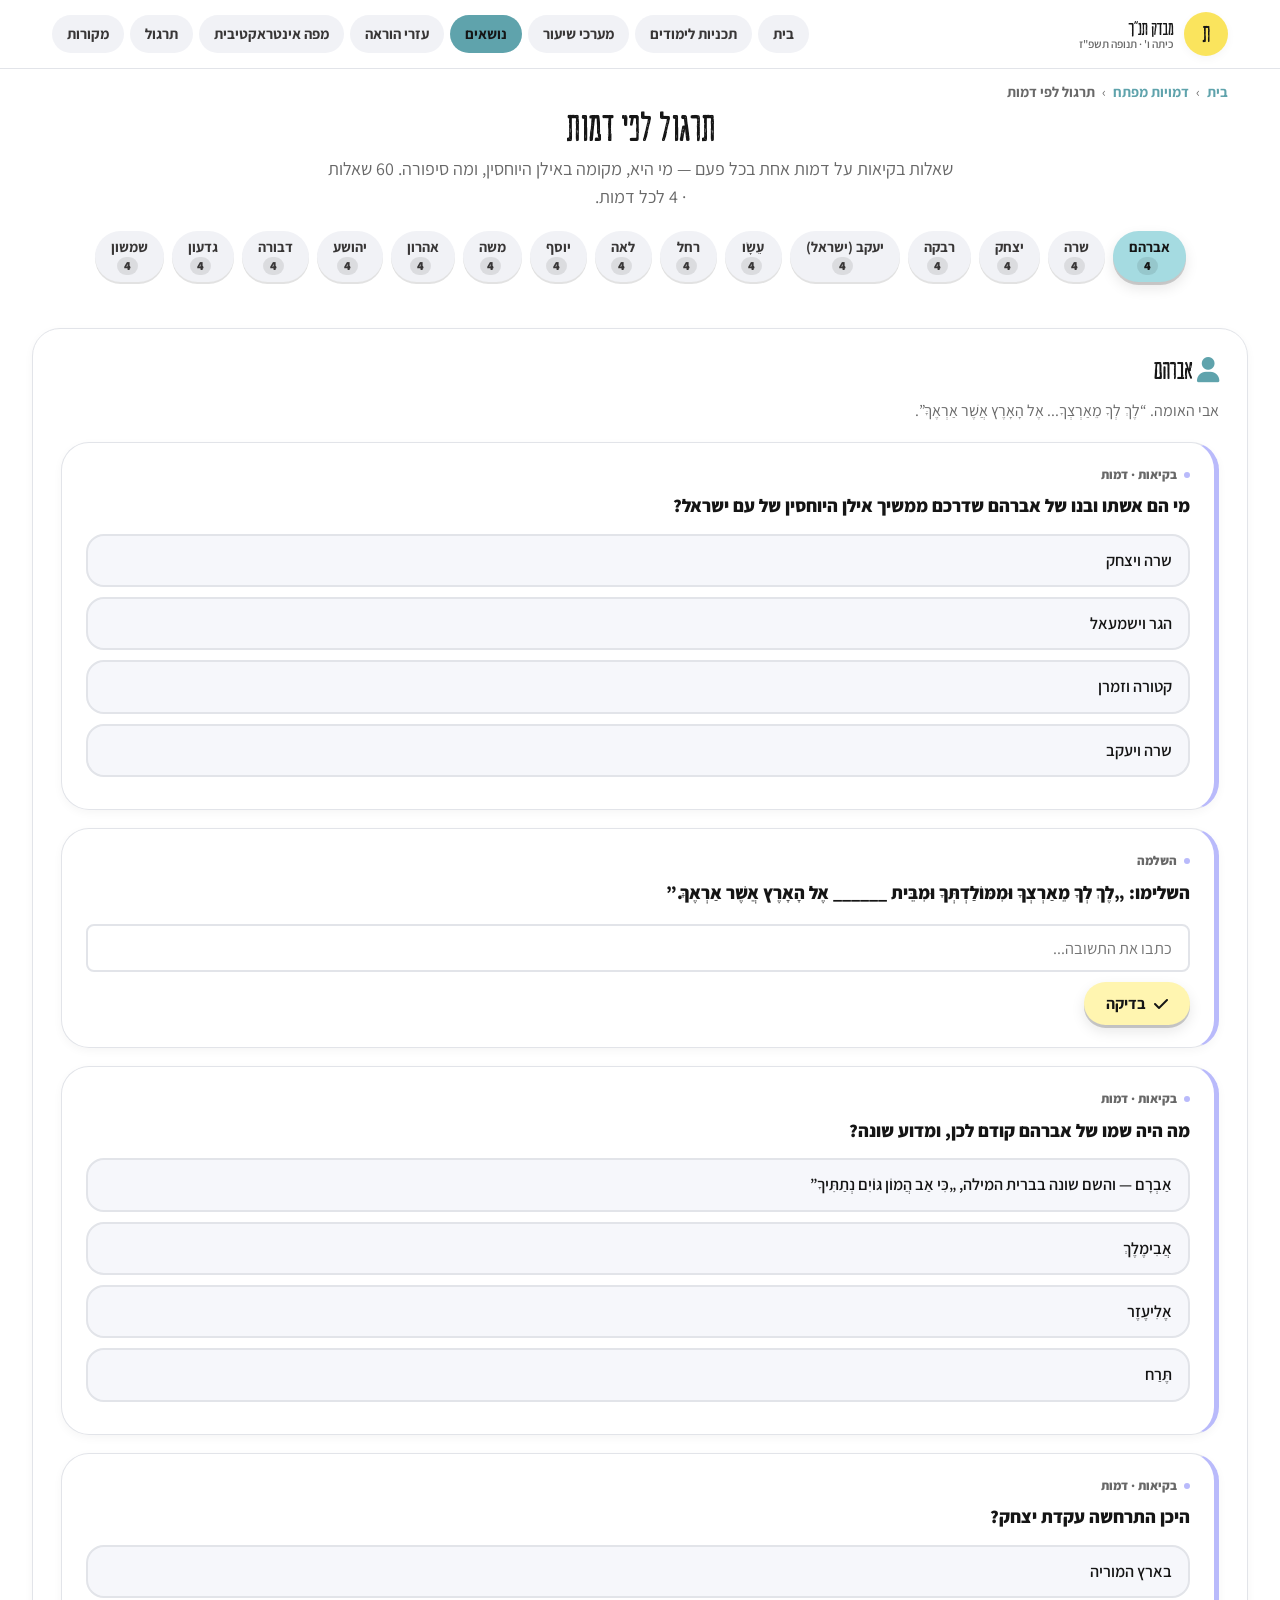
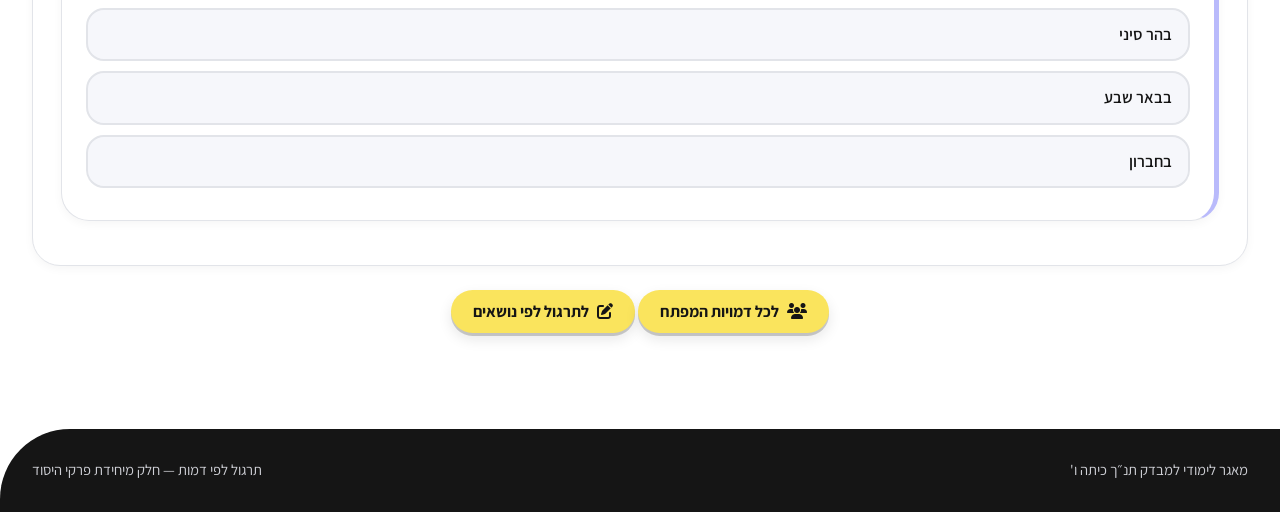
==== commit 363996e7: "Update site: new nav, new home page, tashpaz, ezrim + tochniot" ====
--- a/dmuyot-tirgul.html
+++ b/dmuyot-tirgul.html
@@ -63,7 +63,7 @@
           <h2><i class="fa-solid fa-user" style="color:var(--color-teal-dark)"></i> אברהם</h2>
           <p class="muted">אבי האומה. “לֶךְ לְךָ מֵאַרְצְךָ... אֶל הָאָרֶץ אֲשֶׁר אַרְאֶךָּ”.</p>
           <div class="quiz is-added" data-type="mc" data-explain="שרה ויצחק. לאברהם נולד גם ישמעאל מהגר, אך הברית נמשכת דרך יצחק: „וְאֶת בְּרִיתִי אָקִים אֶת יִצְחָק”.">
-        <div class="tags"><span class="quiz__tag quiz__tag--added">✎ שאלה לתרגול</span><span class="quiz__tag">בקיאות · דמות</span></div>
+        <div class="tags"><span class="quiz__tag">בקיאות · דמות</span></div>
         <p class="quiz__q">מי הם אשתו ובנו של אברהם שדרכם ממשיך אילן היוחסין של עם ישראל?</p>
         <div class="opts">
           <div class="opt" data-correct="true" data-why="נכון. יצחק הוא בנם המשותף של אברהם ושרה, וממנו נמשך הקו: יצחק ← יעקב ← שנים-עשר השבטים.">שרה ויצחק</div>
@@ -75,7 +75,7 @@
       </div>
 
       <div class="quiz is-added" data-type="fill" data-answer="אביך" data-explain="„וּמִבֵּית אָבִיךָ” (בראשית י״ב:א). שלושת השלבים הולכים ומצטמצמים — ארץ, מולדת, בית — וכך מודגש הקושי שבפרידה.">
-        <div class="tags"><span class="quiz__tag quiz__tag--added">✎ שאלה לתרגול</span><span class="quiz__tag">השלמה</span></div>
+        <div class="tags"><span class="quiz__tag">השלמה</span></div>
         <p class="quiz__q">השלימו: „לֶךְ לְךָ מֵאַרְצְךָ וּמִמּוֹלַדְתְּךָ וּמִבֵּית ______ אֶל הָאָרֶץ אֲשֶׁר אַרְאֶךָּ.”</p>
         <input type="text" placeholder="כתבו את התשובה...">
         <button class="btn checkbtn"><i class="fa-solid fa-check"></i> בדיקה</button>
@@ -83,7 +83,7 @@
       </div>
 
       <div class="quiz is-added" data-type="mc" data-explain="„אַבְרָם”. ה׳ שינה את שמו בברית המילה: „כִּי אַב הֲמוֹן גּוֹיִם נְתַתִּיךָ”.">
-        <div class="tags"><span class="quiz__tag quiz__tag--added">✎ שאלה לתרגול</span><span class="quiz__tag">בקיאות · דמות</span></div>
+        <div class="tags"><span class="quiz__tag">בקיאות · דמות</span></div>
         <p class="quiz__q">מה היה שמו של אברהם קודם לכן, ומדוע שונה?</p>
         <div class="opts">
           <div class="opt" data-correct="true" data-why="נכון. גם שרי הפכה לשרה באותו מעמד. שינוי השם מסמן שינוי ייעוד.">אַבְרָם — והשם שונה בברית המילה, „כִּי אַב הֲמוֹן גּוֹיִם נְתַתִּיךָ”</div>
@@ -95,7 +95,7 @@
       </div>
 
       <div class="quiz is-added" data-type="mc" data-explain="„עַל אַחַד הֶהָרִים אֲשֶׁר אֹמַר אֵלֶיךָ” — בארץ המוריה (בראשית כ״ב:ב).">
-        <div class="tags"><span class="quiz__tag quiz__tag--added">✎ שאלה לתרגול</span><span class="quiz__tag">בקיאות · דמות</span></div>
+        <div class="tags"><span class="quiz__tag">בקיאות · דמות</span></div>
         <p class="quiz__q">היכן התרחשה עקדת יצחק?</p>
         <div class="opts">
           <div class="opt" data-correct="true" data-why="נכון. הכתוב אומר „לֶךְ לְךָ אֶל אֶרֶץ הַמֹּרִיָּה”, והמקום נקרא לבסוף „ה' יִרְאֶה”.">בארץ המוריה</div>
@@ -112,7 +112,7 @@
           <h2><i class="fa-solid fa-user" style="color:var(--color-teal-dark)"></i> שרה</h2>
           <p class="muted">אשת אברהם ואם האומה; ילדה את יצחק בזקנתה.</p>
           <div class="quiz is-added" data-type="mc" data-explain="„שָׂרַי”. ה׳ שינה את שמה יחד עם שינוי שמו של אברהם: „לֹא תִקְרָא אֶת שְׁמָהּ שָׂרָי כִּי שָׂרָה שְׁמָהּ”.">
-        <div class="tags"><span class="quiz__tag quiz__tag--added">✎ שאלה לתרגול</span><span class="quiz__tag">בקיאות · דמות</span></div>
+        <div class="tags"><span class="quiz__tag">בקיאות · דמות</span></div>
         <p class="quiz__q">מה היה שמה של שרה קודם לכן?</p>
         <div class="opts">
           <div class="opt" data-correct="true" data-why="נכון. השינוי נעשה באותו מעמד שבו אברם הפך לאברהם, ומיד לאחריו מתבשרת הולדת יצחק.">שָׂרַי</div>
@@ -124,7 +124,7 @@
       </div>
 
       <div class="quiz is-added" data-type="fill" data-answer="יצחק" data-explain="„וַיִּקְרָא אַבְרָהָם אֶת שֶׁם בְּנוֹ... יִצְחָק” — מדרש שם הקושר את השם לצחוק של שרה ושל אברהם כאחד.">
-        <div class="tags"><span class="quiz__tag quiz__tag--added">✎ שאלה לתרגול</span><span class="quiz__tag">השלמה</span></div>
+        <div class="tags"><span class="quiz__tag">השלמה</span></div>
         <p class="quiz__q">„וַתִּצְחַק שָׂרָה בְּקִרְבָּהּ” — ועל שם הצחוק נקרא בנה בשם ______.</p>
         <input type="text" placeholder="כתבו את התשובה...">
         <button class="btn checkbtn"><i class="fa-solid fa-check"></i> בדיקה</button>
@@ -132,7 +132,7 @@
       </div>
 
       <div class="quiz is-added" data-type="mc" data-explain="„וְאִם שָׂרָה הֲבַת תִּשְׁעִים שָׁנָה תֵּלֵד?” (בראשית י״ז:יז) — תשעים.">
-        <div class="tags"><span class="quiz__tag quiz__tag--added">✎ שאלה לתרגול</span><span class="quiz__tag">בקיאות · דמות</span></div>
+        <div class="tags"><span class="quiz__tag">בקיאות · דמות</span></div>
         <p class="quiz__q">בת כמה הייתה שרה כשנולד יצחק?</p>
         <div class="opts">
           <div class="opt" data-correct="true" data-why="נכון. אברהם היה אז בן מאה, ולכן הכתוב מדגיש שהלידה היא נס גמור.">תשעים</div>
@@ -144,7 +144,7 @@
       </div>
 
       <div class="quiz is-added" data-type="mc" data-explain="במערת המכפלה בחברון, שאותה קנה אברהם מעפרון החתי בארבע מאות שקל כסף.">
-        <div class="tags"><span class="quiz__tag quiz__tag--added">✎ שאלה לתרגול</span><span class="quiz__tag">בקיאות · דמות</span></div>
+        <div class="tags"><span class="quiz__tag">בקיאות · דמות</span></div>
         <p class="quiz__q">היכן נקברה שרה?</p>
         <div class="opts">
           <div class="opt" data-correct="true" data-why="נכון. זו רכישת הקרקע הראשונה של אברהם בארץ — „וַיָּקָם שְׂדֵה עֶפְרוֹן... לְאַבְרָהָם לְמִקְנָה”.">במערת המכפלה בחברון</div>
@@ -161,7 +161,7 @@
           <h2><i class="fa-solid fa-user" style="color:var(--color-teal-dark)"></i> יצחק</h2>
           <p class="muted">בנם של אברהם ושרה; אבי יעקב ועשיו.</p>
           <div class="quiz is-added" data-type="mc" data-explain="בנם של אברהם ושרה, ואביהם של יעקב ועשו — הדור האמצעי בשלושת האבות.">
-        <div class="tags"><span class="quiz__tag quiz__tag--added">✎ שאלה לתרגול</span><span class="quiz__tag">בקיאות · דמות</span></div>
+        <div class="tags"><span class="quiz__tag">בקיאות · דמות</span></div>
         <p class="quiz__q">מי היו הוריו של יצחק ומי היו בניו?</p>
         <div class="opts">
           <div class="opt" data-correct="true" data-why="נכון. יצחק הוא החוליה המקשרת בין אברהם ליעקב, ולכן הוא הדור השני של האבות.">הוריו אברהם ושרה, ובניו יעקב ועשו</div>
@@ -173,7 +173,7 @@
       </div>
 
       <div class="quiz is-added" data-type="fill" data-answer="שה" data-explain="„וְאַיֵּה הַשֶּׂה לְעֹלָה” (בראשית כ״ב:ז) — שאלתו התמימה של יצחק, שהיא אחד הרגעים הדרמטיים בסיפור העקדה.">
-        <div class="tags"><span class="quiz__tag quiz__tag--added">✎ שאלה לתרגול</span><span class="quiz__tag">השלמה</span></div>
+        <div class="tags"><span class="quiz__tag">השלמה</span></div>
         <p class="quiz__q">„וַיֹּאמֶר יִצְחָק אֶל אַבְרָהָם אָבִיו... הִנֵּה הָאֵשׁ וְהָעֵצִים, וְאַיֵּה הַ______ לְעֹלָה?”</p>
         <input type="text" placeholder="כתבו את התשובה...">
         <button class="btn checkbtn"><i class="fa-solid fa-check"></i> בדיקה</button>
@@ -181,7 +181,7 @@
       </div>
 
       <div class="quiz is-added" data-type="mc" data-explain="חפירת בארות: „וַיָּשָׁב יִצְחָק וַיַּחְפֹּר אֶת בְּאֵרֹת הַמַּיִם אֲשֶׁר חָפְרוּ בִּימֵי אַבְרָהָם אָבִיו”.">
-        <div class="tags"><span class="quiz__tag quiz__tag--added">✎ שאלה לתרגול</span><span class="quiz__tag">בקיאות · דמות</span></div>
+        <div class="tags"><span class="quiz__tag">בקיאות · דמות</span></div>
         <p class="quiz__q">איזה עיסוק מיוחד לו מספר הכתוב על יצחק בפרק כ״ו?</p>
         <div class="opts">
           <div class="opt" data-correct="true" data-why="נכון. יצחק אף מחזיר להן את שמותיהן המקוריים, ומכאן דמותו כמי שממשיך ומקיים את דרך אביו.">חפירת בארות מים וחידוש הבארות של אביו</div>
@@ -193,7 +193,7 @@
       </div>
 
       <div class="quiz is-added" data-type="mc" data-explain="הוא האב היחיד שלא יצא מן הארץ — ה' אוסר עליו לרדת מצרימה בעת הרעב.">
-        <div class="tags"><span class="quiz__tag quiz__tag--added">✎ שאלה לתרגול</span><span class="quiz__tag">בקיאות · דמות</span></div>
+        <div class="tags"><span class="quiz__tag">בקיאות · דמות</span></div>
         <p class="quiz__q">מה מיוחד ביצחק לעומת אברהם ויעקב?</p>
         <div class="opts">
           <div class="opt" data-correct="true" data-why="נכון. אברהם ירד למצרים ויעקב ירד למצרים ולחרן, ואילו ליצחק נאמר „גּוּר בָּאָרֶץ הַזֹּאת”.">הוא האב היחיד שלא יצא מארץ כנען</div>
@@ -210,7 +210,7 @@
           <h2><i class="fa-solid fa-user" style="color:var(--color-teal-dark)"></i> רבקה</h2>
           <p class="muted">אשת יצחק. השקתה את גמלי עבד אברהם — הסימן שנבחרה.</p>
           <div class="quiz is-added" data-type="mc" data-explain="העבד ביקש סימן — „וְאָמְרָה שְׁתֵה וְגַם גְּמַלֶּיךָ אַשְׁקֶה” (בראשית כ״ד:יד) — ורבקה קיימה אותו מיוזמתה: „גַּם לִגְמַלֶּיךָ אֶשְׁאָב” (כ״ד:יט).">
-        <div class="tags"><span class="quiz__tag quiz__tag--added">✎ שאלה לתרגול</span><span class="quiz__tag">בקיאות · דמות</span></div>
+        <div class="tags"><span class="quiz__tag">בקיאות · דמות</span></div>
         <p class="quiz__q">באיזה סימן נבחרה רבקה להיות אשת יצחק?</p>
         <div class="opts">
           <div class="opt" data-correct="true" data-why="נכון. העבד ביקש סימן של נדיבות יוצאת דופן, ורבקה עוברת אותו ביוזמתה — עשרה גמלים צמאים הם עבודה רבה.">היא השקתה מים גם לעבד וגם לכל גמליו מיוזמתה</div>
@@ -222,7 +222,7 @@
       </div>
 
       <div class="quiz is-added" data-type="mc" data-explain="לבן — שאצלו יעבוד יעקב עשרים שנה וממנו יישא את לאה ורחל.">
-        <div class="tags"><span class="quiz__tag quiz__tag--added">✎ שאלה לתרגול</span><span class="quiz__tag">בקיאות · דמות</span></div>
+        <div class="tags"><span class="quiz__tag">בקיאות · דמות</span></div>
         <p class="quiz__q">מי היה אחיה של רבקה, ומה תפקידו בהמשך הסיפור?</p>
         <div class="opts">
           <div class="opt" data-correct="true" data-why="נכון. הקשר המשפחתי הוא שמכתיב את בריחת יעקב לחרן, אל בית אחי אמו.">לָבָן, שאצלו יעבוד יעקב וממנו יישא את לאה ורחל</div>
@@ -234,7 +234,7 @@
       </div>
 
       <div class="quiz is-added" data-type="fill" data-answer="צעיר" data-explain="„וְרַב יַעֲבֹד צָעִיר” (בראשית כ״ה:כג) — עוד לפני הלידה נודע לרבקה שהבכור ישרת את הצעיר, ויש הרואים בכך את הרקע למעשיה בפרק כ״ז.">
-        <div class="tags"><span class="quiz__tag quiz__tag--added">✎ שאלה לתרגול</span><span class="quiz__tag">השלמה</span></div>
+        <div class="tags"><span class="quiz__tag">השלמה</span></div>
         <p class="quiz__q">הנבואה שנאמרה לרבקה: „שְׁנֵי גוֹיִם בְּבִטְנֵךְ... וְרַב יַעֲבֹד ______.”</p>
         <input type="text" placeholder="כתבו את התשובה...">
         <button class="btn checkbtn"><i class="fa-solid fa-check"></i> בדיקה</button>
@@ -242,7 +242,7 @@
       </div>
 
       <div class="quiz is-added" data-type="mc" data-explain="היא שמעה את דברי יצחק לעשו, יזמה את התחפושת, הכינה את המטעמים ולקחה על עצמה את הסיכון: „עָלַי קִלְלָתְךָ בְּנִי”.">
-        <div class="tags"><span class="quiz__tag quiz__tag--added">✎ שאלה לתרגול</span><span class="quiz__tag">בקיאות · דמות</span></div>
+        <div class="tags"><span class="quiz__tag">בקיאות · דמות</span></div>
         <p class="quiz__q">מה היה תפקידה של רבקה בפרשת הברכות (בראשית כ״ז)?</p>
         <div class="opts">
           <div class="opt" data-correct="true" data-why="נכון. יעקב הוא המבצע, אך רבקה היא המניעה. אמירתה „עָלַי קִלְלָתְךָ בְּנִי” היא שמכריעה את היסוסיו.">היא יזמה את התחפושת, הכינה את המטעמים ולקחה על עצמה את הסיכון</div>
@@ -259,7 +259,7 @@
           <h2><i class="fa-solid fa-user" style="color:var(--color-teal-dark)"></i> יעקב (ישראל)</h2>
           <p class="muted">אבי שנים‑עשר השבטים; אהב את יוסף ועשה לו כתונת פסים.</p>
           <div class="quiz is-added" data-type="mc" data-explain="לאחר המאבק בלילה בנחל יבוק: „כִּי שָׂרִיתָ עִם אֱלֹהִים וְעִם אֲנָשִׁים וַתּוּכָל” (בראשית ל״ב:כט).">
-        <div class="tags"><span class="quiz__tag quiz__tag--added">✎ שאלה לתרגול</span><span class="quiz__tag">בקיאות · דמות</span></div>
+        <div class="tags"><span class="quiz__tag">בקיאות · דמות</span></div>
         <p class="quiz__q">מי נתן ליעקב את השם „יִשְׂרָאֵל”, ומה נימוקו?</p>
         <div class="opts">
           <div class="opt" data-correct="true" data-why="נכון. השם החדש ניתן בדיוק בליל החזרה ארצה, לפני הפגישה עם עשו — סמל לשינוי במעמדו ובזהותו.">„הָאִישׁ” שנאבק עמו בלילה, בנימוק „כִּי שָׂרִיתָ עִם אֱלֹהִים וְעִם אֲנָשִׁים וַתּוּכָל”</div>
@@ -271,7 +271,7 @@
       </div>
 
       <div class="quiz is-added" data-type="fill" data-answer="סלם|סולם" data-explain="„סֻלָּם מֻצָּב אַרְצָה” (בראשית כ״ח:יב) — חלום יעקב בבית אל, בדרכו לחרן.">
-        <div class="tags"><span class="quiz__tag quiz__tag--added">✎ שאלה לתרגול</span><span class="quiz__tag">השלמה</span></div>
+        <div class="tags"><span class="quiz__tag">השלמה</span></div>
         <p class="quiz__q">„וַיַּחֲלֹם וְהִנֵּה ______ מֻצָּב אַרְצָה וְרֹאשׁוֹ מַגִּיעַ הַשָּׁמָיְמָה.”</p>
         <input type="text" placeholder="כתבו את התשובה...">
         <button class="btn checkbtn"><i class="fa-solid fa-check"></i> בדיקה</button>
@@ -279,7 +279,7 @@
       </div>
 
       <div class="quiz is-added" data-type="mc" data-explain="לאה ורחל, ושתי השפחות — בלהה (שפחת רחל) וזלפה (שפחת לאה).">
-        <div class="tags"><span class="quiz__tag quiz__tag--added">✎ שאלה לתרגול</span><span class="quiz__tag">בקיאות · דמות</span></div>
+        <div class="tags"><span class="quiz__tag">בקיאות · דמות</span></div>
         <p class="quiz__q">מארבע נשים נולדו שנים-עשר בני יעקב. מי הן?</p>
         <div class="opts">
           <div class="opt" data-correct="true" data-why="נכון. לאה ילדה שישה, רחל שניים, בלהה שניים וזלפה שניים — יחד שנים-עשר, ומהם שנים-עשר השבטים.">לאה, רחל, בלהה וזלפה</div>
@@ -291,7 +291,7 @@
       </div>
 
       <div class="quiz is-added" data-type="mc" data-explain="עשרים שנה: שבע ושבע בעבור רחל ולאה, ועוד שש בעבור הצאן (בראשית ל״א:מא).">
-        <div class="tags"><span class="quiz__tag quiz__tag--added">✎ שאלה לתרגול</span><span class="quiz__tag">בקיאות · דמות</span></div>
+        <div class="tags"><span class="quiz__tag">בקיאות · דמות</span></div>
         <p class="quiz__q">כמה שנים שהה יעקב אצל לבן, ועל מה?</p>
         <div class="opts">
           <div class="opt" data-correct="true" data-why="נכון. יעקב עצמו מונה זאת בפני לבן: „זֶה לִּי עֶשְׂרִים שָׁנָה בְּבֵיתֶךָ, עֲבַדְתִּיךָ אַרְבַּע עֶשְׂרֵה שָׁנָה בִּשְׁתֵּי בְנֹתֶיךָ וְשֵׁשׁ שָׁנִים בְּצֹאנֶךָ”.">עשרים שנה — ארבע-עשרה בעבור שתי נשותיו ושש בעבור הצאן</div>
@@ -308,7 +308,7 @@
           <h2><i class="fa-solid fa-user" style="color:var(--color-teal-dark)"></i> עֵשָׂו</h2>
           <p class="muted">אחיו התאום של יעקב; מכר לו את הבכורה בנזיד עדשים.</p>
           <div class="quiz is-added" data-type="mc" data-explain="הם אחים תאומים, בניהם של יצחק ורבקה; עשו נולד ראשון.">
-        <div class="tags"><span class="quiz__tag quiz__tag--added">✎ שאלה לתרגול</span><span class="quiz__tag">בקיאות · דמות</span></div>
+        <div class="tags"><span class="quiz__tag">בקיאות · דמות</span></div>
         <p class="quiz__q">מה היחס המשפחתי בין עשו ליעקב?</p>
         <div class="opts">
           <div class="opt" data-correct="true" data-why="נכון. „וְאַחֲרֵי כֵן יָצָא אָחִיו וְיָדוֹ אֹחֶזֶת בַּעֲקֵב עֵשָׂו” — ומכאן השם יעקב.">אחים תאומים, בניהם של יצחק ורבקה, ועשו נולד ראשון</div>
@@ -320,7 +320,7 @@
       </div>
 
       <div class="quiz is-added" data-type="fill" data-answer="אדום" data-explain="„עַל כֵּן קָרָא שְׁמוֹ אֱדוֹם” (בראשית כ״ה:ל) — מדרש שם הקושר בין נזיד העדשים האדום לבין שם העם שיצא מעשו.">
-        <div class="tags"><span class="quiz__tag quiz__tag--added">✎ שאלה לתרגול</span><span class="quiz__tag">השלמה</span></div>
+        <div class="tags"><span class="quiz__tag">השלמה</span></div>
         <p class="quiz__q">„הַלְעִיטֵנִי נָא מִן הָאָדֹם הָאָדֹם הַזֶּה — עַל כֵּן קָרָא שְׁמוֹ ______.”</p>
         <input type="text" placeholder="כתבו את התשובה...">
         <button class="btn checkbtn"><i class="fa-solid fa-check"></i> בדיקה</button>
@@ -328,7 +328,7 @@
       </div>
 
       <div class="quiz is-added" data-type="mc" data-explain="אדום. „וְאֵלֶּה תֹּלְדוֹת עֵשָׂו הוּא אֱדוֹם” (בראשית ל״ו:א).">
-        <div class="tags"><span class="quiz__tag quiz__tag--added">✎ שאלה לתרגול</span><span class="quiz__tag">בקיאות · דמות</span></div>
+        <div class="tags"><span class="quiz__tag">בקיאות · דמות</span></div>
         <p class="quiz__q">איזה עם יצא מעשו?</p>
         <div class="opts">
           <div class="opt" data-correct="true" data-why="נכון. בני אדום יושבים בהר שעיר, ובספר דברים ישראל מצווים שלא להתגרות בהם: „כִּי אָחִיךָ הוּא”.">אֱדוֹם</div>
@@ -340,7 +340,7 @@
       </div>
 
       <div class="quiz is-added" data-type="mc" data-explain="בפיוס: „וַיָּרָץ עֵשָׂו לִקְרָאתוֹ וַיְחַבְּקֵהוּ... וַיִּשָּׁקֵהוּ וַיִּבְכּוּ” (בראשית ל״ג:ד).">
-        <div class="tags"><span class="quiz__tag quiz__tag--added">✎ שאלה לתרגול</span><span class="quiz__tag">בקיאות · דמות</span></div>
+        <div class="tags"><span class="quiz__tag">בקיאות · דמות</span></div>
         <p class="quiz__q">כיצד הסתיימה הפגישה בין יעקב לעשו אחרי עשרים שנה?</p>
         <div class="opts">
           <div class="opt" data-correct="true" data-why="נכון. יעקב חשש מאוד והכין מנחה גדולה, אך הפגישה הסתיימה בחיבוק. לאחר מכן נפרדו לדרכם.">בפיוס — עשו רץ לקראתו, חיבקו ושניהם בכו</div>
@@ -357,7 +357,7 @@
           <h2><i class="fa-solid fa-user" style="color:var(--color-teal-dark)"></i> רחל</h2>
           <p class="muted">אשתו האהובה של יעקב; אמם של יוסף ובנימין.</p>
           <div class="quiz is-added" data-type="mc" data-explain="יוסף ובנימין. רחל מתה בלידת בנימין בדרך אפרתה.">
-        <div class="tags"><span class="quiz__tag quiz__tag--added">✎ שאלה לתרגול</span><span class="quiz__tag">בקיאות · דמות</span></div>
+        <div class="tags"><span class="quiz__tag">בקיאות · דמות</span></div>
         <p class="quiz__q">מי הם בניה של רחל?</p>
         <div class="opts">
           <div class="opt" data-correct="true" data-why="נכון. שניים בלבד מתוך שנים-עשר, ובכל זאת יוסף הוא הדמות המרכזית בסוף ספר בראשית.">יוסף ובנימין</div>
@@ -369,7 +369,7 @@
       </div>
 
       <div class="quiz is-added" data-type="fill" data-answer="אפרתה|אפרת" data-explain="„בְּדֶרֶךְ אֶפְרָתָה הִוא בֵּית לָחֶם” (בראשית ל״ה:יט) — רחל היא היחידה מן האמהות שאינה נקברת במערת המכפלה.">
-        <div class="tags"><span class="quiz__tag quiz__tag--added">✎ שאלה לתרגול</span><span class="quiz__tag">השלמה</span></div>
+        <div class="tags"><span class="quiz__tag">השלמה</span></div>
         <p class="quiz__q">„וַתָּמָת רָחֵל וַתִּקָּבֵר בְּדֶרֶךְ ______ הִוא בֵּית לָחֶם.”</p>
         <input type="text" placeholder="כתבו את התשובה...">
         <button class="btn checkbtn"><i class="fa-solid fa-check"></i> בדיקה</button>
@@ -377,7 +377,7 @@
       </div>
 
       <div class="quiz is-added" data-type="mc" data-explain="בתו של לבן, אחותה הצעירה של לאה, ואשתו האהובה של יעקב.">
-        <div class="tags"><span class="quiz__tag quiz__tag--added">✎ שאלה לתרגול</span><span class="quiz__tag">בקיאות · דמות</span></div>
+        <div class="tags"><span class="quiz__tag">בקיאות · דמות</span></div>
         <p class="quiz__q">מה מקומה של רחל באילן היוחסין?</p>
         <div class="opts">
           <div class="opt" data-correct="true" data-why="נכון. לבן הוא אחי רבקה, ולכן יעקב נושא את בת דודו — בהתאם להנחיית משפחתו.">בת לבן, אחות לאה, ואשת יעקב</div>
@@ -389,7 +389,7 @@
       </div>
 
       <div class="quiz is-added" data-type="mc" data-explain="„וְאָבִיו קָרָא לוֹ בִנְיָמִין” (בראשית ל״ה:יח).">
-        <div class="tags"><span class="quiz__tag quiz__tag--added">✎ שאלה לתרגול</span><span class="quiz__tag">בקיאות · דמות</span></div>
+        <div class="tags"><span class="quiz__tag">בקיאות · דמות</span></div>
         <p class="quiz__q">כיצד קרא יעקב לבן שרחל כינתה „בֶּן אוֹנִי” לפני מותה?</p>
         <div class="opts">
           <div class="opt" data-correct="true" data-why="נכון. רחל קראה לו „בֶּן אוֹנִי” — בן צערי — ויעקב שינה ל„בִנְיָמִין”, שם בעל צליל חיובי.">בִּנְיָמִין</div>
@@ -406,7 +406,7 @@
           <h2><i class="fa-solid fa-user" style="color:var(--color-teal-dark)"></i> לאה</h2>
           <p class="muted">אשתו הראשונה של יעקב; אם ששה מהשבטים ודינה.</p>
           <div class="quiz is-added" data-type="mc" data-explain="שישה בנים — ראובן, שמעון, לוי, יהודה, יששכר וזבולון — וכן בת בשם דינה.">
-        <div class="tags"><span class="quiz__tag quiz__tag--added">✎ שאלה לתרגול</span><span class="quiz__tag">בקיאות · דמות</span></div>
+        <div class="tags"><span class="quiz__tag">בקיאות · דמות</span></div>
         <p class="quiz__q">כמה בנים ילדה לאה ליעקב?</p>
         <div class="opts">
           <div class="opt" data-correct="true" data-why="נכון. לאה היא אם המספר הגדול ביותר של שבטים, ומבניה יצאו שני השבטים המובילים — לוי ויהודה.">שישה בנים, וכן בת בשם דינה</div>
@@ -418,7 +418,7 @@
       </div>
 
       <div class="quiz is-added" data-type="fill" data-answer="רכות" data-explain="„וְעֵינֵי לֵאָה רַכּוֹת” (בראשית כ״ט:יז) — פסוק שנוי בפירושו: יש המבינים חולשה ויש המבינים עדינות, אך בכל אופן הוא מציב ניגוד בינה לבין רחל.">
-        <div class="tags"><span class="quiz__tag quiz__tag--added">✎ שאלה לתרגול</span><span class="quiz__tag">השלמה</span></div>
+        <div class="tags"><span class="quiz__tag">השלמה</span></div>
         <p class="quiz__q">„וְעֵינֵי לֵאָה ______, וְרָחֵל הָיְתָה יְפַת תֹּאַר וִיפַת מַרְאֶה.”</p>
         <input type="text" placeholder="כתבו את התשובה...">
         <button class="btn checkbtn"><i class="fa-solid fa-check"></i> בדיקה</button>
@@ -426,7 +426,7 @@
       </div>
 
       <div class="quiz is-added" data-type="mc" data-explain="לוי — שממנו הכהונה, ויהודה — שממנו המלכות.">
-        <div class="tags"><span class="quiz__tag quiz__tag--added">✎ שאלה לתרגול</span><span class="quiz__tag">בקיאות · דמות</span></div>
+        <div class="tags"><span class="quiz__tag">בקיאות · דמות</span></div>
         <p class="quiz__q">אילו שני שבטים מרכזיים יצאו מבניה של לאה?</p>
         <div class="opts">
           <div class="opt" data-correct="true" data-why="נכון. משה ואהרן הם משבט לוי, ודוד ובית מלכותו משבט יהודה. שני עמודי התווך של העם באים מלאה.">לֵוִי — הכהונה, וִיהוּדָה — המלכות</div>
@@ -438,7 +438,7 @@
       </div>
 
       <div class="quiz is-added" data-type="mc" data-explain="במערת המכפלה — כפי שמעיד יעקב: „שָׁמָּה קָבַרְתִּי אֶת לֵאָה” (בראשית מ״ט:לא).">
-        <div class="tags"><span class="quiz__tag quiz__tag--added">✎ שאלה לתרגול</span><span class="quiz__tag">בקיאות · דמות</span></div>
+        <div class="tags"><span class="quiz__tag">בקיאות · דמות</span></div>
         <p class="quiz__q">היכן נקברה לאה?</p>
         <div class="opts">
           <div class="opt" data-correct="true" data-why="נכון. יעקב מונה בצוואתו את הקבורים שם: אברהם ושרה, יצחק ורבקה, ולאה — ומבקש להיקבר שם בעצמו.">במערת המכפלה בחברון</div>
@@ -455,7 +455,7 @@
           <h2><i class="fa-solid fa-user" style="color:var(--color-teal-dark)"></i> יוסף</h2>
           <p class="muted">חלם חלומות; נמכר לעבד וירד למצרים; סלח לאחיו.</p>
           <div class="quiz is-added" data-type="mc" data-explain="הראשון על אלומות בשדה המשתחוות לאלומתו, והשני על השמש, הירח ואחד-עשר כוכבים המשתחווים לו.">
-        <div class="tags"><span class="quiz__tag quiz__tag--added">✎ שאלה לתרגול</span><span class="quiz__tag">בקיאות · דמות</span></div>
+        <div class="tags"><span class="quiz__tag">בקיאות · דמות</span></div>
         <p class="quiz__q">על מה היו שני חלומותיו של יוסף?</p>
         <div class="opts">
           <div class="opt" data-correct="true" data-why="נכון. שני החלומות נושאים אותו מסר, וההכפלה מלמדת על ודאותו — כפי שיוסף עצמו יאמר לימים על חלומות פרעה.">על אלומות בשדה, ועל השמש הירח ואחד-עשר כוכבים</div>
@@ -467,7 +467,7 @@
       </div>
 
       <div class="quiz is-added" data-type="fill" data-answer="פסים" data-explain="„כְּתֹנֶת פַּסִּים” (בראשית ל״ז:ג) — סימן גלוי להעדפה, והוא שמצית את קנאת האחים.">
-        <div class="tags"><span class="quiz__tag quiz__tag--added">✎ שאלה לתרגול</span><span class="quiz__tag">השלמה</span></div>
+        <div class="tags"><span class="quiz__tag">השלמה</span></div>
         <p class="quiz__q">„וְעָשָׂה לוֹ כְּתֹנֶת ______” — הבגד שנתן יעקב ליוסף.</p>
         <input type="text" placeholder="כתבו את התשובה...">
         <button class="btn checkbtn"><i class="fa-solid fa-check"></i> בדיקה</button>
@@ -475,7 +475,7 @@
       </div>
 
       <div class="quiz is-added" data-type="mc" data-explain="לפוטיפר, „סְרִיס פַּרְעֹה שַׂר הַטַּבָּחִים”.">
-        <div class="tags"><span class="quiz__tag quiz__tag--added">✎ שאלה לתרגול</span><span class="quiz__tag">בקיאות · דמות</span></div>
+        <div class="tags"><span class="quiz__tag">בקיאות · דמות</span></div>
         <p class="quiz__q">למי נמכר יוסף בסופו של דבר במצרים?</p>
         <div class="opts">
           <div class="opt" data-correct="true" data-why="נכון. שם הוא עולה לגדולה בבית, נאסר בעקבות עלילה, ומשם מגיע לבסוף אל פרעה.">לפוטיפר, שר הטבחים של פרעה</div>
@@ -487,7 +487,7 @@
       </div>
 
       <div class="quiz is-added" data-type="mc" data-explain="מנשה ואפרים — ויעקב מאמץ אותם כשבטים בפני עצמם: „אֶפְרַיִם וּמְנַשֶּׁה כִּרְאוּבֵן וְשִׁמְעוֹן יִהְיוּ לִי”.">
-        <div class="tags"><span class="quiz__tag quiz__tag--added">✎ שאלה לתרגול</span><span class="quiz__tag">בקיאות · דמות</span></div>
+        <div class="tags"><span class="quiz__tag">בקיאות · דמות</span></div>
         <p class="quiz__q">מי הם שני בניו של יוסף, ומה מיוחד בהם?</p>
         <div class="opts">
           <div class="opt" data-correct="true" data-why="נכון. לכן במניין הנחלות מופיעים אפרים ומנשה ולא „יוסף”, וכך מגיע מספר הנחלות לשתים-עשרה גם בלי שבט לוי.">מנשה ואפרים — ויעקב עשה אותם לשני שבטים נפרדים</div>
@@ -504,7 +504,7 @@
           <h2><i class="fa-solid fa-user" style="color:var(--color-teal-dark)"></i> משה</h2>
           <p class="muted">הוציא את ישראל ממצרים; קיבל את התורה בהר סיני.</p>
           <div class="quiz is-added" data-type="mc" data-explain="בן עמרם ויוכבד משבט לוי; אחיו אהרן ואחותו מרים.">
-        <div class="tags"><span class="quiz__tag quiz__tag--added">✎ שאלה לתרגול</span><span class="quiz__tag">בקיאות · דמות</span></div>
+        <div class="tags"><span class="quiz__tag">בקיאות · דמות</span></div>
         <p class="quiz__q">מי היו הוריו ואחיו של משה, ומאיזה שבט?</p>
         <div class="opts">
           <div class="opt" data-correct="true" data-why="נכון. „וַיֵּלֶךְ אִישׁ מִבֵּית לֵוִי וַיִּקַּח אֶת בַּת לֵוִי” — שבט לוי הוא שבטם של המנהיג והכהן כאחד.">עמרם ויוכבד משבט לוי; אחיו אהרן ואחותו מרים</div>
@@ -516,7 +516,7 @@
       </div>
 
       <div class="quiz is-added" data-type="fill" data-answer="יתרו" data-explain="„יִתְרוֹ חֹתְנוֹ כֹּהֵן מִדְיָן” (שמות ג׳:א) — בדרכו עם הצאן הוא מגיע אל חורב ורואה את הסנה.">
-        <div class="tags"><span class="quiz__tag quiz__tag--added">✎ שאלה לתרגול</span><span class="quiz__tag">השלמה</span></div>
+        <div class="tags"><span class="quiz__tag">השלמה</span></div>
         <p class="quiz__q">„וּמֹשֶׁה הָיָה רֹעֶה אֶת צֹאן ______ חֹתְנוֹ, כֹּהֵן מִדְיָן.”</p>
         <input type="text" placeholder="כתבו את התשובה...">
         <button class="btn checkbtn"><i class="fa-solid fa-check"></i> בדיקה</button>
@@ -524,7 +524,7 @@
       </div>
 
       <div class="quiz is-added" data-type="mc" data-explain="בשל מעשה מי מריבה — הוא הכה בסלע במקום לדבר אליו (במדבר כ׳).">
-        <div class="tags"><span class="quiz__tag quiz__tag--added">✎ שאלה לתרגול</span><span class="quiz__tag">בקיאות · דמות</span></div>
+        <div class="tags"><span class="quiz__tag">בקיאות · דמות</span></div>
         <p class="quiz__q">מדוע לא נכנס משה לארץ ישראל?</p>
         <div class="opts">
           <div class="opt" data-correct="true" data-why="נכון. ה׳ אומר „יַעַן לֹא הֶאֱמַנְתֶּם בִּי לְהַקְדִּישֵׁנִי לְעֵינֵי בְּנֵי יִשְׂרָאֵל, לָכֵן לֹא תָבִיאוּ אֶת הַקָּהָל הַזֶּה”.">בשל מעשה מי מריבה, שבו הכה בסלע במקום לדבר אליו</div>
@@ -536,7 +536,7 @@
       </div>
 
       <div class="quiz is-added" data-type="mc" data-explain="בהר נבו שבארץ מואב, „וְלֹא יָדַע אִישׁ אֶת קְבֻרָתוֹ עַד הַיּוֹם הַזֶּה” (דברים ל״ד).">
-        <div class="tags"><span class="quiz__tag quiz__tag--added">✎ שאלה לתרגול</span><span class="quiz__tag">בקיאות · דמות</span></div>
+        <div class="tags"><span class="quiz__tag">בקיאות · דמות</span></div>
         <p class="quiz__q">היכן מת משה ומה נאמר על קבורתו?</p>
         <div class="opts">
           <div class="opt" data-correct="true" data-why="נכון. הוא רואה את הארץ מנגד ואינו נכנס אליה, וספר דברים נחתם בכך.">בהר נבו בארץ מואב, ואיש אינו יודע את מקום קבורתו</div>
@@ -553,7 +553,7 @@
           <h2><i class="fa-solid fa-user" style="color:var(--color-teal-dark)"></i> אהרון</h2>
           <p class="muted">אחיו של משה; הכהן הראשון ודוברו של משה.</p>
           <div class="quiz is-added" data-type="mc" data-explain="הכהן הגדול הראשון — הוא ובניו נבחרו לכהונה, „וְאַתָּה הַקְרֵב אֵלֶיךָ אֶת אַהֲרֹן אָחִיךָ... לְכַהֲנוֹ לִי”.">
-        <div class="tags"><span class="quiz__tag quiz__tag--added">✎ שאלה לתרגול</span><span class="quiz__tag">בקיאות · דמות</span></div>
+        <div class="tags"><span class="quiz__tag">בקיאות · דמות</span></div>
         <p class="quiz__q">מה היה תפקידו של אהרן?</p>
         <div class="opts">
           <div class="opt" data-correct="true" data-why="נכון. מאהרן והלאה הכהונה עוברת בירושה לצאצאיו, ומכאן „כהן” כמעמד.">הכהן הגדול הראשון</div>
@@ -565,7 +565,7 @@
       </div>
 
       <div class="quiz is-added" data-type="mc" data-explain="הוא היה פיו ודוברו של משה: „הוּא יִהְיֶה לְּךָ לְפֶה וְאַתָּה תִּהְיֶה לּוֹ לֵאלֹהִים” (שמות ד׳:טז).">
-        <div class="tags"><span class="quiz__tag quiz__tag--added">✎ שאלה לתרגול</span><span class="quiz__tag">בקיאות · דמות</span></div>
+        <div class="tags"><span class="quiz__tag">בקיאות · דמות</span></div>
         <p class="quiz__q">מה היה תפקידו של אהרן מול פרעה?</p>
         <div class="opts">
           <div class="opt" data-correct="true" data-why="נכון. משה מסרב בטענת קושי בדיבור, וה׳ ממנה את אהרן לדובר. אהרן גם מבצע כמה מן האותות והמכות.">הוא דיבר בשם משה, שאמר על עצמו „כְּבַד פֶּה וּכְבַד לָשׁוֹן אָנֹכִי”</div>
@@ -577,7 +577,7 @@
       </div>
 
       <div class="quiz is-added" data-type="fill" data-answer="שמרך" data-explain="„יְבָרֶכְךָ ה' וְיִשְׁמְרֶךָ” (במדבר ו׳:כד) — הפסוק הראשון מתוך שלושת פסוקי ברכת כהנים שנמסרו לאהרן ולבניו.">
-        <div class="tags"><span class="quiz__tag quiz__tag--added">✎ שאלה לתרגול</span><span class="quiz__tag">השלמה</span></div>
+        <div class="tags"><span class="quiz__tag">השלמה</span></div>
         <p class="quiz__q">ברכת כהנים: „יְבָרֶכְךָ ה' וְיִ______.”</p>
         <input type="text" placeholder="כתבו את התשובה...">
         <button class="btn checkbtn"><i class="fa-solid fa-check"></i> בדיקה</button>
@@ -585,7 +585,7 @@
       </div>
 
       <div class="quiz is-added" data-type="mc" data-explain="העם התאסף עליו ודרש „עֲשֵׂה לָנוּ אֱלֹהִים”, והוא אסף את הזהב ועשה את העגל — ואף בנה מזבח והכריז על חג לה'.">
-        <div class="tags"><span class="quiz__tag quiz__tag--added">✎ שאלה לתרגול</span><span class="quiz__tag">בקיאות · דמות</span></div>
+        <div class="tags"><span class="quiz__tag">בקיאות · דמות</span></div>
         <p class="quiz__q">מה היה חלקו של אהרן במעשה העגל?</p>
         <div class="opts">
           <div class="opt" data-correct="true" data-why="נכון. כשמשה מוכיח אותו הוא משיב „אַתָּה יָדַעְתָּ אֶת הָעָם כִּי בְרָע הוּא”. חלק מן המפרשים רואים בבניית המזבח ובדחיית החג ליום המחרת ניסיון להשהות את העם.">הוא נכנע ללחץ העם, אסף את הזהב ועשה את העגל</div>
@@ -602,7 +602,7 @@
           <h2><i class="fa-solid fa-user" style="color:var(--color-teal-dark)"></i> יהושע</h2>
           <p class="muted">יורשו של משה; הכניס את העם לארץ וכבש אותה.</p>
           <div class="quiz is-added" data-type="mc" data-explain="יהושע בן נון, משבט אפרים.">
-        <div class="tags"><span class="quiz__tag quiz__tag--added">✎ שאלה לתרגול</span><span class="quiz__tag">בקיאות · דמות</span></div>
+        <div class="tags"><span class="quiz__tag">בקיאות · דמות</span></div>
         <p class="quiz__q">בן מי היה יהושע ומאיזה שבט?</p>
         <div class="opts">
           <div class="opt" data-correct="true" data-why="נכון. אפרים הוא בנו של יוסף, ולכן מנהיג הכיבוש בא דווקא מבית יוסף.">בן נוּן, משבט אפרים</div>
@@ -614,7 +614,7 @@
       </div>
 
       <div class="quiz is-added" data-type="mc" data-explain="משרתו של משה, מפקד הקרב בעמלק, ואחד משנים-עשר המרגלים — שרק הוא וכלב הביאו דיווח טוב על הארץ.">
-        <div class="tags"><span class="quiz__tag quiz__tag--added">✎ שאלה לתרגול</span><span class="quiz__tag">בקיאות · דמות</span></div>
+        <div class="tags"><span class="quiz__tag">בקיאות · דמות</span></div>
         <p class="quiz__q">מה היו תפקידיו של יהושע לפני שהפך למנהיג?</p>
         <div class="opts">
           <div class="opt" data-correct="true" data-why="נכון. „וּמְשָׁרְתוֹ יְהוֹשֻׁעַ בִּן נוּן נַעַר לֹא יָמִישׁ מִתּוֹךְ הָאֹהֶל”, ומתוך שנים-עשר המרגלים רק הוא וכלב נותרו בחיים ונכנסו לארץ.">משרתו של משה, ואחד משנים-עשר המרגלים</div>
@@ -626,7 +626,7 @@
       </div>
 
       <div class="quiz is-added" data-type="fill" data-answer="אמץ" data-explain="„חֲזַק וֶאֱמָץ” — ציווי שה׳ חוזר עליו שלוש פעמים בפרק א׳ (ו, ז, ט) והעם חוזר עליו בסופו (יח), ומדגיש שהמנהיגות דורשת אומץ, ובעיקר נאמנות לתורה.">
-        <div class="tags"><span class="quiz__tag quiz__tag--added">✎ שאלה לתרגול</span><span class="quiz__tag">השלמה</span></div>
+        <div class="tags"><span class="quiz__tag">השלמה</span></div>
         <p class="quiz__q">הציווי החוזר ליהושע בפרק א׳: „חֲזַק וֶ______.”</p>
         <input type="text" placeholder="כתבו את התשובה...">
         <button class="btn checkbtn"><i class="fa-solid fa-check"></i> בדיקה</button>
@@ -634,7 +634,7 @@
       </div>
 
       <div class="quiz is-added" data-type="mc" data-explain="אסף את כל השבטים לשכם וכרת שם ברית: „וַיִּכְרֹת יְהוֹשֻׁעַ בְּרִית לָעָם בַּיּוֹם הַהוּא, וַיָּשֶׂם לוֹ חֹק וּמִשְׁפָּט בִּשְׁכֶם” (יהושע כ״ד:כה).">
-        <div class="tags"><span class="quiz__tag quiz__tag--added">✎ שאלה לתרגול</span><span class="quiz__tag">בקיאות · דמות</span></div>
+        <div class="tags"><span class="quiz__tag">בקיאות · דמות</span></div>
         <p class="quiz__q">מה עשה יהושע בסוף ימיו?</p>
         <div class="opts">
           <div class="opt" data-correct="true" data-why="נכון. שם נאמר גם „וְאָנֹכִי וּבֵיתִי נַעֲבֹד אֶת ה'”, והעם מצהיר „חָלִילָה לָּנוּ מֵעֲזֹב אֶת ה'”.">כינס את השבטים בשכם וכרת עמם ברית</div>
@@ -651,7 +651,7 @@
           <h2><i class="fa-solid fa-user" style="color:var(--color-teal-dark)"></i> דבורה</h2>
           <p class="muted">נביאה ושופטת; עם ברק ניצחה את סיסרא.</p>
           <div class="quiz is-added" data-type="mc" data-explain="„וּדְבוֹרָה אִשָּׁה נְבִיאָה... הִיא שֹׁפְטָה אֶת יִשְׂרָאֵל בָּעֵת הַהִיא” — נביאה ושופטת.">
-        <div class="tags"><span class="quiz__tag quiz__tag--added">✎ שאלה לתרגול</span><span class="quiz__tag">בקיאות · דמות</span></div>
+        <div class="tags"><span class="quiz__tag">בקיאות · דמות</span></div>
         <p class="quiz__q">מה היו תפקידיה של דבורה?</p>
         <div class="opts">
           <div class="opt" data-correct="true" data-why="נכון. היא הדמות הנשית היחידה ברשימת השופטים, ומשלבת שני תפקידים: נבואה ושיפוט.">נביאה ושופטת, שישבה תחת „תֹּמֶר דְּבוֹרָה” ובני ישראל עלו אליה למשפט</div>
@@ -663,7 +663,7 @@
       </div>
 
       <div class="quiz is-added" data-type="mc" data-explain="ברק בן אבינועם. הוא התנה: „אִם תֵּלְכִי עִמִּי וְהָלָכְתִּי, וְאִם לֹא תֵלְכִי עִמִּי לֹא אֵלֵךְ”.">
-        <div class="tags"><span class="quiz__tag quiz__tag--added">✎ שאלה לתרגול</span><span class="quiz__tag">בקיאות · דמות</span></div>
+        <div class="tags"><span class="quiz__tag">בקיאות · דמות</span></div>
         <p class="quiz__q">את מי קראה דבורה להוביל את הצבא, ומה היה תנאו?</p>
         <div class="opts">
           <div class="opt" data-correct="true" data-why="נכון. דבורה נענית, אך אומרת לו שהתפארת לא תהיה שלו: „כִּי בְיַד אִשָּׁה יִמְכֹּר ה' אֶת סִיסְרָא”.">ברק בן אבינועם, שהתנה שילך רק אם דבורה תלך עמו</div>
@@ -675,7 +675,7 @@
       </div>
 
       <div class="quiz is-added" data-type="fill" data-answer="ברק" data-explain="„וַתָּשַׁר דְּבוֹרָה וּבָרָק בֶּן אֲבִינֹעַם” (שופטים ה׳:א) — פתיחת „שירת דבורה”, אחת השירות העתיקות בתנ״ך.">
-        <div class="tags"><span class="quiz__tag quiz__tag--added">✎ שאלה לתרגול</span><span class="quiz__tag">השלמה</span></div>
+        <div class="tags"><span class="quiz__tag">השלמה</span></div>
         <p class="quiz__q">„וַתָּשַׁר דְּבוֹרָה וּ______ בֶּן אֲבִינֹעַם בַּיּוֹם הַהוּא.”</p>
         <input type="text" placeholder="כתבו את התשובה...">
         <button class="btn checkbtn"><i class="fa-solid fa-check"></i> בדיקה</button>
@@ -683,7 +683,7 @@
       </div>
 
       <div class="quiz is-added" data-type="mc" data-explain="יעל אשת חבר הקיני, שנעצה יתד ברקתו באוהלה (שופטים ד׳:כא).">
-        <div class="tags"><span class="quiz__tag quiz__tag--added">✎ שאלה לתרגול</span><span class="quiz__tag">בקיאות · דמות</span></div>
+        <div class="tags"><span class="quiz__tag">בקיאות · דמות</span></div>
         <p class="quiz__q">מי הרג בסופו של דבר את סיסרא?</p>
         <div class="opts">
           <div class="opt" data-correct="true" data-why="נכון. כך התקיים מה שאמרה דבורה לברק מראש — „בְּיַד אִשָּׁה יִמְכֹּר ה' אֶת סִיסְרָא”.">יעל אשת חבר הקיני</div>
@@ -700,7 +700,7 @@
           <h2><i class="fa-solid fa-user" style="color:var(--color-teal-dark)"></i> גדעון</h2>
           <p class="muted">שופט; ניצח את מדיין עם 300 לוחמים בלבד.</p>
           <div class="quiz is-added" data-type="mc" data-explain="משבט מנשה, בן יואש, מעפרה. „הִנֵּה אַלְפִּי הַדַּל בִּמְנַשֶּׁה וְאָנֹכִי הַצָּעִיר בְּבֵית אָבִי”.">
-        <div class="tags"><span class="quiz__tag quiz__tag--added">✎ שאלה לתרגול</span><span class="quiz__tag">בקיאות · דמות</span></div>
+        <div class="tags"><span class="quiz__tag">בקיאות · דמות</span></div>
         <p class="quiz__q">מאיזה שבט היה גדעון, ומהיכן?</p>
         <div class="opts">
           <div class="opt" data-correct="true" data-why="נכון. הוא מציג את עצמו כקטן שבמשפחה הדלה שבשבט — נוסחה חוזרת בתנ״ך של מנהיג הנבחר דווקא מן השוליים.">משבט מנשה, בן יואש, מעפרה</div>
@@ -712,7 +712,7 @@
       </div>
 
       <div class="quiz is-added" data-type="mc" data-explain="בשלוש מאות. ה' צמצם את הצבא „פֶּן יִתְפָּאֵר עָלַי יִשְׂרָאֵל לֵאמֹר יָדִי הוֹשִׁיעָה לִּי”.">
-        <div class="tags"><span class="quiz__tag quiz__tag--added">✎ שאלה לתרגול</span><span class="quiz__tag">בקיאות · דמות</span></div>
+        <div class="tags"><span class="quiz__tag">בקיאות · דמות</span></div>
         <p class="quiz__q">בכמה לוחמים ניצח גדעון את מדין, ומדוע דווקא כך?</p>
         <div class="opts">
           <div class="opt" data-correct="true" data-why="נכון. שני סינונים מצמצמים את הצבא משנים ושלושים אלף לשלוש מאות: תחילה היראים, ואחר כך המלקקים מן המים.">בשלוש מאות — כדי שלא יאמרו „יָדִי הוֹשִׁיעָה לִּי”</div>
@@ -724,7 +724,7 @@
       </div>
 
       <div class="quiz is-added" data-type="fill" data-answer="ירבעל" data-explain="„וַיִּקְרָא לוֹ בַיּוֹם הַהוּא יְרֻבַּעַל, לֵאמֹר: יָרֶב בּוֹ הַבַּעַל” (שופטים ו׳:לב). בשם זה הוא מכונה גם בפרק ט׳, בסיפור אבימלך.">
-        <div class="tags"><span class="quiz__tag quiz__tag--added">✎ שאלה לתרגול</span><span class="quiz__tag">השלמה</span></div>
+        <div class="tags"><span class="quiz__tag">השלמה</span></div>
         <p class="quiz__q">שמו השני של גדעון, שניתן לו אחרי שנתץ את מזבח הבעל: ______</p>
         <input type="text" placeholder="כתבו את התשובה...">
         <button class="btn checkbtn"><i class="fa-solid fa-check"></i> בדיקה</button>
@@ -732,7 +732,7 @@
       </div>
 
       <div class="quiz is-added" data-type="mc" data-explain="„לֹא אֶמְשֹׁל אֲנִי בָּכֶם וְלֹא יִמְשֹׁל בְּנִי בָּכֶם — ה' יִמְשֹׁל בָּכֶם” (שופטים ח׳:כג).">
-        <div class="tags"><span class="quiz__tag quiz__tag--added">✎ שאלה לתרגול</span><span class="quiz__tag">בקיאות · דמות</span></div>
+        <div class="tags"><span class="quiz__tag">בקיאות · דמות</span></div>
         <p class="quiz__q">מה השיב גדעון כשביקשו ממנו למלוך?</p>
         <div class="opts">
           <div class="opt" data-correct="true" data-why="נכון. זו הצהרה רעיונית חשובה בספר שופטים. אף על פי כן, בנו אבימלך יתפוס מלוכה בכוח בפרק הבא.">הוא סירב ואמר „ה' יִמְשֹׁל בָּכֶם”</div>
@@ -749,7 +749,7 @@
           <h2><i class="fa-solid fa-user" style="color:var(--color-teal-dark)"></i> שמשון</h2>
           <p class="muted">נזיר מבטן; נלחם בפלשתים בכוחו העצום.</p>
           <div class="quiz is-added" data-type="mc" data-explain="משבט דן, בנו של מנוח מצרעה.">
-        <div class="tags"><span class="quiz__tag quiz__tag--added">✎ שאלה לתרגול</span><span class="quiz__tag">בקיאות · דמות</span></div>
+        <div class="tags"><span class="quiz__tag">בקיאות · דמות</span></div>
         <p class="quiz__q">מאיזה שבט היה שמשון, ומיהו אביו?</p>
         <div class="opts">
           <div class="opt" data-correct="true" data-why="נכון. מיקומו קובע את סיפורו: נחלת דן גובלת בפלשתים, ולכן כל מאבקיו הם מולם.">משבט דן, בן מנוח מצרעה</div>
@@ -761,7 +761,7 @@
       </div>
 
       <div class="quiz is-added" data-type="mc" data-explain="אדם המקדיש עצמו לה': אסור עליו לגלח את שערו, לשתות יין ומשקה משכר, ולהיטמא למת (במדבר ו׳).">
-        <div class="tags"><span class="quiz__tag quiz__tag--added">✎ שאלה לתרגול</span><span class="quiz__tag">בקיאות · דמות</span></div>
+        <div class="tags"><span class="quiz__tag">בקיאות · דמות</span></div>
         <p class="quiz__q">מהו „נזיר”, ומה נאסר על שמשון?</p>
         <div class="opts">
           <div class="opt" data-correct="true" data-why="נכון. שמשון אומר על עצמו „כִּי נְזִיר אֱלֹהִים אֲנִי מִבֶּטֶן אִמִּי” (שופטים ט״ז:יז), כלומר מלידה ולא מבחירה — ואיסור הגילוח הוא שיהיה מוקד הסיפור עם דלילה.">אדם המקדיש עצמו לה׳ — ואסור עליו גילוח, יין וטומאת מת</div>
@@ -773,7 +773,7 @@
       </div>
 
       <div class="quiz is-added" data-type="fill" data-answer="מתוק" data-explain="„וּמֵעַז יָצָא מָתוֹק” (שופטים י״ד:יד) — החידה מתייחסת לדבש שמצא בגוויית האריה שקרע.">
-        <div class="tags"><span class="quiz__tag quiz__tag--added">✎ שאלה לתרגול</span><span class="quiz__tag">השלמה</span></div>
+        <div class="tags"><span class="quiz__tag">השלמה</span></div>
         <p class="quiz__q">חידת שמשון: „מֵהָאֹכֵל יָצָא מַאֲכָל, וּמֵעַז יָצָא ______.”</p>
         <input type="text" placeholder="כתבו את התשובה...">
         <button class="btn checkbtn"><i class="fa-solid fa-check"></i> בדיקה</button>
@@ -781,7 +781,7 @@
       </div>
 
       <div class="quiz is-added" data-type="mc" data-explain="עשרים שנה — נתון החוזר פעמיים, בסוף פרק ט״ו ובסוף פרק ט״ז.">
-        <div class="tags"><span class="quiz__tag quiz__tag--added">✎ שאלה לתרגול</span><span class="quiz__tag">בקיאות · דמות</span></div>
+        <div class="tags"><span class="quiz__tag">בקיאות · דמות</span></div>
         <p class="quiz__q">כמה שנים שפט שמשון את ישראל?</p>
         <div class="opts">
           <div class="opt" data-correct="true" data-why="נכון. „וְהוּא שָׁפַט אֶת יִשְׂרָאֵל עֶשְׂרִים שָׁנָה”. שים לב שלא נאמר עליו „וַתִּשְׁקֹט הָאָרֶץ”, בשונה משופטים אחרים.">עשרים שנה</div>
--- a/tanakh.css
+++ b/tanakh.css
@@ -547,3 +547,36 @@
 .topic-count{display:inline-flex;align-items:center;gap:7px;background:var(--color-teal-bg);
   color:var(--color-teal-dark);font-weight:800;font-size:.9rem;padding:5px 13px;
   border-radius:var(--radius-pill);margin:2px 0 12px;}
+
+/* ---------- סיפורי היסוד — כרטיסי ספרים + נושאים נפתחים ---------- */
+.bookgrid{display:grid;gap:14px;margin:16px 0;}
+.bookcard{border:1px solid var(--color-line);border-radius:var(--radius-md);overflow:hidden;background:var(--color-bg);box-shadow:var(--shadow-sm);}
+.bookcard__head{background:var(--color-teal-bg);padding:11px 15px;display:flex;align-items:baseline;gap:10px;flex-wrap:wrap;}
+.bookcard__head b{font-family:var(--font-display);font-weight:700;font-size:1.5rem;color:var(--color-ink);line-height:1.1;}
+.bookcard__head span{font-family:var(--font-sans);font-size:.85rem;font-weight:700;color:var(--color-teal-dark);}
+details.topic{border-top:1px solid var(--color-line);}
+details.topic summary{cursor:pointer;padding:11px 15px;font-weight:700;color:var(--color-ink);display:flex;align-items:center;gap:10px;list-style:none;}
+details.topic summary::-webkit-details-marker{display:none;}
+details.topic summary::after{content:"";width:9px;height:9px;border-left:2px solid var(--color-teal-dark);border-bottom:2px solid var(--color-teal-dark);transform:rotate(-45deg);flex:none;transition:transform .2s ease;order:-1;}
+details.topic[open] summary::after{transform:rotate(135deg);}
+details.topic summary:hover{background:var(--color-bg-soft);}
+details.topic[open] summary{background:var(--color-bg-soft);}
+.topic__body{padding:2px 15px 14px;color:var(--color-ink-soft);font-size:.96rem;line-height:1.65;}
+.topic__body .topic__src{display:block;color:var(--color-teal-dark);font-weight:800;font-size:.82rem;margin-bottom:5px;}
+.topic__body p{margin:.35em 0 0;}
+
+/* קרא עוד — סיכום מורחב */
+details.topic summary{justify-content:flex-start;}
+.bookcard{max-width:820px;}
+.bookcard__head{justify-content:flex-start;}
+.topic__long{border-top:1px dashed var(--color-line);margin-top:12px;padding-top:12px;}
+.topic__long h4{font-family:var(--font-display);font-weight:700;font-size:1.2rem;color:var(--color-ink);margin:14px 0 4px;}
+.topic__long h4:first-child{margin-top:0;}
+.topic__long p{margin:.4em 0;}
+.topic__long ul{margin:.4em 0 .4em 0;padding-inline-start:0;padding-inline-end:20px;}
+.topic__long li{margin:.25em 0;}
+.topic__long .q{background:var(--color-teal-bg);border-radius:var(--radius-md);padding:9px 13px;margin:.6em 0;font-weight:600;}
+button.readmore{margin-top:12px;background:var(--color-bg);border:1px solid var(--color-teal-dark);color:var(--color-teal-dark);
+  font-family:var(--font-sans);font-weight:700;font-size:.92rem;padding:7px 16px;border-radius:20px;cursor:pointer;display:inline-flex;align-items:center;gap:7px;}
+button.readmore:hover{background:var(--color-teal-bg);}
+button.readmore.is-open{background:var(--color-teal-bg);}
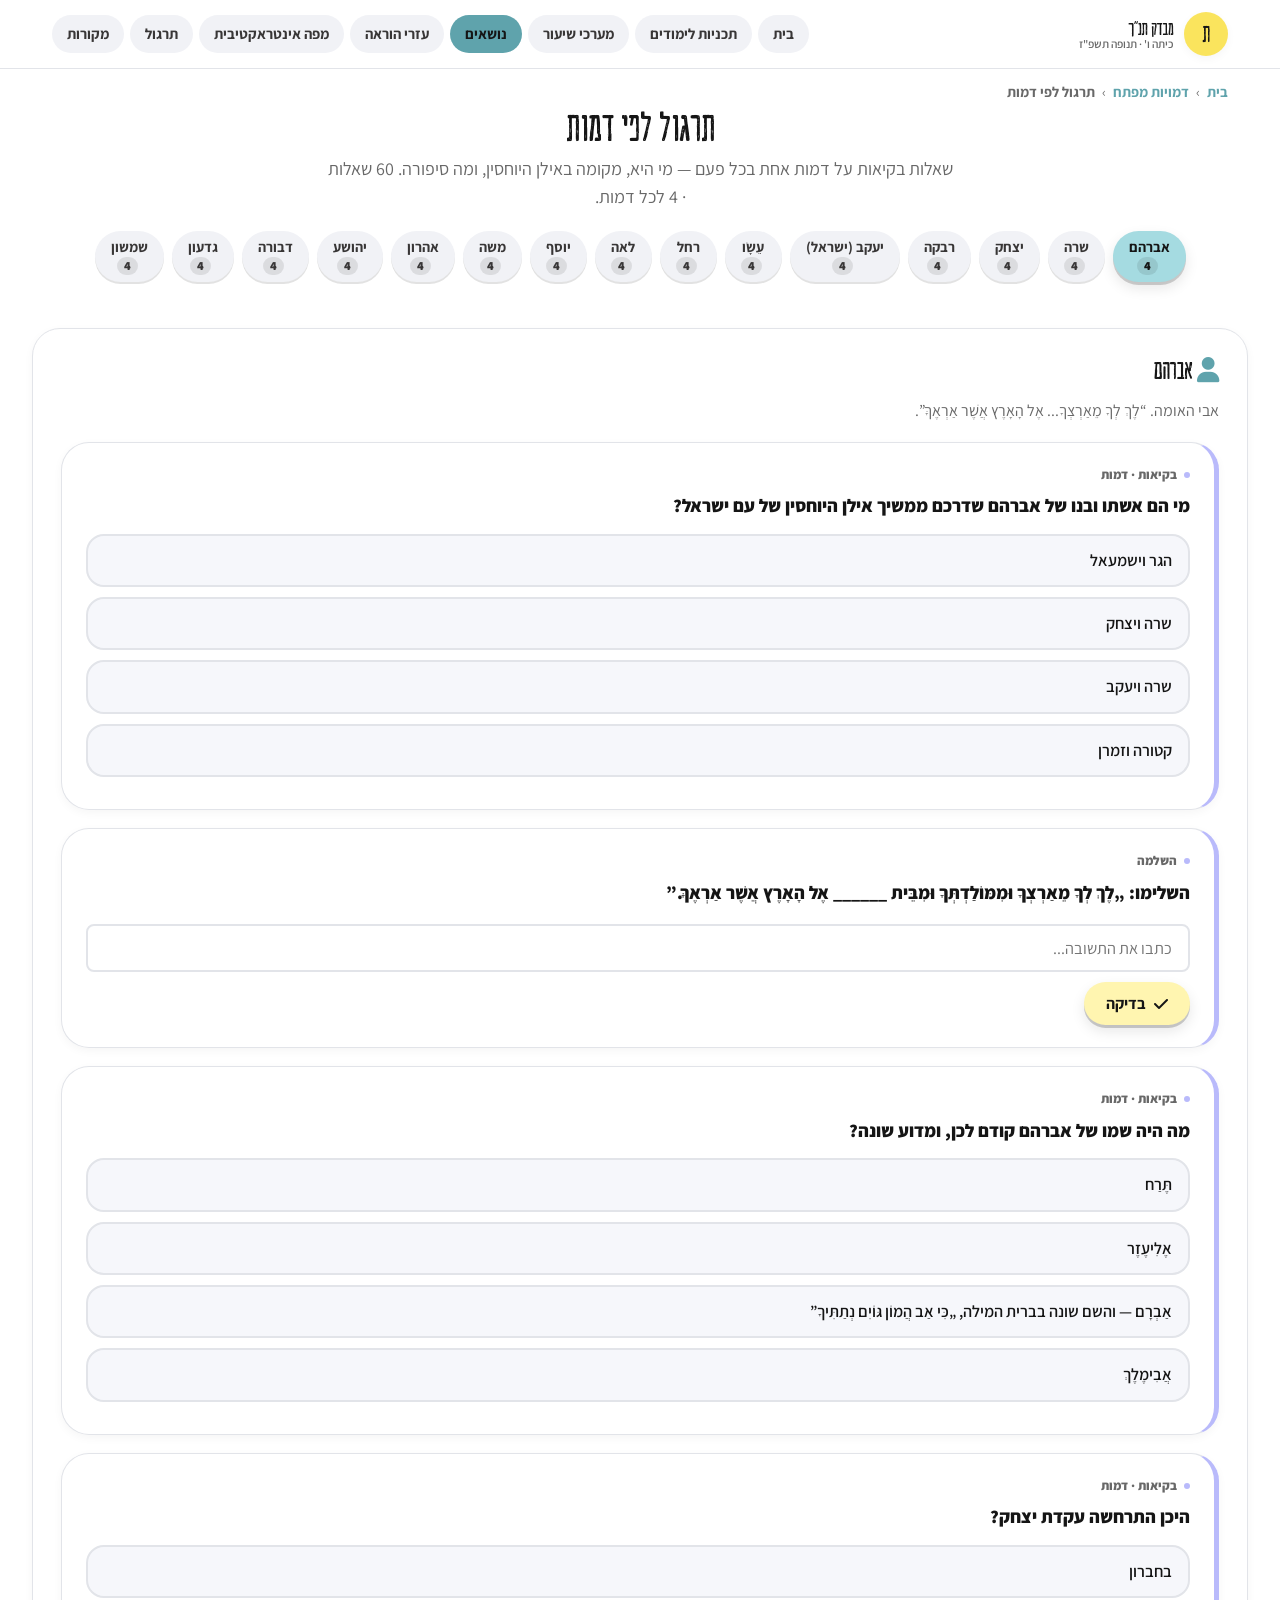
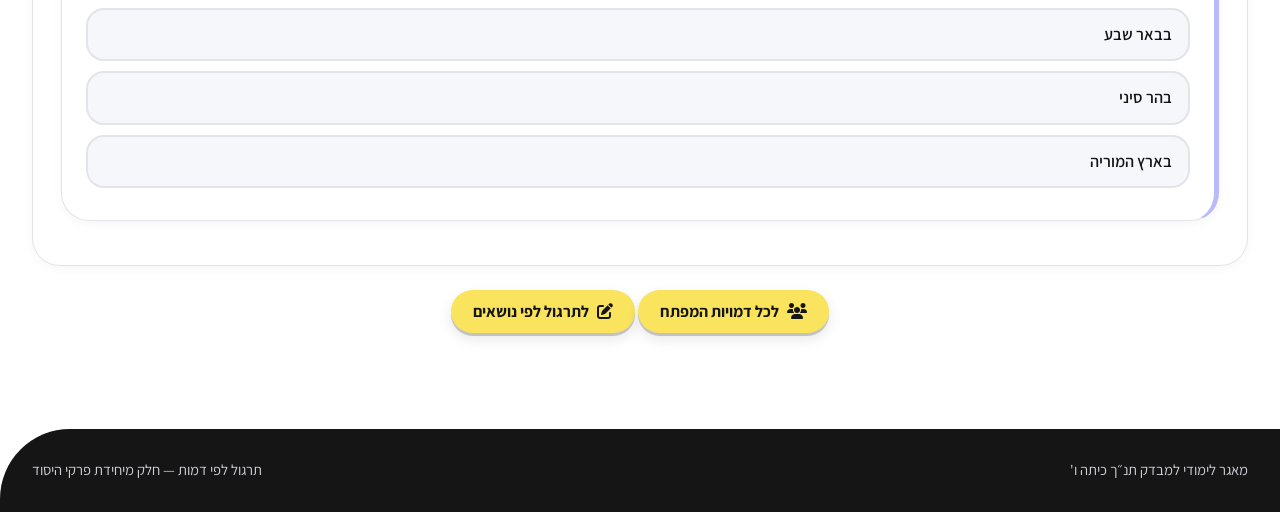
==== commit 09fec1ca: "Update site: new nav, new home page, tashpaz, ezrim + tochniot" ====
--- a/dmuyot-tirgul.html
+++ b/dmuyot-tirgul.html
@@ -66,10 +66,10 @@
         <div class="tags"><span class="quiz__tag">בקיאות · דמות</span></div>
         <p class="quiz__q">מי הם אשתו ובנו של אברהם שדרכם ממשיך אילן היוחסין של עם ישראל?</p>
         <div class="opts">
+          <div class="opt" data-correct="false" data-why="ישמעאל אכן בנו של אברהם, ואף הוא מתברך — אבל אילן היוחסין של עם ישראל ממשיך דרך יצחק דווקא.">הגר וישמעאל</div>
           <div class="opt" data-correct="true" data-why="נכון. יצחק הוא בנם המשותף של אברהם ושרה, וממנו נמשך הקו: יצחק ← יעקב ← שנים-עשר השבטים.">שרה ויצחק</div>
-          <div class="opt" data-correct="false" data-why="ישמעאל אכן בנו של אברהם, ואף הוא מתברך — אבל אילן היוחסין של עם ישראל ממשיך דרך יצחק דווקא.">הגר וישמעאל</div>
+          <div class="opt" data-correct="false" data-why="יעקב הוא נכדו של אברהם ולא בנו. הסדר הוא אברהם ← יצחק ← יעקב.">שרה ויעקב</div>
           <div class="opt" data-correct="false" data-why="קטורה היא אשת אברהם לאחר מות שרה, ובניה אינם חלק מקו האבות.">קטורה וזמרן</div>
-          <div class="opt" data-correct="false" data-why="יעקב הוא נכדו של אברהם ולא בנו. הסדר הוא אברהם ← יצחק ← יעקב.">שרה ויעקב</div>
         </div>
         <div class="feedback"></div>
       </div>
@@ -86,10 +86,10 @@
         <div class="tags"><span class="quiz__tag">בקיאות · דמות</span></div>
         <p class="quiz__q">מה היה שמו של אברהם קודם לכן, ומדוע שונה?</p>
         <div class="opts">
+          <div class="opt" data-correct="false" data-why="תרח הוא אביו של אברהם, שיצא עמו מאור כשדים.">תֶּרַח</div>
+          <div class="opt" data-correct="false" data-why="אליעזר הוא עבדו הנאמן של אברהם — „דַּמֶּשֶׂק אֱלִיעֶזֶר” (בראשית ט״ו:ב).">אֶלִיעֶזֶר</div>
           <div class="opt" data-correct="true" data-why="נכון. גם שרי הפכה לשרה באותו מעמד. שינוי השם מסמן שינוי ייעוד.">אַבְרָם — והשם שונה בברית המילה, „כִּי אַב הֲמוֹן גּוֹיִם נְתַתִּיךָ”</div>
           <div class="opt" data-correct="false" data-why="אבימלך הוא מלך גרר שאברהם נפגש עמו — ולא שם קודם שלו.">אֲבִימֶלֶךְ</div>
-          <div class="opt" data-correct="false" data-why="אליעזר הוא עבדו הנאמן של אברהם — „דַּמֶּשֶׂק אֱלִיעֶזֶר” (בראשית ט״ו:ב).">אֶלִיעֶזֶר</div>
-          <div class="opt" data-correct="false" data-why="תרח הוא אביו של אברהם, שיצא עמו מאור כשדים.">תֶּרַח</div>
         </div>
         <div class="feedback"></div>
       </div>
@@ -98,10 +98,10 @@
         <div class="tags"><span class="quiz__tag">בקיאות · דמות</span></div>
         <p class="quiz__q">היכן התרחשה עקדת יצחק?</p>
         <div class="opts">
+          <div class="opt" data-correct="false" data-why="בחברון נמצאת מערת המכפלה, מקום הקבורה — ולא מקום העקדה.">בחברון</div>
+          <div class="opt" data-correct="false" data-why="באר שבע קשורה לאברהם (ברית עם אבימלך), אבל העקדה מתרחשת אחרי מסע של שלושה ימים משם.">בבאר שבע</div>
+          <div class="opt" data-correct="false" data-why="הר סיני הוא מקום מתן תורה בימי משה — דורות רבים לאחר מכן.">בהר סיני</div>
           <div class="opt" data-correct="true" data-why="נכון. הכתוב אומר „לֶךְ לְךָ אֶל אֶרֶץ הַמֹּרִיָּה”, והמקום נקרא לבסוף „ה' יִרְאֶה”.">בארץ המוריה</div>
-          <div class="opt" data-correct="false" data-why="הר סיני הוא מקום מתן תורה בימי משה — דורות רבים לאחר מכן.">בהר סיני</div>
-          <div class="opt" data-correct="false" data-why="באר שבע קשורה לאברהם (ברית עם אבימלך), אבל העקדה מתרחשת אחרי מסע של שלושה ימים משם.">בבאר שבע</div>
-          <div class="opt" data-correct="false" data-why="בחברון נמצאת מערת המכפלה, מקום הקבורה — ולא מקום העקדה.">בחברון</div>
         </div>
         <div class="feedback"></div>
       </div>
@@ -117,8 +117,8 @@
         <div class="opts">
           <div class="opt" data-correct="true" data-why="נכון. השינוי נעשה באותו מעמד שבו אברם הפך לאברהם, ומיד לאחריו מתבשרת הולדת יצחק.">שָׂרַי</div>
           <div class="opt" data-correct="false" data-why="מלכה היא אשת נחור, אחי אברהם, וסבתה של רבקה.">מִלְכָּה</div>
+          <div class="opt" data-correct="false" data-why="הגר היא שפחת שרה, אמו של ישמעאל.">הָגָר</div>
           <div class="opt" data-correct="false" data-why="רבקה היא כלתה של שרה — אשת יצחק.">רִבְקָה</div>
-          <div class="opt" data-correct="false" data-why="הגר היא שפחת שרה, אמו של ישמעאל.">הָגָר</div>
         </div>
         <div class="feedback"></div>
       </div>
@@ -135,10 +135,10 @@
         <div class="tags"><span class="quiz__tag">בקיאות · דמות</span></div>
         <p class="quiz__q">בת כמה הייתה שרה כשנולד יצחק?</p>
         <div class="opts">
+          <div class="opt" data-correct="false" data-why="בגיל ארבעים לידה אינה נס, והכתוב לא היה מדגיש אותה כך.">ארבעים</div>
           <div class="opt" data-correct="true" data-why="נכון. אברהם היה אז בן מאה, ולכן הכתוב מדגיש שהלידה היא נס גמור.">תשעים</div>
           <div class="opt" data-correct="false" data-why="המספר שהכתוב נוקב בו במפורש הוא תשעים, ואברהם עצמו מתפלא עליו.">שישים</div>
           <div class="opt" data-correct="false" data-why="מאה ועשרים היא שנות חייו של משה. שרה חיה מאה עשרים ושבע שנים.">מאה ועשרים</div>
-          <div class="opt" data-correct="false" data-why="בגיל ארבעים לידה אינה נס, והכתוב לא היה מדגיש אותה כך.">ארבעים</div>
         </div>
         <div class="feedback"></div>
       </div>
@@ -148,9 +148,9 @@
         <p class="quiz__q">היכן נקברה שרה?</p>
         <div class="opts">
           <div class="opt" data-correct="true" data-why="נכון. זו רכישת הקרקע הראשונה של אברהם בארץ — „וַיָּקָם שְׂדֵה עֶפְרוֹן... לְאַבְרָהָם לְמִקְנָה”.">במערת המכפלה בחברון</div>
+          <div class="opt" data-correct="false" data-why="שרה אמנם ירדה עם אברהם למצרים בעת הרעב (בראשית י״ב), אך היא מתה בקרית ארבע היא חברון ונקברה במערת המכפלה.">במצרים</div>
           <div class="opt" data-correct="false" data-why="בדרך אפרתה, היא בית לחם, נקברה רחל — לא שרה.">בבית לחם</div>
           <div class="opt" data-correct="false" data-why="בשכם נקבר יוסף, בחלקת השדה שקנה יעקב.">בשכם</div>
-          <div class="opt" data-correct="false" data-why="שרה אמנם ירדה עם אברהם למצרים בעת הרעב (בראשית י״ב), אך היא מתה בקרית ארבע היא חברון ונקברה במערת המכפלה.">במצרים</div>
         </div>
         <div class="feedback"></div>
       </div>
@@ -164,10 +164,10 @@
         <div class="tags"><span class="quiz__tag">בקיאות · דמות</span></div>
         <p class="quiz__q">מי היו הוריו של יצחק ומי היו בניו?</p>
         <div class="opts">
+          <div class="opt" data-correct="false" data-why="יוסף ובנימין הם בני יעקב ורחל, כלומר ניניו של אברהם.">הוריו אברהם ושרה, ובניו יוסף ובנימין</div>
+          <div class="opt" data-correct="false" data-why="תרח הוא אבי אברהם, וראובן ושמעון הם בני יעקב — כלומר נכדיו של יצחק.">הוריו תרח ושרה, ובניו ראובן ושמעון</div>
           <div class="opt" data-correct="true" data-why="נכון. יצחק הוא החוליה המקשרת בין אברהם ליעקב, ולכן הוא הדור השני של האבות.">הוריו אברהם ושרה, ובניו יעקב ועשו</div>
           <div class="opt" data-correct="false" data-why="בנה של הגר הוא ישמעאל. יצחק הוא בנה של שרה.">הוריו אברהם והגר, ובניו יעקב ועשו</div>
-          <div class="opt" data-correct="false" data-why="תרח הוא אבי אברהם, וראובן ושמעון הם בני יעקב — כלומר נכדיו של יצחק.">הוריו תרח ושרה, ובניו ראובן ושמעון</div>
-          <div class="opt" data-correct="false" data-why="יוסף ובנימין הם בני יעקב ורחל, כלומר ניניו של אברהם.">הוריו אברהם ושרה, ובניו יוסף ובנימין</div>
         </div>
         <div class="feedback"></div>
       </div>
@@ -184,10 +184,10 @@
         <div class="tags"><span class="quiz__tag">בקיאות · דמות</span></div>
         <p class="quiz__q">איזה עיסוק מיוחד לו מספר הכתוב על יצחק בפרק כ״ו?</p>
         <div class="opts">
+          <div class="opt" data-correct="false" data-why="יצחק אכן בונה מזבח בבאר שבע, אך הפרק מרבה לעסוק דווקא בבארות ובריבים עליהן.">בניית מזבחות בלבד</div>
+          <div class="opt" data-correct="false" data-why="סיני קשור לדור יציאת מצרים. יצחק שוהה בגרר ובבאר שבע.">רעיית צאן במדבר סיני</div>
+          <div class="opt" data-correct="false" data-why="ה׳ אוסר עליו לרדת מצרימה: „אַל תֵּרֵד מִצְרָיְמָה” (כ״ו:ב).">מסחר בין מצרים לכנען</div>
           <div class="opt" data-correct="true" data-why="נכון. יצחק אף מחזיר להן את שמותיהן המקוריים, ומכאן דמותו כמי שממשיך ומקיים את דרך אביו.">חפירת בארות מים וחידוש הבארות של אביו</div>
-          <div class="opt" data-correct="false" data-why="יצחק אכן בונה מזבח בבאר שבע, אך הפרק מרבה לעסוק דווקא בבארות ובריבים עליהן.">בניית מזבחות בלבד</div>
-          <div class="opt" data-correct="false" data-why="ה׳ אוסר עליו לרדת מצרימה: „אַל תֵּרֵד מִצְרָיְמָה” (כ״ו:ב).">מסחר בין מצרים לכנען</div>
-          <div class="opt" data-correct="false" data-why="סיני קשור לדור יציאת מצרים. יצחק שוהה בגרר ובבאר שבע.">רעיית צאן במדבר סיני</div>
         </div>
         <div class="feedback"></div>
       </div>
@@ -196,10 +196,10 @@
         <div class="tags"><span class="quiz__tag">בקיאות · דמות</span></div>
         <p class="quiz__q">מה מיוחד ביצחק לעומת אברהם ויעקב?</p>
         <div class="opts">
+          <div class="opt" data-correct="false" data-why="יצחק ורבקה נקברו במערת המכפלה, כפי שמעיד יעקב בבראשית מ״ט.">הוא היחיד שלא נקבר במערת המכפלה</div>
           <div class="opt" data-correct="true" data-why="נכון. אברהם ירד למצרים ויעקב ירד למצרים ולחרן, ואילו ליצחק נאמר „גּוּר בָּאָרֶץ הַזֹּאת”.">הוא האב היחיד שלא יצא מארץ כנען</div>
           <div class="opt" data-correct="false" data-why="היו לו שני בנים תאומים — יעקב ועשו.">הוא היחיד שהיה לו רק בן אחד</div>
           <div class="opt" data-correct="false" data-why="„וַיִּבֶן שָׁם מִזְבֵּחַ וַיִּקְרָא בְּשֵׁם ה'” (כ״ו:כה).">הוא היחיד שלא בנה מזבח</div>
-          <div class="opt" data-correct="false" data-why="יצחק ורבקה נקברו במערת המכפלה, כפי שמעיד יעקב בבראשית מ״ט.">הוא היחיד שלא נקבר במערת המכפלה</div>
         </div>
         <div class="feedback"></div>
       </div>
@@ -213,9 +213,9 @@
         <div class="tags"><span class="quiz__tag">בקיאות · דמות</span></div>
         <p class="quiz__q">באיזה סימן נבחרה רבקה להיות אשת יצחק?</p>
         <div class="opts">
+          <div class="opt" data-correct="false" data-why="אין בסיפור שום עניין של ניחוש או אסטרולוגיה.">היא ידעה לקרוא בכוכבים</div>
+          <div class="opt" data-correct="false" data-why="היא אמנם מציעה זאת, אך הסימן שהעבד ביקש היה השקיית הגמלים דווקא.">היא הציעה לעבד ללון בביתה</div>
           <div class="opt" data-correct="true" data-why="נכון. העבד ביקש סימן של נדיבות יוצאת דופן, ורבקה עוברת אותו ביוזמתה — עשרה גמלים צמאים הם עבודה רבה.">היא השקתה מים גם לעבד וגם לכל גמליו מיוזמתה</div>
-          <div class="opt" data-correct="false" data-why="היא אמנם מציעה זאת, אך הסימן שהעבד ביקש היה השקיית הגמלים דווקא.">היא הציעה לעבד ללון בביתה</div>
-          <div class="opt" data-correct="false" data-why="אין בסיפור שום עניין של ניחוש או אסטרולוגיה.">היא ידעה לקרוא בכוכבים</div>
           <div class="opt" data-correct="false" data-why="ההפך: אברהם הקפיד במפורש שלא לקחת לבנו אישה מבנות כנען אלא ממשפחתו בחרן.">היא הייתה מבנות כנען</div>
         </div>
         <div class="feedback"></div>
@@ -226,9 +226,9 @@
         <p class="quiz__q">מי היה אחיה של רבקה, ומה תפקידו בהמשך הסיפור?</p>
         <div class="opts">
           <div class="opt" data-correct="true" data-why="נכון. הקשר המשפחתי הוא שמכתיב את בריחת יעקב לחרן, אל בית אחי אמו.">לָבָן, שאצלו יעבוד יעקב וממנו יישא את לאה ורחל</div>
-          <div class="opt" data-correct="false" data-why="עשו הוא בנה של רבקה, לא אחיה.">עֵשָׂו</div>
           <div class="opt" data-correct="false" data-why="בתואל הוא אביה של רבקה, ולבן הוא אחיה.">בְּתוּאֵל</div>
           <div class="opt" data-correct="false" data-why="נחור הוא אחי אברהם וסבה של רבקה — לא אחיה.">נָחוֹר</div>
+          <div class="opt" data-correct="false" data-why="עשו הוא בנה של רבקה, לא אחיה.">עֵשָׂו</div>
         </div>
         <div class="feedback"></div>
       </div>
@@ -245,10 +245,10 @@
         <div class="tags"><span class="quiz__tag">בקיאות · דמות</span></div>
         <p class="quiz__q">מה היה תפקידה של רבקה בפרשת הברכות (בראשית כ״ז)?</p>
         <div class="opts">
-          <div class="opt" data-correct="true" data-why="נכון. יעקב הוא המבצע, אך רבקה היא המניעה. אמירתה „עָלַי קִלְלָתְךָ בְּנִי” היא שמכריעה את היסוסיו.">היא יזמה את התחפושת, הכינה את המטעמים ולקחה על עצמה את הסיכון</div>
+          <div class="opt" data-correct="false" data-why="יצחק מגלה את האמת רק כשעשו נכנס, ואז הוא חרד „חֲרָדָה גְּדֹלָה עַד מְאֹד”.">היא סיפרה ליצחק את האמת מראש</div>
           <div class="opt" data-correct="false" data-why="ההפך הגמור — יעקב הוא שמהסס, ורבקה היא שמפצירה בו: „אַךְ שְׁמַע בְּקֹלִי”.">היא ניסתה למנוע מיעקב לרמות</div>
           <div class="opt" data-correct="false" data-why="היא זו ששמעה תחילה את דברי יצחק לעשו והגתה את התוכנית.">היא לא ידעה על המעשה כלל</div>
-          <div class="opt" data-correct="false" data-why="יצחק מגלה את האמת רק כשעשו נכנס, ואז הוא חרד „חֲרָדָה גְּדֹלָה עַד מְאֹד”.">היא סיפרה ליצחק את האמת מראש</div>
+          <div class="opt" data-correct="true" data-why="נכון. יעקב הוא המבצע, אך רבקה היא המניעה. אמירתה „עָלַי קִלְלָתְךָ בְּנִי” היא שמכריעה את היסוסיו.">היא יזמה את התחפושת, הכינה את המטעמים ולקחה על עצמה את הסיכון</div>
         </div>
         <div class="feedback"></div>
       </div>
@@ -262,10 +262,10 @@
         <div class="tags"><span class="quiz__tag">בקיאות · דמות</span></div>
         <p class="quiz__q">מי נתן ליעקב את השם „יִשְׂרָאֵל”, ומה נימוקו?</p>
         <div class="opts">
+          <div class="opt" data-correct="false" data-why="פרעה שואל אותו לגילו ומעניק לו את ארץ גושן, אך אינו מעניק לו שם.">פרעה, כשירד למצרים</div>
+          <div class="opt" data-correct="false" data-why="לבן רודף אחריו וכורת עמו ברית בגלעד, אך אינו משנה את שמו.">לבן, כשיצא מחרן</div>
+          <div class="opt" data-correct="false" data-why="יצחק מברך אותו אך אינו משנה את שמו; השם „ישראל” ניתן שנים רבות אחר כך, בליל המאבק ביבוק.">יצחק אביו, בשעת הברכות</div>
           <div class="opt" data-correct="true" data-why="נכון. השם החדש ניתן בדיוק בליל החזרה ארצה, לפני הפגישה עם עשו — סמל לשינוי במעמדו ובזהותו.">„הָאִישׁ” שנאבק עמו בלילה, בנימוק „כִּי שָׂרִיתָ עִם אֱלֹהִים וְעִם אֲנָשִׁים וַתּוּכָל”</div>
-          <div class="opt" data-correct="false" data-why="יצחק מברך אותו אך אינו משנה את שמו; השם „ישראל” ניתן שנים רבות אחר כך, בליל המאבק ביבוק.">יצחק אביו, בשעת הברכות</div>
-          <div class="opt" data-correct="false" data-why="לבן רודף אחריו וכורת עמו ברית בגלעד, אך אינו משנה את שמו.">לבן, כשיצא מחרן</div>
-          <div class="opt" data-correct="false" data-why="פרעה שואל אותו לגילו ומעניק לו את ארץ גושן, אך אינו מעניק לו שם.">פרעה, כשירד למצרים</div>
         </div>
         <div class="feedback"></div>
       </div>
@@ -294,10 +294,10 @@
         <div class="tags"><span class="quiz__tag">בקיאות · דמות</span></div>
         <p class="quiz__q">כמה שנים שהה יעקב אצל לבן, ועל מה?</p>
         <div class="opts">
+          <div class="opt" data-correct="false" data-why="הכתוב מדגיש דווקא את אורך התקופה ואת הקושי שבה.">שנה אחת</div>
+          <div class="opt" data-correct="false" data-why="ארבעים שנה הן שנות הנדודים במדבר בימי משה.">ארבעים שנה</div>
           <div class="opt" data-correct="true" data-why="נכון. יעקב עצמו מונה זאת בפני לבן: „זֶה לִּי עֶשְׂרִים שָׁנָה בְּבֵיתֶךָ, עֲבַדְתִּיךָ אַרְבַּע עֶשְׂרֵה שָׁנָה בִּשְׁתֵּי בְנֹתֶיךָ וְשֵׁשׁ שָׁנִים בְּצֹאנֶךָ”.">עשרים שנה — ארבע-עשרה בעבור שתי נשותיו ושש בעבור הצאן</div>
           <div class="opt" data-correct="false" data-why="שבע שנים הן רק החלק הראשון — ולאחר הרמאות נוספו שבע נוספות ואחריהן שש.">שבע שנים בלבד</div>
-          <div class="opt" data-correct="false" data-why="ארבעים שנה הן שנות הנדודים במדבר בימי משה.">ארבעים שנה</div>
-          <div class="opt" data-correct="false" data-why="הכתוב מדגיש דווקא את אורך התקופה ואת הקושי שבה.">שנה אחת</div>
         </div>
         <div class="feedback"></div>
       </div>
@@ -311,10 +311,10 @@
         <div class="tags"><span class="quiz__tag">בקיאות · דמות</span></div>
         <p class="quiz__q">מה היחס המשפחתי בין עשו ליעקב?</p>
         <div class="opts">
+          <div class="opt" data-correct="false" data-why="עשו הוא בנו של יצחק, לא אחיו.">עשו הוא אחיו הגדול של יצחק</div>
           <div class="opt" data-correct="true" data-why="נכון. „וְאַחֲרֵי כֵן יָצָא אָחִיו וְיָדוֹ אֹחֶזֶת בַּעֲקֵב עֵשָׂו” — ומכאן השם יעקב.">אחים תאומים, בניהם של יצחק ורבקה, ועשו נולד ראשון</div>
-          <div class="opt" data-correct="false" data-why="עשו הוא בנו של יצחק, לא אחיו.">עשו הוא אחיו הגדול של יצחק</div>
+          <div class="opt" data-correct="false" data-why="עשו נשא אישה מבנות ישמעאל, אך הוא בנו של יצחק.">עשו הוא בנו של ישמעאל</div>
           <div class="opt" data-correct="false" data-why="שניהם בני רבקה, ואף נולדו באותה לידה.">הם בני אב אחד ואמהות שונות</div>
-          <div class="opt" data-correct="false" data-why="עשו נשא אישה מבנות ישמעאל, אך הוא בנו של יצחק.">עשו הוא בנו של ישמעאל</div>
         </div>
         <div class="feedback"></div>
       </div>
@@ -331,9 +331,9 @@
         <div class="tags"><span class="quiz__tag">בקיאות · דמות</span></div>
         <p class="quiz__q">איזה עם יצא מעשו?</p>
         <div class="opts">
-          <div class="opt" data-correct="true" data-why="נכון. בני אדום יושבים בהר שעיר, ובספר דברים ישראל מצווים שלא להתגרות בהם: „כִּי אָחִיךָ הוּא”.">אֱדוֹם</div>
           <div class="opt" data-correct="false" data-why="מואב ועמון יצאו מבנות לוט, אחיינו של אברהם.">מוֹאָב</div>
           <div class="opt" data-correct="false" data-why="מדין הוא מבני קטורה, אשת אברהם לאחר מות שרה.">מִדְיָן</div>
+          <div class="opt" data-correct="true" data-why="נכון. בני אדום יושבים בהר שעיר, ובספר דברים ישראל מצווים שלא להתגרות בהם: „כִּי אָחִיךָ הוּא”.">אֱדוֹם</div>
           <div class="opt" data-correct="false" data-why="הפלשתים אינם קרובי משפחה של האבות; הם מגיעים מאיי הים.">פְּלִשְׁתִּים</div>
         </div>
         <div class="feedback"></div>
@@ -344,8 +344,8 @@
         <p class="quiz__q">כיצד הסתיימה הפגישה בין יעקב לעשו אחרי עשרים שנה?</p>
         <div class="opts">
           <div class="opt" data-correct="true" data-why="נכון. יעקב חשש מאוד והכין מנחה גדולה, אך הפגישה הסתיימה בחיבוק. לאחר מכן נפרדו לדרכם.">בפיוס — עשו רץ לקראתו, חיבקו ושניהם בכו</div>
+          <div class="opt" data-correct="false" data-why="עשו יוצא לקראתו עם ארבע מאות איש, ולבסוף רץ לחבקו.">עשו סירב לפגוש את יעקב</div>
           <div class="opt" data-correct="false" data-why="לא הייתה מלחמה. ההכנות של יעקב לקרב לא נדרשו בסופו של דבר.">במלחמה שבה ניצח יעקב</div>
-          <div class="opt" data-correct="false" data-why="עשו יוצא לקראתו עם ארבע מאות איש, ולבסוף רץ לחבקו.">עשו סירב לפגוש את יעקב</div>
           <div class="opt" data-correct="false" data-why="יעקב ממשיך ארצה, לסוכות ולשכם.">יעקב ברח שוב לחרן</div>
         </div>
         <div class="feedback"></div>
@@ -360,10 +360,10 @@
         <div class="tags"><span class="quiz__tag">בקיאות · דמות</span></div>
         <p class="quiz__q">מי הם בניה של רחל?</p>
         <div class="opts">
-          <div class="opt" data-correct="true" data-why="נכון. שניים בלבד מתוך שנים-עשר, ובכל זאת יוסף הוא הדמות המרכזית בסוף ספר בראשית.">יוסף ובנימין</div>
+          <div class="opt" data-correct="false" data-why="יהודה ולוי הם בני לאה — ומהם יצאו המלכות והכהונה.">יהודה ולוי</div>
           <div class="opt" data-correct="false" data-why="ראובן ושמעון הם בניה הבכורים של לאה.">ראובן ושמעון</div>
           <div class="opt" data-correct="false" data-why="דן ונפתלי הם בני בלהה, שפחת רחל.">דן ונפתלי</div>
-          <div class="opt" data-correct="false" data-why="יהודה ולוי הם בני לאה — ומהם יצאו המלכות והכהונה.">יהודה ולוי</div>
+          <div class="opt" data-correct="true" data-why="נכון. שניים בלבד מתוך שנים-עשר, ובכל זאת יוסף הוא הדמות המרכזית בסוף ספר בראשית.">יוסף ובנימין</div>
         </div>
         <div class="feedback"></div>
       </div>
@@ -380,10 +380,10 @@
         <div class="tags"><span class="quiz__tag">בקיאות · דמות</span></div>
         <p class="quiz__q">מה מקומה של רחל באילן היוחסין?</p>
         <div class="opts">
+          <div class="opt" data-correct="false" data-why="ליצחק היו שני בנים בלבד, יעקב ועשו.">בת יצחק</div>
           <div class="opt" data-correct="true" data-why="נכון. לבן הוא אחי רבקה, ולכן יעקב נושא את בת דודו — בהתאם להנחיית משפחתו.">בת לבן, אחות לאה, ואשת יעקב</div>
           <div class="opt" data-correct="false" data-why="בתואל הוא אבי רבקה; רחל היא נכדתו ובת אחיה של רבקה.">בת בתואל ואחות רבקה</div>
           <div class="opt" data-correct="false" data-why="רחל היא אשתו של יעקב ובת דודו, לא אחותו.">אחות יעקב</div>
-          <div class="opt" data-correct="false" data-why="ליצחק היו שני בנים בלבד, יעקב ועשו.">בת יצחק</div>
         </div>
         <div class="feedback"></div>
       </div>
@@ -392,10 +392,10 @@
         <div class="tags"><span class="quiz__tag">בקיאות · דמות</span></div>
         <p class="quiz__q">כיצד קרא יעקב לבן שרחל כינתה „בֶּן אוֹנִי” לפני מותה?</p>
         <div class="opts">
+          <div class="opt" data-correct="false" data-why="נפתלי הוא בנה של בלהה, שפחת רחל.">נַפְתָּלִי</div>
           <div class="opt" data-correct="true" data-why="נכון. רחל קראה לו „בֶּן אוֹנִי” — בן צערי — ויעקב שינה ל„בִנְיָמִין”, שם בעל צליל חיובי.">בִּנְיָמִין</div>
+          <div class="opt" data-correct="false" data-why="אפרים הוא בנו של יוסף, כלומר נכדה של רחל.">אֶפְרַיִם</div>
           <div class="opt" data-correct="false" data-why="יוסף נולד קודם לכן בחרן, ורחל קראה לו כך על שם „יֹסֵף ה' לִי בֵּן אַחֵר”.">יוֹסֵף</div>
-          <div class="opt" data-correct="false" data-why="נפתלי הוא בנה של בלהה, שפחת רחל.">נַפְתָּלִי</div>
-          <div class="opt" data-correct="false" data-why="אפרים הוא בנו של יוסף, כלומר נכדה של רחל.">אֶפְרַיִם</div>
         </div>
         <div class="feedback"></div>
       </div>
@@ -409,10 +409,10 @@
         <div class="tags"><span class="quiz__tag">בקיאות · דמות</span></div>
         <p class="quiz__q">כמה בנים ילדה לאה ליעקב?</p>
         <div class="opts">
+          <div class="opt" data-correct="false" data-why="שנים-עשר הם כל בני יעקב מארבע הנשים יחד.">שנים-עשר בנים</div>
+          <div class="opt" data-correct="false" data-why="ארבעה הם בניהן של שתי השפחות יחד (בלהה שניים וזלפה שניים).">ארבעה בנים</div>
+          <div class="opt" data-correct="false" data-why="שני בנים ילדה רחל — יוסף ובנימין.">שני בנים</div>
           <div class="opt" data-correct="true" data-why="נכון. לאה היא אם המספר הגדול ביותר של שבטים, ומבניה יצאו שני השבטים המובילים — לוי ויהודה.">שישה בנים, וכן בת בשם דינה</div>
-          <div class="opt" data-correct="false" data-why="שני בנים ילדה רחל — יוסף ובנימין.">שני בנים</div>
-          <div class="opt" data-correct="false" data-why="ארבעה הם בניהן של שתי השפחות יחד (בלהה שניים וזלפה שניים).">ארבעה בנים</div>
-          <div class="opt" data-correct="false" data-why="שנים-עשר הם כל בני יעקב מארבע הנשים יחד.">שנים-עשר בנים</div>
         </div>
         <div class="feedback"></div>
       </div>
@@ -430,8 +430,8 @@
         <p class="quiz__q">אילו שני שבטים מרכזיים יצאו מבניה של לאה?</p>
         <div class="opts">
           <div class="opt" data-correct="true" data-why="נכון. משה ואהרן הם משבט לוי, ודוד ובית מלכותו משבט יהודה. שני עמודי התווך של העם באים מלאה.">לֵוִי — הכהונה, וִיהוּדָה — המלכות</div>
+          <div class="opt" data-correct="false" data-why="דן ונפתלי הם בני בלהה.">דָּן וְנַפְתָּלִי</div>
           <div class="opt" data-correct="false" data-why="אלה בניו של יוסף, ולכן צאצאי רחל.">אֶפְרַיִם ומְנַשֶּׁה</div>
-          <div class="opt" data-correct="false" data-why="דן ונפתלי הם בני בלהה.">דָּן וְנַפְתָּלִי</div>
           <div class="opt" data-correct="false" data-why="אלה בניה של רחל.">בִּנְיָמִין וְיוֹסֵף</div>
         </div>
         <div class="feedback"></div>
@@ -441,9 +441,9 @@
         <div class="tags"><span class="quiz__tag">בקיאות · דמות</span></div>
         <p class="quiz__q">היכן נקברה לאה?</p>
         <div class="opts">
+          <div class="opt" data-correct="false" data-why="לאה מתה עוד בארץ כנען, לפני הירידה למצרים.">במצרים</div>
+          <div class="opt" data-correct="false" data-why="שם נקברה רחל, ולא לאה.">בדרך אפרתה</div>
           <div class="opt" data-correct="true" data-why="נכון. יעקב מונה בצוואתו את הקבורים שם: אברהם ושרה, יצחק ורבקה, ולאה — ומבקש להיקבר שם בעצמו.">במערת המכפלה בחברון</div>
-          <div class="opt" data-correct="false" data-why="שם נקברה רחל, ולא לאה.">בדרך אפרתה</div>
-          <div class="opt" data-correct="false" data-why="לאה מתה עוד בארץ כנען, לפני הירידה למצרים.">במצרים</div>
           <div class="opt" data-correct="false" data-why="בשכם נקבר יוסף לאחר יציאת מצרים.">בשכם</div>
         </div>
         <div class="feedback"></div>
@@ -458,10 +458,10 @@
         <div class="tags"><span class="quiz__tag">בקיאות · דמות</span></div>
         <p class="quiz__q">על מה היו שני חלומותיו של יוסף?</p>
         <div class="opts">
+          <div class="opt" data-correct="false" data-why="זהו חלומו של יעקב בבית אל.">על סולם ומלאכים</div>
+          <div class="opt" data-correct="false" data-why="אלה חלומות שר המשקים ושר האופים בבית הסוהר.">על גפן ועל סלי לחם</div>
+          <div class="opt" data-correct="false" data-why="אלה חלומותיו של פרעה, שיוסף פותר אותם בפרק מ״א.">על שבע פרות ועל שבע שיבולים</div>
           <div class="opt" data-correct="true" data-why="נכון. שני החלומות נושאים אותו מסר, וההכפלה מלמדת על ודאותו — כפי שיוסף עצמו יאמר לימים על חלומות פרעה.">על אלומות בשדה, ועל השמש הירח ואחד-עשר כוכבים</div>
-          <div class="opt" data-correct="false" data-why="אלה חלומותיו של פרעה, שיוסף פותר אותם בפרק מ״א.">על שבע פרות ועל שבע שיבולים</div>
-          <div class="opt" data-correct="false" data-why="אלה חלומות שר המשקים ושר האופים בבית הסוהר.">על גפן ועל סלי לחם</div>
-          <div class="opt" data-correct="false" data-why="זהו חלומו של יעקב בבית אל.">על סולם ומלאכים</div>
         </div>
         <div class="feedback"></div>
       </div>
@@ -478,10 +478,10 @@
         <div class="tags"><span class="quiz__tag">בקיאות · דמות</span></div>
         <p class="quiz__q">למי נמכר יוסף בסופו של דבר במצרים?</p>
         <div class="opts">
+          <div class="opt" data-correct="false" data-why="אל פרעה יגיע יוסף רק שנים אחר כך, כפותר חלומות — ואז כבר לא כעבד.">לפרעה עצמו</div>
+          <div class="opt" data-correct="false" data-why="שר המשקים הוא אסיר עמו בבית הסוהר, ולא אדונו.">לשר המשקים</div>
           <div class="opt" data-correct="true" data-why="נכון. שם הוא עולה לגדולה בבית, נאסר בעקבות עלילה, ומשם מגיע לבסוף אל פרעה.">לפוטיפר, שר הטבחים של פרעה</div>
-          <div class="opt" data-correct="false" data-why="אל פרעה יגיע יוסף רק שנים אחר כך, כפותר חלומות — ואז כבר לא כעבד.">לפרעה עצמו</div>
           <div class="opt" data-correct="false" data-why="פוטי פרע כהן און הוא חותנו — אבי אסנת אשתו — ולא קונהו.">לכהן און</div>
-          <div class="opt" data-correct="false" data-why="שר המשקים הוא אסיר עמו בבית הסוהר, ולא אדונו.">לשר המשקים</div>
         </div>
         <div class="feedback"></div>
       </div>
@@ -491,9 +491,9 @@
         <p class="quiz__q">מי הם שני בניו של יוסף, ומה מיוחד בהם?</p>
         <div class="opts">
           <div class="opt" data-correct="true" data-why="נכון. לכן במניין הנחלות מופיעים אפרים ומנשה ולא „יוסף”, וכך מגיע מספר הנחלות לשתים-עשרה גם בלי שבט לוי.">מנשה ואפרים — ויעקב עשה אותם לשני שבטים נפרדים</div>
+          <div class="opt" data-correct="false" data-why="אלה בניו של יהודה.">פרץ וזרח</div>
           <div class="opt" data-correct="false" data-why="אלה בניו של משה.">גרשום ואליעזר</div>
           <div class="opt" data-correct="false" data-why="אלה בניו של אהרן.">נדב ואביהוא</div>
-          <div class="opt" data-correct="false" data-why="אלה בניו של יהודה.">פרץ וזרח</div>
         </div>
         <div class="feedback"></div>
       </div>
@@ -507,8 +507,8 @@
         <div class="tags"><span class="quiz__tag">בקיאות · דמות</span></div>
         <p class="quiz__q">מי היו הוריו ואחיו של משה, ומאיזה שבט?</p>
         <div class="opts">
+          <div class="opt" data-correct="false" data-why="יתרו הוא חותנו — כהן מדין — ולא אביו.">בן יתרו משבט מדין</div>
           <div class="opt" data-correct="true" data-why="נכון. „וַיֵּלֶךְ אִישׁ מִבֵּית לֵוִי וַיִּקַּח אֶת בַּת לֵוִי” — שבט לוי הוא שבטם של המנהיג והכהן כאחד.">עמרם ויוכבד משבט לוי; אחיו אהרן ואחותו מרים</div>
-          <div class="opt" data-correct="false" data-why="יתרו הוא חותנו — כהן מדין — ולא אביו.">בן יתרו משבט מדין</div>
           <div class="opt" data-correct="false" data-why="בת פרעה מצילה ומגדלת אותו וקוראת לו בשם, אך אינה אמו.">בן בתיה בת פרעה</div>
           <div class="opt" data-correct="false" data-why="בן נון הוא יהושע, משרתו ויורשו.">בן נון משבט אפרים</div>
         </div>
@@ -527,10 +527,10 @@
         <div class="tags"><span class="quiz__tag">בקיאות · דמות</span></div>
         <p class="quiz__q">מדוע לא נכנס משה לארץ ישראל?</p>
         <div class="opts">
-          <div class="opt" data-correct="true" data-why="נכון. ה׳ אומר „יַעַן לֹא הֶאֱמַנְתֶּם בִּי לְהַקְדִּישֵׁנִי לְעֵינֵי בְּנֵי יִשְׂרָאֵל, לָכֵן לֹא תָבִיאוּ אֶת הַקָּהָל הַזֶּה”.">בשל מעשה מי מריבה, שבו הכה בסלע במקום לדבר אליו</div>
+          <div class="opt" data-correct="false" data-why="בחטא העגל דווקא משה הוא שמתפלל ומציל את העם. הסיבה שנאמרה לו היא מי מריבה.">בשל חטא העגל</div>
           <div class="opt" data-correct="false" data-why="הכתוב אומר במפורש שבבן מאה ועשרים „לֹא כָהֲתָה עֵינוֹ וְלֹא נָס לֵחֹה”.">מפני שהיה זקן מדי</div>
           <div class="opt" data-correct="false" data-why="ההפך: משה מתחנן „אֶעְבְּרָה נָּא וְאֶרְאֶה אֶת הָאָרֶץ הַטּוֹבָה” (דברים ג׳:כה).">מפני שסירב להיכנס</div>
-          <div class="opt" data-correct="false" data-why="בחטא העגל דווקא משה הוא שמתפלל ומציל את העם. הסיבה שנאמרה לו היא מי מריבה.">בשל חטא העגל</div>
+          <div class="opt" data-correct="true" data-why="נכון. ה׳ אומר „יַעַן לֹא הֶאֱמַנְתֶּם בִּי לְהַקְדִּישֵׁנִי לְעֵינֵי בְּנֵי יִשְׂרָאֵל, לָכֵן לֹא תָבִיאוּ אֶת הַקָּהָל הַזֶּה”.">בשל מעשה מי מריבה, שבו הכה בסלע במקום לדבר אליו</div>
         </div>
         <div class="feedback"></div>
       </div>
@@ -540,9 +540,9 @@
         <p class="quiz__q">היכן מת משה ומה נאמר על קבורתו?</p>
         <div class="opts">
           <div class="opt" data-correct="true" data-why="נכון. הוא רואה את הארץ מנגד ואינו נכנס אליה, וספר דברים נחתם בכך.">בהר נבו בארץ מואב, ואיש אינו יודע את מקום קבורתו</div>
-          <div class="opt" data-correct="false" data-why="בהר סיני ניתנה התורה; משה מת בערבות מואב, בסוף ארבעים שנות הנדודים.">בהר סיני</div>
           <div class="opt" data-correct="false" data-why="בהר ההר מת אהרן אחיו (במדבר כ׳:כח).">בהר ההר</div>
           <div class="opt" data-correct="false" data-why="במערת המכפלה נקברו האבות והאמהות בחברון.">במערת המכפלה</div>
+          <div class="opt" data-correct="false" data-why="בהר סיני ניתנה התורה; משה מת בערבות מואב, בסוף ארבעים שנות הנדודים.">בהר סיני</div>
         </div>
         <div class="feedback"></div>
       </div>
@@ -556,10 +556,10 @@
         <div class="tags"><span class="quiz__tag">בקיאות · דמות</span></div>
         <p class="quiz__q">מה היה תפקידו של אהרן?</p>
         <div class="opts">
+          <div class="opt" data-correct="false" data-why="אהרן הוא משבט לוי.">ראש שבט יהודה</div>
+          <div class="opt" data-correct="false" data-why="יורשו של משה הוא יהושע בן נון, ולא אהרן.">נביא שהחליף את משה</div>
           <div class="opt" data-correct="true" data-why="נכון. מאהרן והלאה הכהונה עוברת בירושה לצאצאיו, ומכאן „כהן” כמעמד.">הכהן הגדול הראשון</div>
           <div class="opt" data-correct="false" data-why="השופטים הם מנהיגי התקופה שאחרי יהושע, בספר שופטים.">שופט בישראל</div>
-          <div class="opt" data-correct="false" data-why="יורשו של משה הוא יהושע בן נון, ולא אהרן.">נביא שהחליף את משה</div>
-          <div class="opt" data-correct="false" data-why="אהרן הוא משבט לוי.">ראש שבט יהודה</div>
         </div>
         <div class="feedback"></div>
       </div>
@@ -568,10 +568,10 @@
         <div class="tags"><span class="quiz__tag">בקיאות · דמות</span></div>
         <p class="quiz__q">מה היה תפקידו של אהרן מול פרעה?</p>
         <div class="opts">
+          <div class="opt" data-correct="false" data-why="אין בכתוב עניין של תרגום שפה, אלא של דיבור בשם משה.">הוא תרגם ממצרית לעברית</div>
           <div class="opt" data-correct="true" data-why="נכון. משה מסרב בטענת קושי בדיבור, וה׳ ממנה את אהרן לדובר. אהרן גם מבצע כמה מן האותות והמכות.">הוא דיבר בשם משה, שאמר על עצמו „כְּבַד פֶּה וּכְבַד לָשׁוֹן אָנֹכִי”</div>
           <div class="opt" data-correct="false" data-why="לישראל אין צבא במצרים; המנהיגות היא רוחנית ומדינית.">הוא היה מפקד הצבא</div>
           <div class="opt" data-correct="false" data-why="„וַיֵּלֶךְ מֹשֶׁה וְאַהֲרֹן וַיַּאַסְפוּ אֶת כָּל זִקְנֵי בְּנֵי יִשְׂרָאֵל”, ושניהם באים אל פרעה.">הוא נשאר במצרים ולא פגש את פרעה</div>
-          <div class="opt" data-correct="false" data-why="אין בכתוב עניין של תרגום שפה, אלא של דיבור בשם משה.">הוא תרגם ממצרית לעברית</div>
         </div>
         <div class="feedback"></div>
       </div>
@@ -588,10 +588,10 @@
         <div class="tags"><span class="quiz__tag">בקיאות · דמות</span></div>
         <p class="quiz__q">מה היה חלקו של אהרן במעשה העגל?</p>
         <div class="opts">
+          <div class="opt" data-correct="false" data-why="היוזמה באה מן העם: „וַיִּקָּהֵל הָעָם עַל אַהֲרֹן”.">הוא שהציע לעם לעשות עגל</div>
+          <div class="opt" data-correct="false" data-why="משה הוא שהיה בהר; אהרן נשאר עם העם.">הוא לא היה במחנה באותה שעה</div>
+          <div class="opt" data-correct="false" data-why="הכתוב אומר במפורש „וַיָּצַר אֹתוֹ בַּחֶרֶט וַיַּעֲשֵׂהוּ עֵגֶל מַסֵּכָה”.">הוא מנע את המעשה לגמרי</div>
           <div class="opt" data-correct="true" data-why="נכון. כשמשה מוכיח אותו הוא משיב „אַתָּה יָדַעְתָּ אֶת הָעָם כִּי בְרָע הוּא”. חלק מן המפרשים רואים בבניית המזבח ובדחיית החג ליום המחרת ניסיון להשהות את העם.">הוא נכנע ללחץ העם, אסף את הזהב ועשה את העגל</div>
-          <div class="opt" data-correct="false" data-why="הכתוב אומר במפורש „וַיָּצַר אֹתוֹ בַּחֶרֶט וַיַּעֲשֵׂהוּ עֵגֶל מַסֵּכָה”.">הוא מנע את המעשה לגמרי</div>
-          <div class="opt" data-correct="false" data-why="משה הוא שהיה בהר; אהרן נשאר עם העם.">הוא לא היה במחנה באותה שעה</div>
-          <div class="opt" data-correct="false" data-why="היוזמה באה מן העם: „וַיִּקָּהֵל הָעָם עַל אַהֲרֹן”.">הוא שהציע לעם לעשות עגל</div>
         </div>
         <div class="feedback"></div>
       </div>
@@ -605,10 +605,10 @@
         <div class="tags"><span class="quiz__tag">בקיאות · דמות</span></div>
         <p class="quiz__q">בן מי היה יהושע ומאיזה שבט?</p>
         <div class="opts">
+          <div class="opt" data-correct="false" data-why="בן יפונה הוא כלב, והוא משבט יהודה.">בן יפונה, משבט אפרים</div>
           <div class="opt" data-correct="true" data-why="נכון. אפרים הוא בנו של יוסף, ולכן מנהיג הכיבוש בא דווקא מבית יוסף.">בן נוּן, משבט אפרים</div>
           <div class="opt" data-correct="false" data-why="משבט יהודה בא כלב בן יפונה, חברו למרגלים.">בן נון, משבט יהודה</div>
           <div class="opt" data-correct="false" data-why="זהו ייחוסם של משה ואהרן.">בן עמרם, משבט לוי</div>
-          <div class="opt" data-correct="false" data-why="בן יפונה הוא כלב, והוא משבט יהודה.">בן יפונה, משבט אפרים</div>
         </div>
         <div class="feedback"></div>
       </div>
@@ -618,9 +618,9 @@
         <p class="quiz__q">מה היו תפקידיו של יהושע לפני שהפך למנהיג?</p>
         <div class="opts">
           <div class="opt" data-correct="true" data-why="נכון. „וּמְשָׁרְתוֹ יְהוֹשֻׁעַ בִּן נוּן נַעַר לֹא יָמִישׁ מִתּוֹךְ הָאֹהֶל”, ומתוך שנים-עשר המרגלים רק הוא וכלב נותרו בחיים ונכנסו לארץ.">משרתו של משה, ואחד משנים-עשר המרגלים</div>
+          <div class="opt" data-correct="false" data-why="מדין היא ארצו של יתרו; יהושע הוא מבני ישראל.">אחד מזקני מדין</div>
           <div class="opt" data-correct="false" data-why="הכהונה שמורה לאהרן ולבניו, משבט לוי.">כהן במשכן</div>
           <div class="opt" data-correct="false" data-why="תקופת השופטים מתחילה רק אחרי מות יהושע.">שופט בישראל</div>
-          <div class="opt" data-correct="false" data-why="מדין היא ארצו של יתרו; יהושע הוא מבני ישראל.">אחד מזקני מדין</div>
         </div>
         <div class="feedback"></div>
       </div>
@@ -637,10 +637,10 @@
         <div class="tags"><span class="quiz__tag">בקיאות · דמות</span></div>
         <p class="quiz__q">מה עשה יהושע בסוף ימיו?</p>
         <div class="opts">
+          <div class="opt" data-correct="false" data-why="מלוכה מתחילה רק בימי שאול, בספר שמואל.">מינה מלך על ישראל</div>
+          <div class="opt" data-correct="false" data-why="ירושלים נכבשת רק בימי דוד.">כבש את ירושלים</div>
           <div class="opt" data-correct="true" data-why="נכון. שם נאמר גם „וְאָנֹכִי וּבֵיתִי נַעֲבֹד אֶת ה'”, והעם מצהיר „חָלִילָה לָּנוּ מֵעֲזֹב אֶת ה'”.">כינס את השבטים בשכם וכרת עמם ברית</div>
-          <div class="opt" data-correct="false" data-why="מלוכה מתחילה רק בימי שאול, בספר שמואל.">מינה מלך על ישראל</div>
           <div class="opt" data-correct="false" data-why="יהושע נשאר בארץ ונקבר בתמנת סרח בהר אפרים.">חזר למדבר</div>
-          <div class="opt" data-correct="false" data-why="ירושלים נכבשת רק בימי דוד.">כבש את ירושלים</div>
         </div>
         <div class="feedback"></div>
       </div>
@@ -654,9 +654,9 @@
         <div class="tags"><span class="quiz__tag">בקיאות · דמות</span></div>
         <p class="quiz__q">מה היו תפקידיה של דבורה?</p>
         <div class="opts">
+          <div class="opt" data-correct="false" data-why="הכתוב מכנה אותה „אֵשֶׁת לַפִּידוֹת”. ברק הוא שר הצבא שהיא קוראת לו.">אשת ברק בן אבינועם</div>
           <div class="opt" data-correct="true" data-why="נכון. היא הדמות הנשית היחידה ברשימת השופטים, ומשלבת שני תפקידים: נבואה ושיפוט.">נביאה ושופטת, שישבה תחת „תֹּמֶר דְּבוֹרָה” ובני ישראל עלו אליה למשפט</div>
           <div class="opt" data-correct="false" data-why="הכהונה נמסרה לאהרן ולבניו בלבד, ואין בתנ״ך כוהנות.">כוהנת במשכן שילה</div>
-          <div class="opt" data-correct="false" data-why="הכתוב מכנה אותה „אֵשֶׁת לַפִּידוֹת”. ברק הוא שר הצבא שהיא קוראת לו.">אשת ברק בן אבינועם</div>
           <div class="opt" data-correct="false" data-why="בתקופת השופטים אין מלוכה — זהו בדיוק המצב שספר שופטים מתאר.">מלכה בישראל</div>
         </div>
         <div class="feedback"></div>
@@ -666,9 +666,9 @@
         <div class="tags"><span class="quiz__tag">בקיאות · דמות</span></div>
         <p class="quiz__q">את מי קראה דבורה להוביל את הצבא, ומה היה תנאו?</p>
         <div class="opts">
+          <div class="opt" data-correct="false" data-why="יעל אינה מפקדת צבא — היא זו שתהרוג את סיסרא באוהלה.">יעל אשת חבר הקיני</div>
+          <div class="opt" data-correct="false" data-why="גדעון פועל בפרקים ו׳–ח׳, נגד מדין ולא נגד סיסרא.">גדעון בן יואש</div>
           <div class="opt" data-correct="true" data-why="נכון. דבורה נענית, אך אומרת לו שהתפארת לא תהיה שלו: „כִּי בְיַד אִשָּׁה יִמְכֹּר ה' אֶת סִיסְרָא”.">ברק בן אבינועם, שהתנה שילך רק אם דבורה תלך עמו</div>
-          <div class="opt" data-correct="false" data-why="גדעון פועל בפרקים ו׳–ח׳, נגד מדין ולא נגד סיסרא.">גדעון בן יואש</div>
-          <div class="opt" data-correct="false" data-why="יעל אינה מפקדת צבא — היא זו שתהרוג את סיסרא באוהלה.">יעל אשת חבר הקיני</div>
           <div class="opt" data-correct="false" data-why="אהוד הוא השופט שקדם, ופעל נגד עגלון מלך מואב.">אהוד בן גרא</div>
         </div>
         <div class="feedback"></div>
@@ -688,8 +688,8 @@
         <div class="opts">
           <div class="opt" data-correct="true" data-why="נכון. כך התקיים מה שאמרה דבורה לברק מראש — „בְּיַד אִשָּׁה יִמְכֹּר ה' אֶת סִיסְרָא”.">יעל אשת חבר הקיני</div>
           <div class="opt" data-correct="false" data-why="ברק רודף אחרי הצבא, אך סיסרא נמלט ברגליו ומגיע לאוהל יעל.">ברק בן אבינועם</div>
+          <div class="opt" data-correct="false" data-why="אהוד הרג את עגלון מלך מואב, בסיפור אחר לגמרי.">אהוד בן גרא</div>
           <div class="opt" data-correct="false" data-why="דבורה מובילה ומעודדת, אך אינה נלחמת בעצמה.">דבורה עצמה</div>
-          <div class="opt" data-correct="false" data-why="אהוד הרג את עגלון מלך מואב, בסיפור אחר לגמרי.">אהוד בן גרא</div>
         </div>
         <div class="feedback"></div>
       </div>
@@ -703,10 +703,10 @@
         <div class="tags"><span class="quiz__tag">בקיאות · דמות</span></div>
         <p class="quiz__q">מאיזה שבט היה גדעון, ומהיכן?</p>
         <div class="opts">
-          <div class="opt" data-correct="true" data-why="נכון. הוא מציג את עצמו כקטן שבמשפחה הדלה שבשבט — נוסחה חוזרת בתנ״ך של מנהיג הנבחר דווקא מן השוליים.">משבט מנשה, בן יואש, מעפרה</div>
           <div class="opt" data-correct="false" data-why="זהו ייחוסו של שמשון.">משבט דן, מצרעה</div>
           <div class="opt" data-correct="false" data-why="זהו ייחוסו של יהושע.">משבט אפרים, מתמנת סרח</div>
           <div class="opt" data-correct="false" data-why="בנימין וגבעה קשורים לסיפור פילגש בגבעה ולימי שאול.">משבט בנימין, מגבעה</div>
+          <div class="opt" data-correct="true" data-why="נכון. הוא מציג את עצמו כקטן שבמשפחה הדלה שבשבט — נוסחה חוזרת בתנ״ך של מנהיג הנבחר דווקא מן השוליים.">משבט מנשה, בן יואש, מעפרה</div>
         </div>
         <div class="feedback"></div>
       </div>
@@ -715,9 +715,9 @@
         <div class="tags"><span class="quiz__tag">בקיאות · דמות</span></div>
         <p class="quiz__q">בכמה לוחמים ניצח גדעון את מדין, ומדוע דווקא כך?</p>
         <div class="opts">
+          <div class="opt" data-correct="false" data-why="מספר זה מופיע במלחמת מדין בספר במדבר (אלף לכל שבט).">בשנים-עשר אלף</div>
+          <div class="opt" data-correct="false" data-why="שלושת אלפים איש הם הכוח שנשלח לעי בספר יהושע.">בשלושת אלפים</div>
           <div class="opt" data-correct="true" data-why="נכון. שני סינונים מצמצמים את הצבא משנים ושלושים אלף לשלוש מאות: תחילה היראים, ואחר כך המלקקים מן המים.">בשלוש מאות — כדי שלא יאמרו „יָדִי הוֹשִׁיעָה לִּי”</div>
-          <div class="opt" data-correct="false" data-why="שלושת אלפים איש הם הכוח שנשלח לעי בספר יהושע.">בשלושת אלפים</div>
-          <div class="opt" data-correct="false" data-why="מספר זה מופיע במלחמת מדין בספר במדבר (אלף לכל שבט).">בשנים-עשר אלף</div>
           <div class="opt" data-correct="false" data-why="שש מאות הם הפלשתים ששמגר בן ענת הכה במלמד הבקר, וכן מספר שרידי בנימין בסלע רימון — ולא צבא גדעון.">בשש מאות</div>
         </div>
         <div class="feedback"></div>
@@ -735,10 +735,10 @@
         <div class="tags"><span class="quiz__tag">בקיאות · דמות</span></div>
         <p class="quiz__q">מה השיב גדעון כשביקשו ממנו למלוך?</p>
         <div class="opts">
+          <div class="opt" data-correct="false" data-why="תשובתו מיידית וחד-משמעית.">הוא ביקש זמן לחשוב</div>
+          <div class="opt" data-correct="false" data-why="אבימלך תופס את השלטון בעצמו לאחר מות אביו, ורוצח את אחיו.">הוא ביקש להמליך את אבימלך במקומו</div>
+          <div class="opt" data-correct="false" data-why="הכתוב אומר „וַתִּשְׁקֹט הָאָרֶץ אַרְבָּעִים שָׁנָה”, אך גדעון סירב במפורש למלוך.">הוא הסכים ומלך ארבעים שנה</div>
           <div class="opt" data-correct="true" data-why="נכון. זו הצהרה רעיונית חשובה בספר שופטים. אף על פי כן, בנו אבימלך יתפוס מלוכה בכוח בפרק הבא.">הוא סירב ואמר „ה' יִמְשֹׁל בָּכֶם”</div>
-          <div class="opt" data-correct="false" data-why="הכתוב אומר „וַתִּשְׁקֹט הָאָרֶץ אַרְבָּעִים שָׁנָה”, אך גדעון סירב במפורש למלוך.">הוא הסכים ומלך ארבעים שנה</div>
-          <div class="opt" data-correct="false" data-why="אבימלך תופס את השלטון בעצמו לאחר מות אביו, ורוצח את אחיו.">הוא ביקש להמליך את אבימלך במקומו</div>
-          <div class="opt" data-correct="false" data-why="תשובתו מיידית וחד-משמעית.">הוא ביקש זמן לחשוב</div>
         </div>
         <div class="feedback"></div>
       </div>
@@ -752,8 +752,8 @@
         <div class="tags"><span class="quiz__tag">בקיאות · דמות</span></div>
         <p class="quiz__q">מאיזה שבט היה שמשון, ומיהו אביו?</p>
         <div class="opts">
+          <div class="opt" data-correct="false" data-why="זהו ייחוסו של גדעון.">משבט מנשה, בן יואש</div>
           <div class="opt" data-correct="true" data-why="נכון. מיקומו קובע את סיפורו: נחלת דן גובלת בפלשתים, ולכן כל מאבקיו הם מולם.">משבט דן, בן מנוח מצרעה</div>
-          <div class="opt" data-correct="false" data-why="זהו ייחוסו של גדעון.">משבט מנשה, בן יואש</div>
           <div class="opt" data-correct="false" data-why="בן יפונה הוא כלב, מדור המרגלים.">משבט יהודה, בן יפונה</div>
           <div class="opt" data-correct="false" data-why="זהו ייחוסם של משה ואהרן.">משבט לוי, בן עמרם</div>
         </div>
@@ -765,9 +765,9 @@
         <p class="quiz__q">מהו „נזיר”, ומה נאסר על שמשון?</p>
         <div class="opts">
           <div class="opt" data-correct="true" data-why="נכון. שמשון אומר על עצמו „כִּי נְזִיר אֱלֹהִים אֲנִי מִבֶּטֶן אִמִּי” (שופטים ט״ז:יז), כלומר מלידה ולא מבחירה — ואיסור הגילוח הוא שיהיה מוקד הסיפור עם דלילה.">אדם המקדיש עצמו לה׳ — ואסור עליו גילוח, יין וטומאת מת</div>
+          <div class="opt" data-correct="false" data-why="הנזירות היא נדר אישי, ואינה קשורה למינוי ציבורי.">שופט שנבחר על ידי העם</div>
+          <div class="opt" data-correct="false" data-why="כהן חייב להיות מזרע אהרן; נזיר יכול להיות כל אדם.">כהן במשכן</div>
           <div class="opt" data-correct="false" data-why="„נזיר” אינו תפקיד צבאי אלא מעמד של קדושה והתנזרות.">לוחם מקצועי בשירות השופט</div>
-          <div class="opt" data-correct="false" data-why="כהן חייב להיות מזרע אהרן; נזיר יכול להיות כל אדם.">כהן במשכן</div>
-          <div class="opt" data-correct="false" data-why="הנזירות היא נדר אישי, ואינה קשורה למינוי ציבורי.">שופט שנבחר על ידי העם</div>
         </div>
         <div class="feedback"></div>
       </div>
@@ -784,9 +784,9 @@
         <div class="tags"><span class="quiz__tag">בקיאות · דמות</span></div>
         <p class="quiz__q">כמה שנים שפט שמשון את ישראל?</p>
         <div class="opts">
+          <div class="opt" data-correct="false" data-why="שמונים שנה שקטה הארץ בימי אהוד בן גרא.">שמונים שנה</div>
           <div class="opt" data-correct="true" data-why="נכון. „וְהוּא שָׁפַט אֶת יִשְׂרָאֵל עֶשְׂרִים שָׁנָה”. שים לב שלא נאמר עליו „וַתִּשְׁקֹט הָאָרֶץ”, בשונה משופטים אחרים.">עשרים שנה</div>
           <div class="opt" data-correct="false" data-why="ארבעים שנה מופיעות אצל גדעון ואצל אחרים, אך לא אצל שמשון.">ארבעים שנה</div>
-          <div class="opt" data-correct="false" data-why="שמונים שנה שקטה הארץ בימי אהוד בן גרא.">שמונים שנה</div>
           <div class="opt" data-correct="false" data-why="הכתוב נוקב במפורש בעשרים שנה.">שנה אחת</div>
         </div>
         <div class="feedback"></div>
--- a/tanakh.css
+++ b/tanakh.css
@@ -337,23 +337,27 @@
 
 .tabbar{position:sticky;top:0;z-index:40;background:var(--color-bg-soft);
   border-bottom:1px solid var(--color-line);box-shadow:var(--shadow-sm);}
-.tabbar__inner{max-width:var(--container);margin:0 auto;padding:8px var(--section-px) 4px;
+.tabbar__inner{max-width:var(--container);margin:0 auto;padding:8px 62px 0;
   display:flex;gap:8px;overflow-x:auto;-webkit-overflow-scrolling:touch;
-  scrollbar-width:auto;scrollbar-color:var(--color-teal-dark) var(--color-chip-bg);
+  /* ללא scrollbar-width — הוא מבטל את כללי ::-webkit-scrollbar בכרום */
   scroll-behavior:smooth;overscroll-behavior-x:contain;}
 
 /* פס גלילה רחב וברור לדסקטופ — במובייל פשוט גוררים את הטאבים באצבע */
-.tabbar__inner::-webkit-scrollbar{height:16px;}
+.tabbar__inner::-webkit-scrollbar{height:34px;}
+.tabbar__inner::-webkit-scrollbar-button{display:none;width:0;height:0;}
 .tabbar__inner::-webkit-scrollbar-track{
-  background:var(--color-chip-bg);border-radius:999px;margin:0 var(--section-px);}
+  background:var(--color-chip-bg);border-radius:999px;border:8px solid var(--color-bg-soft);
+  background-clip:padding-box;}
 .tabbar__inner::-webkit-scrollbar-thumb{
   background:var(--color-teal-dark);border-radius:999px;
-  border:4px solid var(--color-bg-soft);min-width:70px;}
-.tabbar__inner::-webkit-scrollbar-thumb:hover{background:#4c8b94;}
-.tabbar__inner::-webkit-scrollbar-thumb:active{background:#3f757d;}
+  border:8px solid var(--color-bg-soft);background-clip:padding-box;min-width:90px;}
+.tabbar__inner::-webkit-scrollbar-thumb:hover{background:#4c8b94;background-clip:padding-box;}
+.tabbar__inner::-webkit-scrollbar-thumb:active{background:#3f757d;background-clip:padding-box;}
 @media(hover:none){
   .tabbar__inner::-webkit-scrollbar{height:6px;}
   .tabbar__inner::-webkit-scrollbar-thumb{border-width:1px;}
+  .tabbar__inner::-webkit-scrollbar-track{border-width:1px;}
+  
 }
 .tab{white-space:nowrap;padding:7px 16px;border-radius:var(--radius-pill);border:0;cursor:pointer;
   display:inline-flex;flex-direction:column;align-items:center;justify-content:center;gap:1px;line-height:1.25;
@@ -580,3 +584,19 @@
   font-family:var(--font-sans);font-weight:700;font-size:.92rem;padding:7px 16px;border-radius:20px;cursor:pointer;display:inline-flex;align-items:center;gap:7px;}
 button.readmore:hover{background:var(--color-teal-bg);}
 button.readmore.is-open{background:var(--color-teal-bg);}
+
+/* חצי ניווט גדולים לסרגל הנושאים — נוחים ללחיצה בעכבר */
+.tabbar{position:sticky;}
+.tabbar__wrap{position:relative;max-width:var(--container);margin:0 auto;}
+.tabnav{position:absolute;top:12px;width:46px;height:46px;border-radius:50%;border:0;cursor:pointer;
+  background:var(--color-teal-dark);color:#fff;display:grid;place-items:center;font-size:1.25rem;
+  box-shadow:0 2px 8px rgba(0,0,0,.22);z-index:3;transition:background .15s ease,opacity .15s ease;}
+.tabnav:hover{background:#4c8b94;}
+.tabnav:active{background:#3f757d;transform:translateY(1px);}
+.tabnav[disabled]{opacity:.28;cursor:default;box-shadow:none;}
+.tabnav--start{right:6px;}
+.tabnav--end{left:6px;}
+@media(max-width:760px){
+  .tabnav{display:none;}
+  .tabbar__inner{padding-inline:var(--section-px);}
+}
